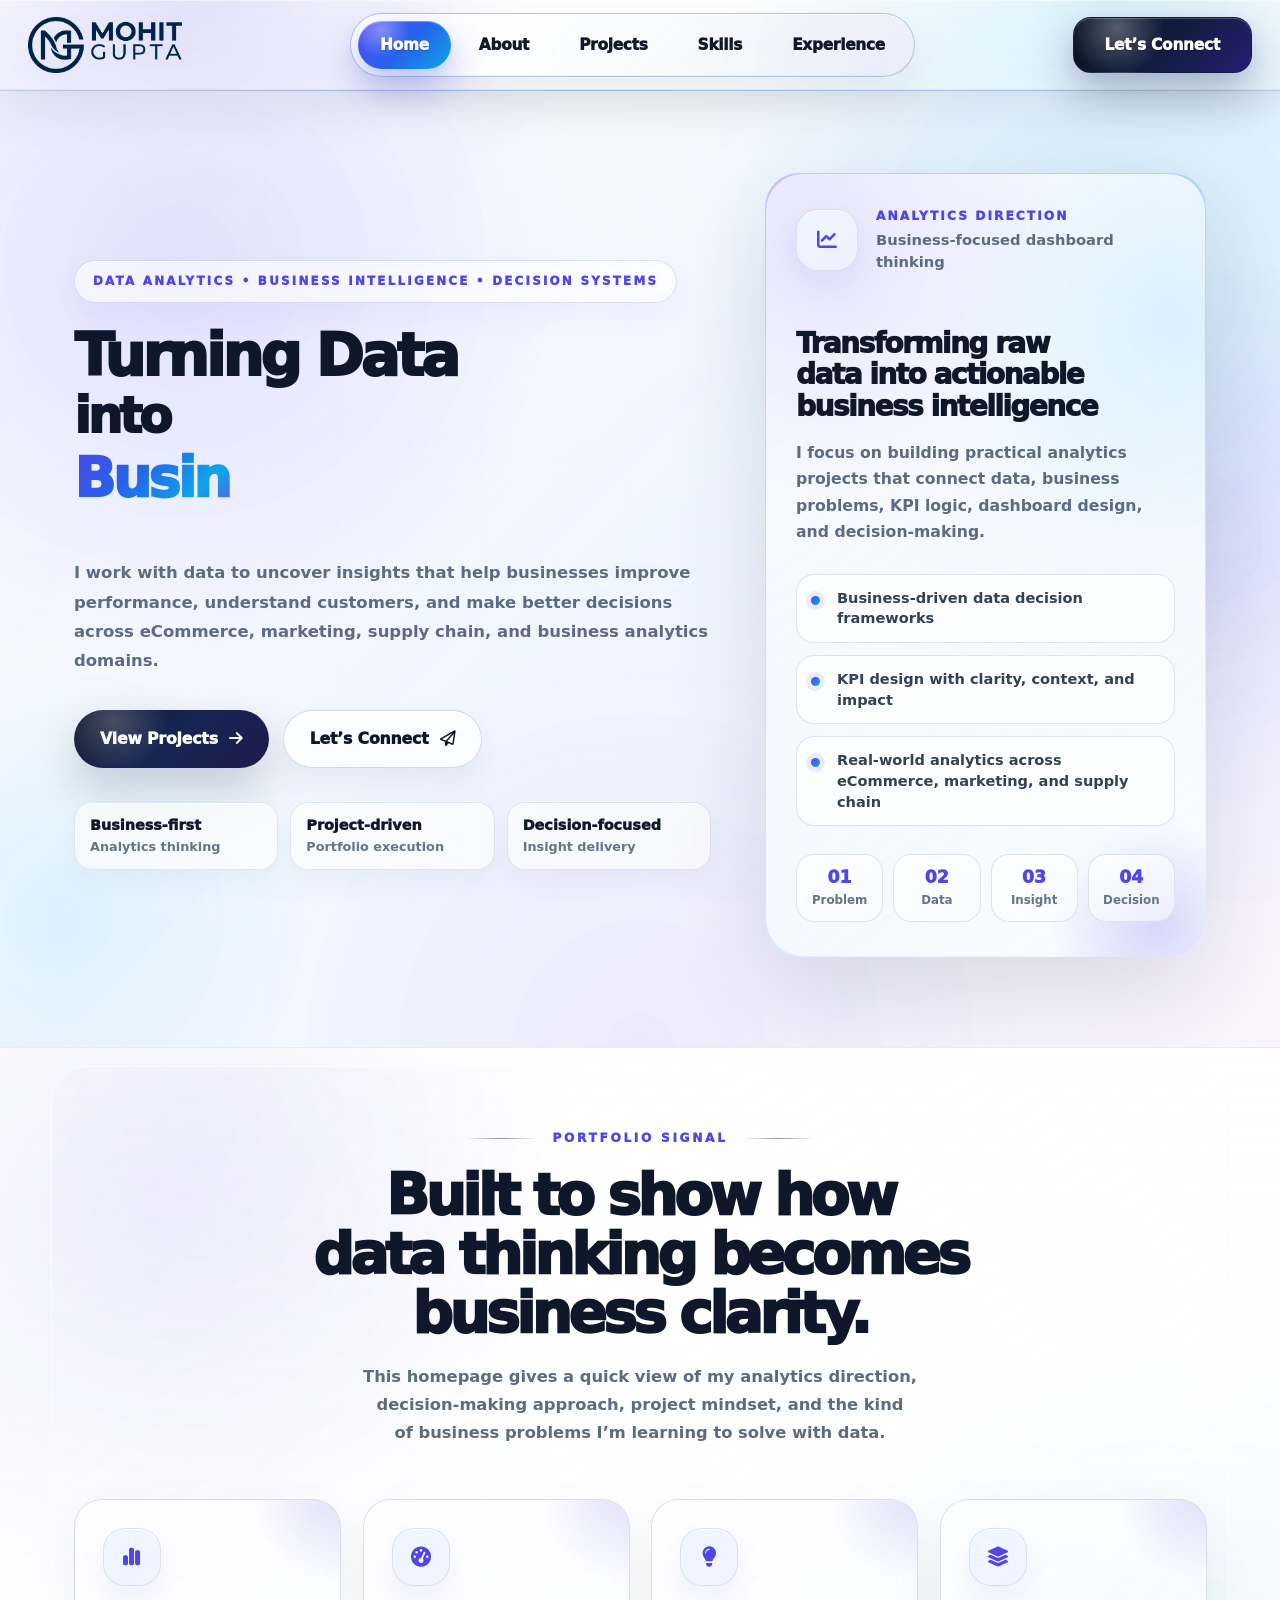
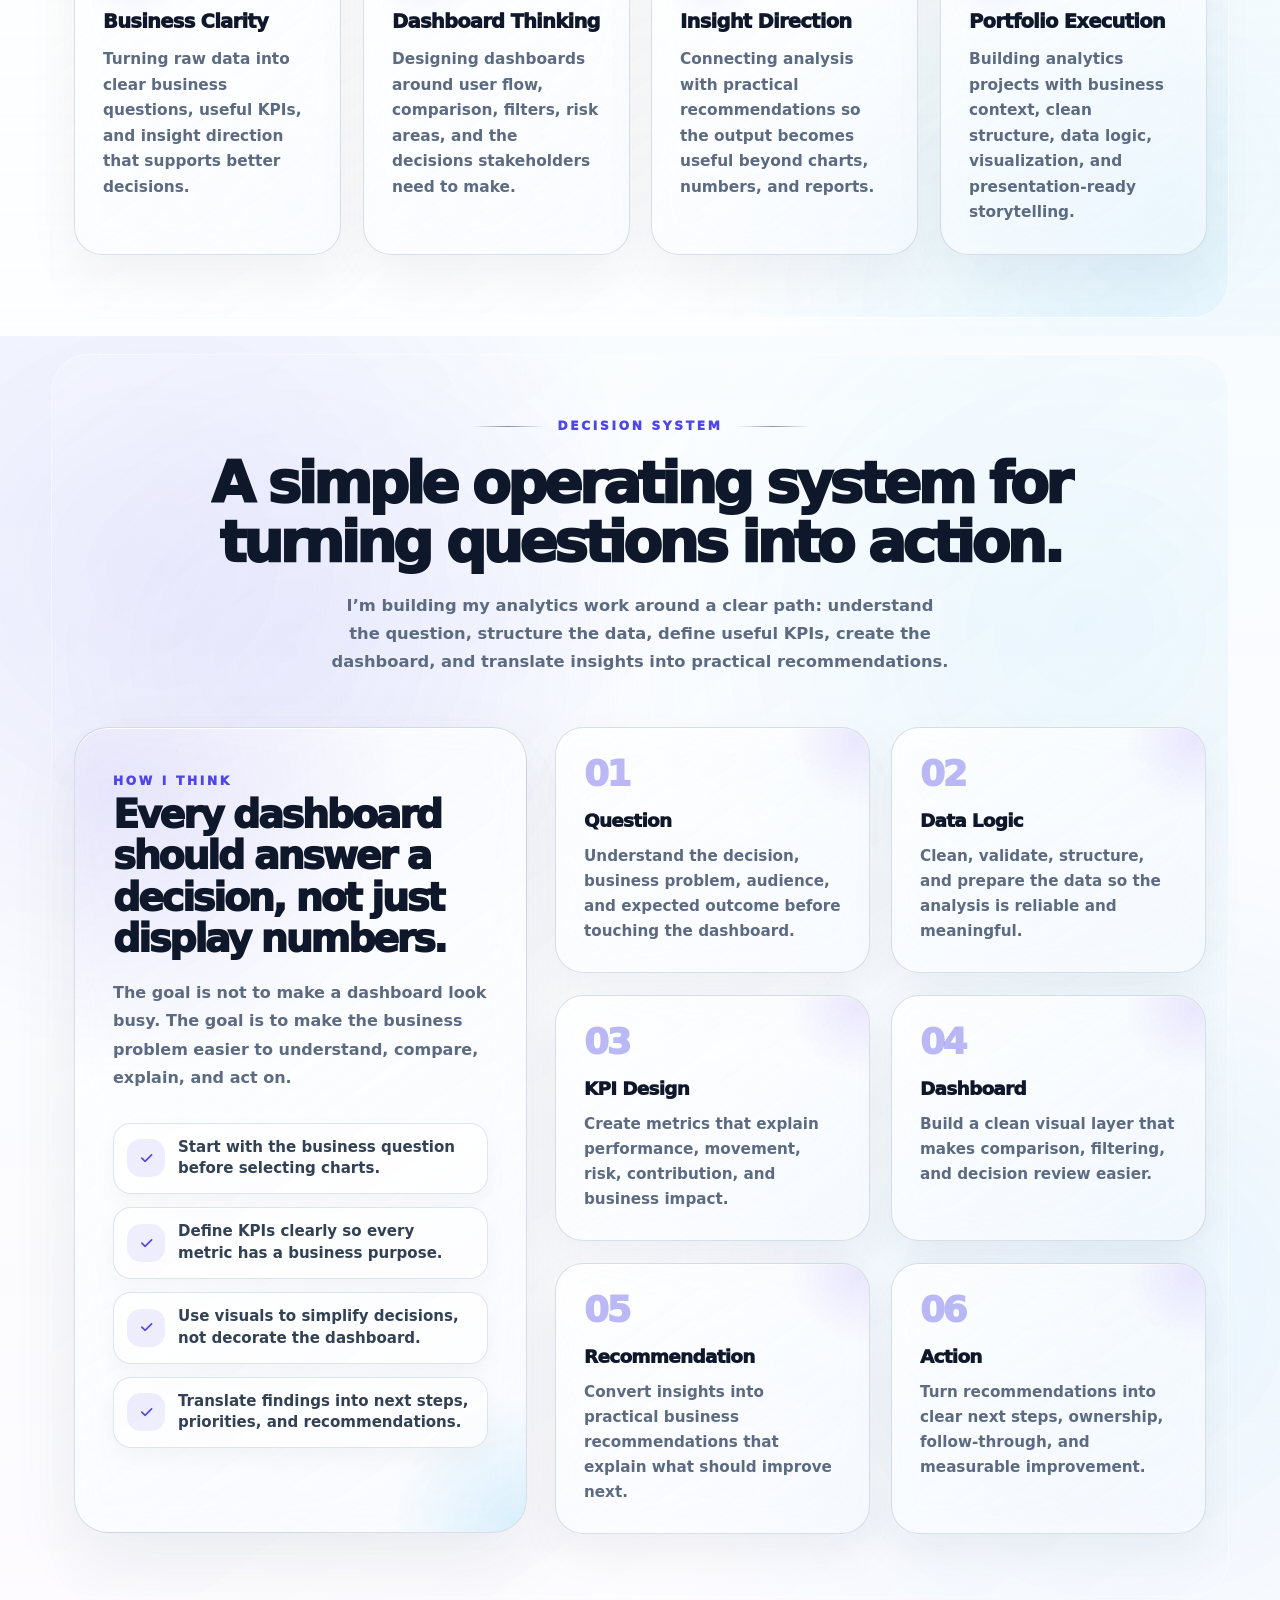
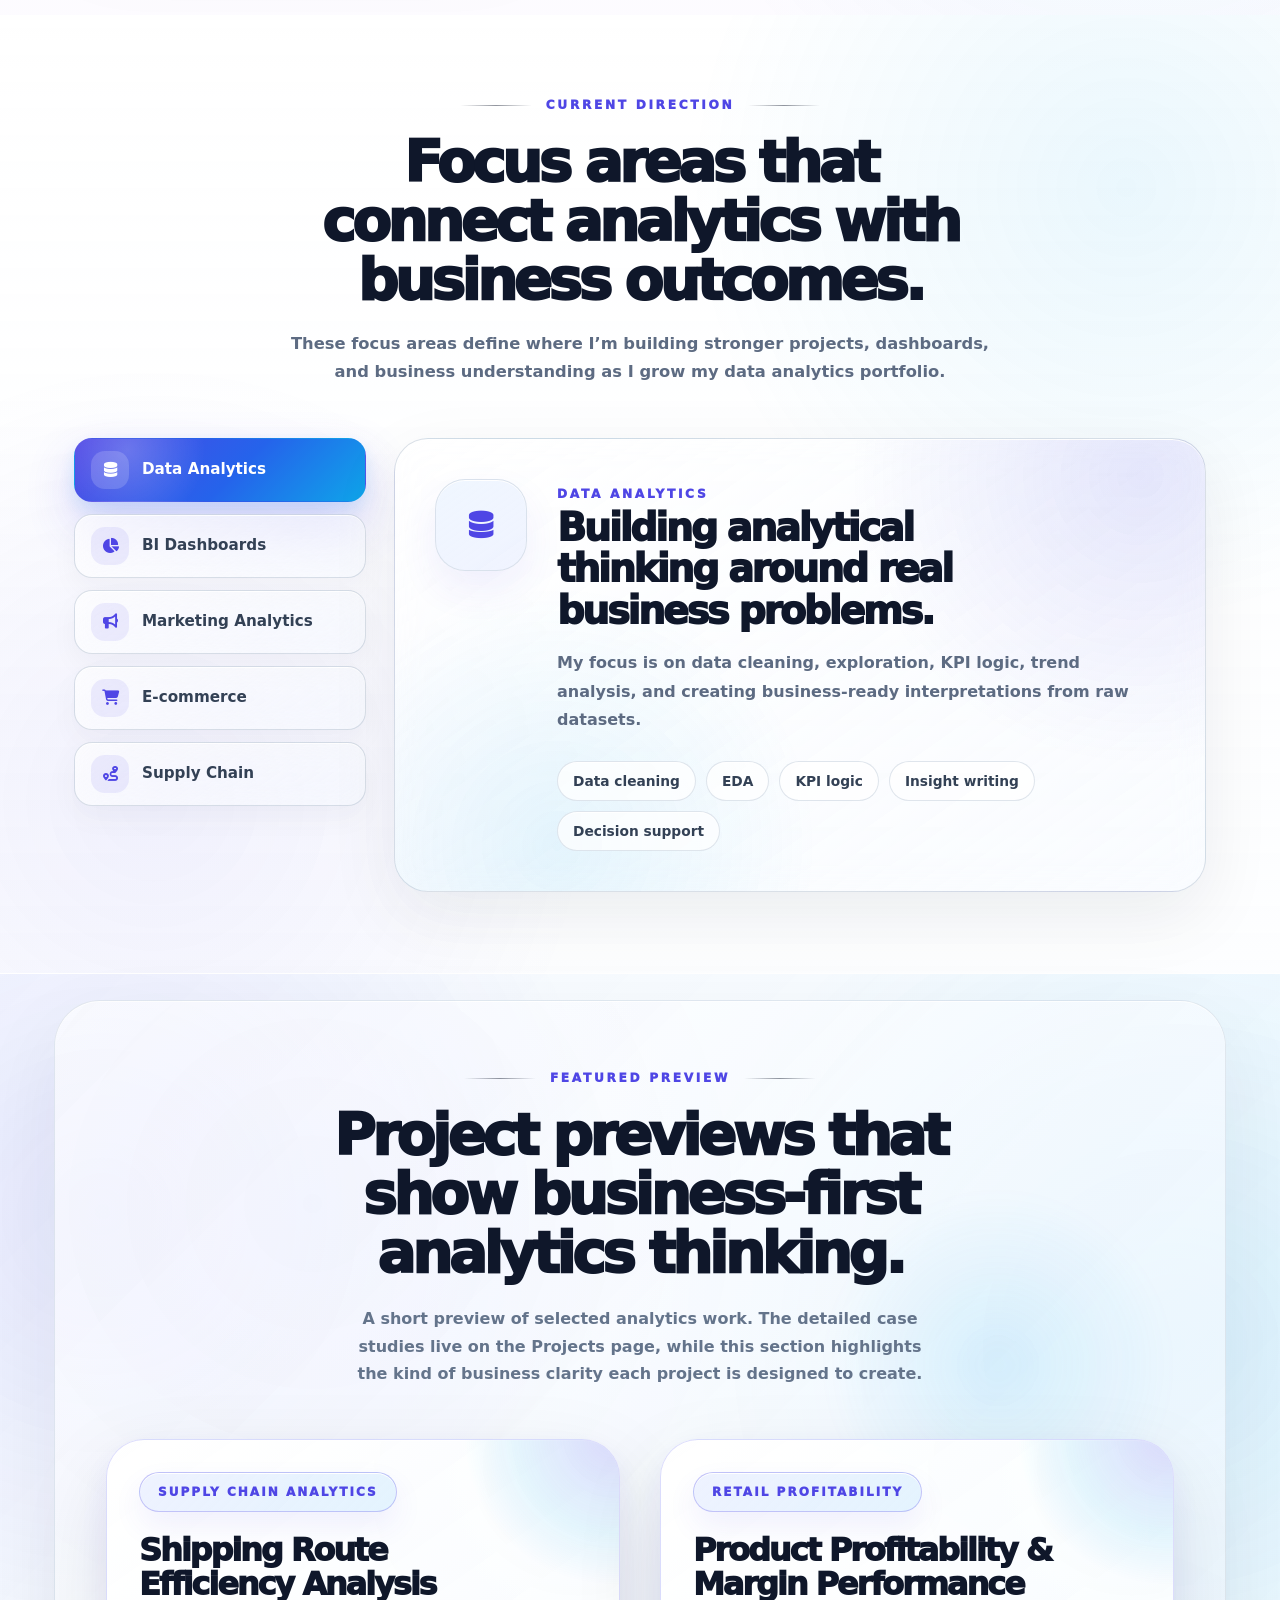
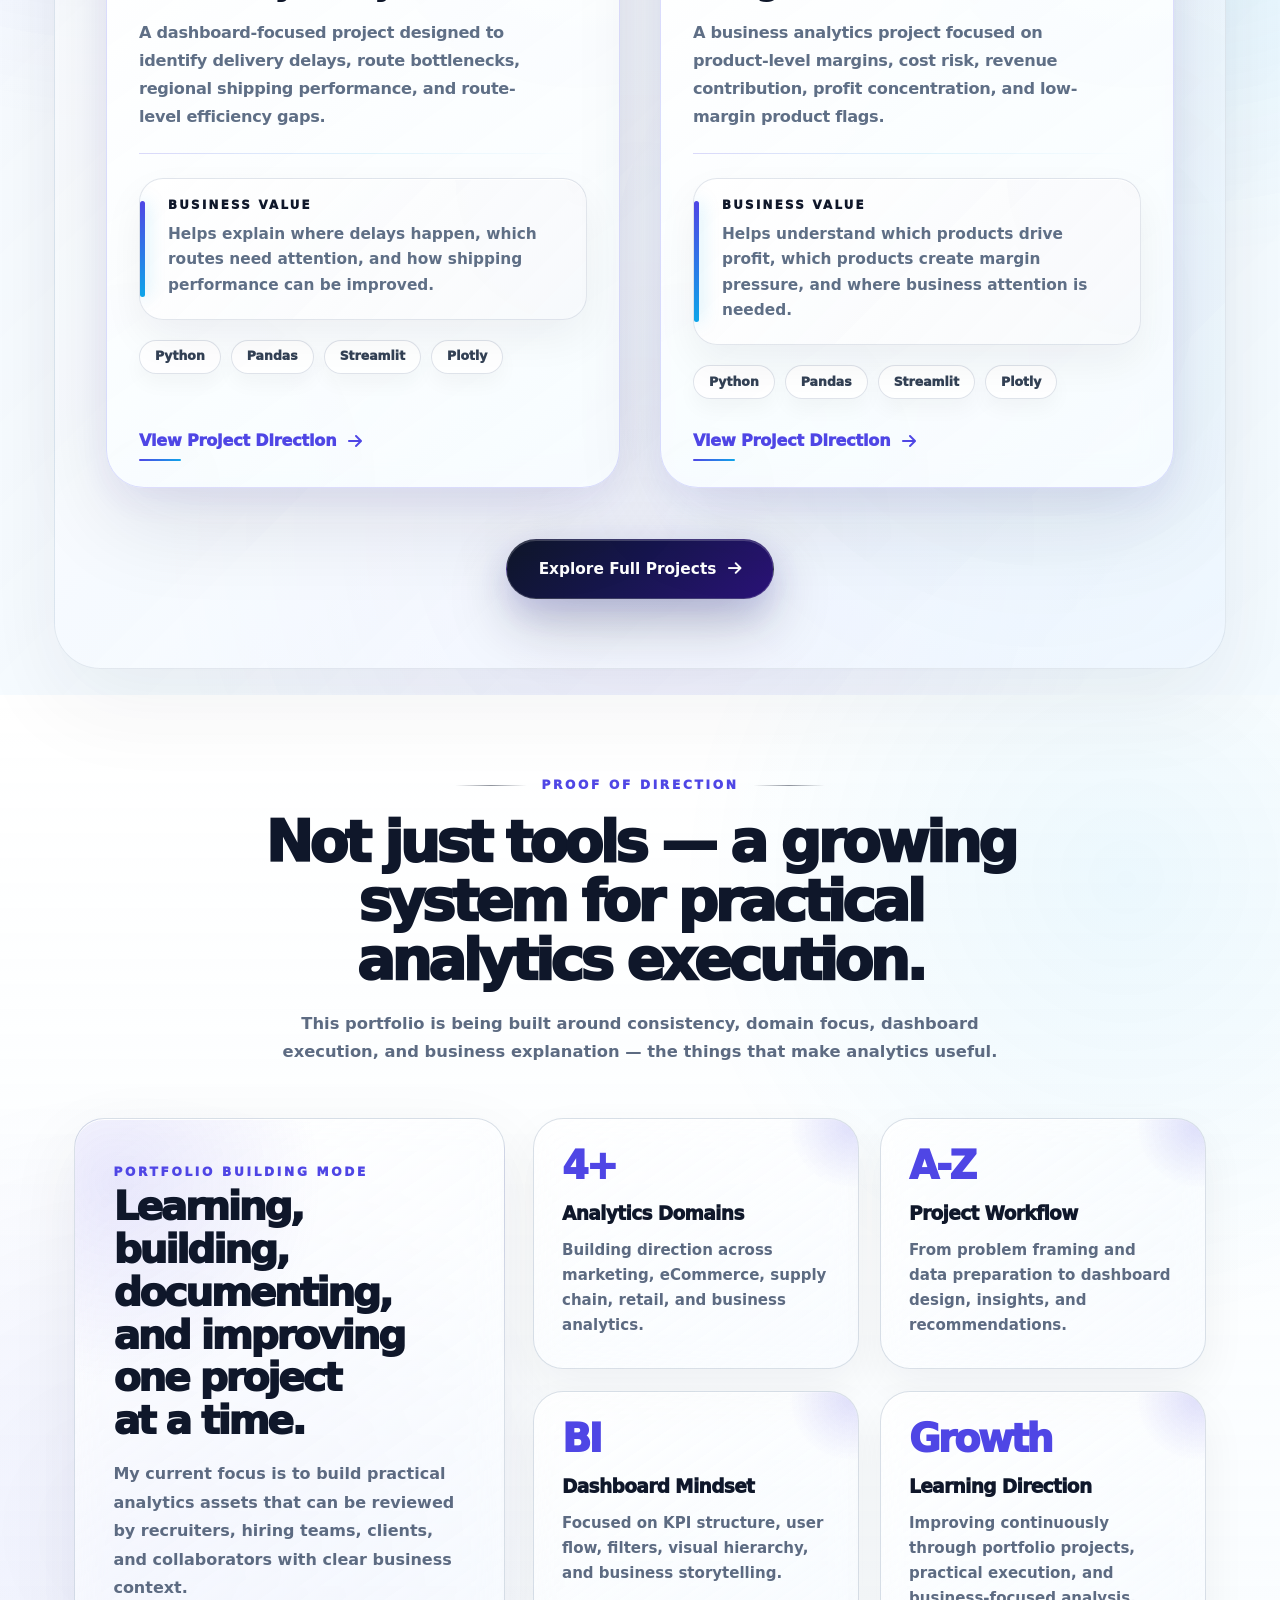
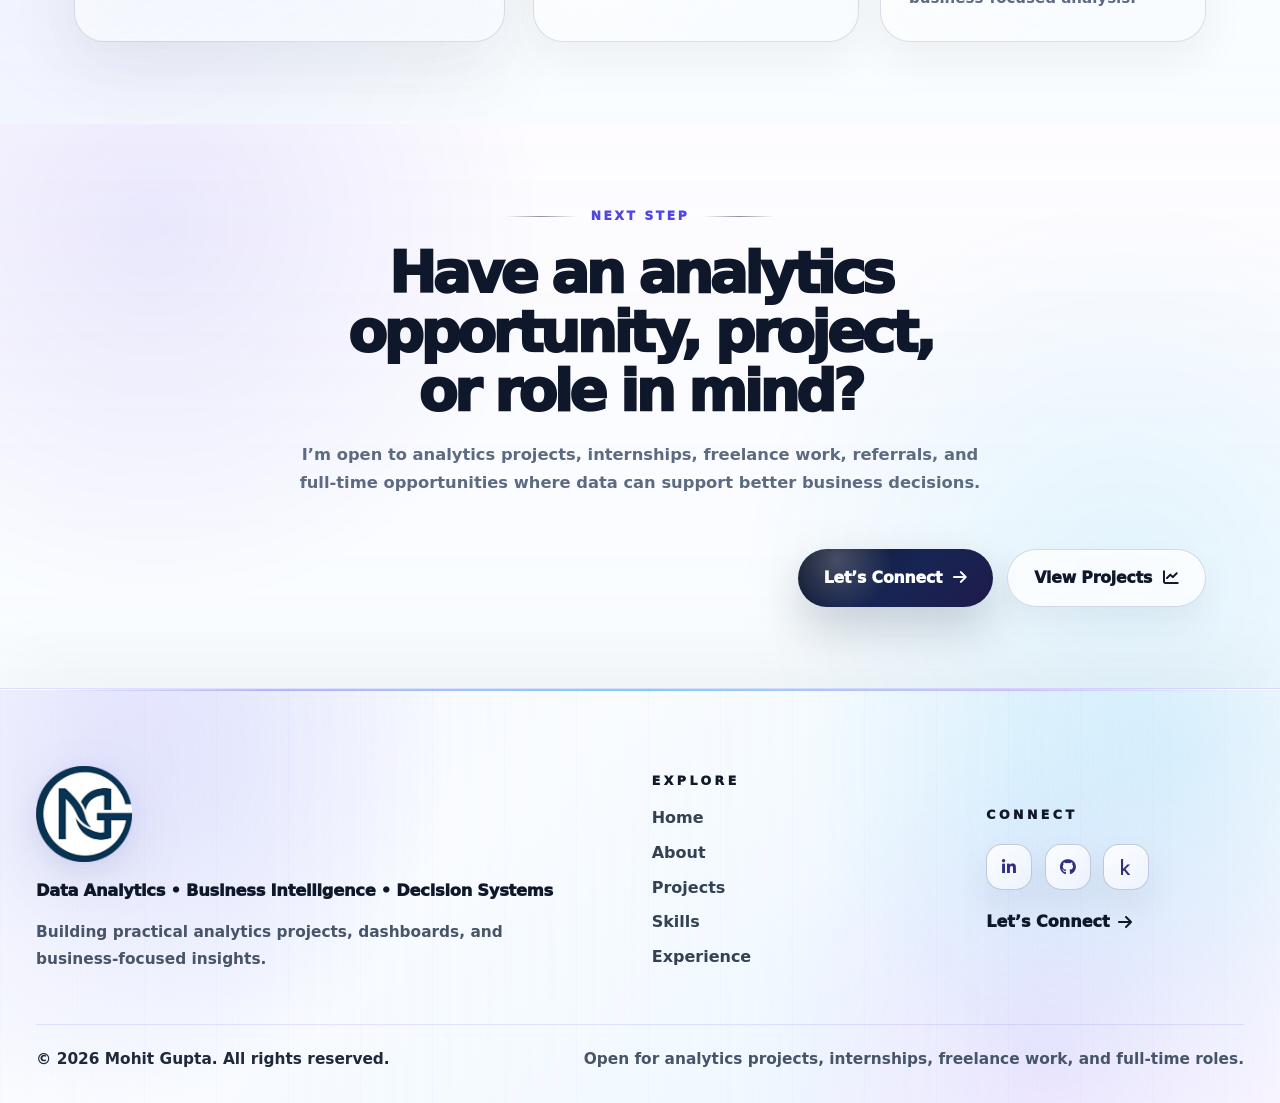
==== index.html @ 8a201042 "Deploy portfolio website" ====
<!DOCTYPE html>
<html lang="en">
<head>

  <style>
    html.preloader-lock,
    html.preloader-lock body {
      opacity: 0;
      visibility: hidden;
      overflow: hidden;
    }
  </style>

  <meta charset="UTF-8" />
  <meta name="viewport" content="width=device-width, initial-scale=1.0" />

  <meta
    name="description"
    content="Mohit Gupta - Data Analytics and Business Intelligence portfolio focused on dashboards, insights, decision systems, and business clarity."
  />

  <meta name="author" content="Mohit Gupta" />

  <title>Mohit Gupta | Data Analytics Portfolio</title>

  <!-- Brand Favicons -->
  <link rel="icon" type="image/png" sizes="32x32" href="./assets/images/brand/mohit-gupta-logo.png">
  <link rel="icon" type="image/png" sizes="16x16" href="./assets/images/brand/mohit-gupta-logo.png">
  <link rel="shortcut icon" href="./assets/images/brand/mohit-gupta-logo.png" type="image/png">
  <link rel="apple-touch-icon" href="./assets/images/brand/mohit-gupta-logo.png">

  <!-- UI Favicons -->
  <link rel="icon" type="image/png" sizes="32x32" href="./assets/icons/ui/mohit-favicon-icon-modified.png">
  <link rel="icon" type="image/png" sizes="16x16" href="./assets/icons/ui/mohit-favicon-icon-modified.png">
  <link rel="shortcut icon" href="./assets/icons/ui/mohit-favicon-icon-modified.png" type="image/png">
  <link rel="apple-touch-icon" href="./assets/icons/ui/mohit-favicon-icon-modified.png">

  <!-- Icons -->
  <link rel="stylesheet" href="https://cdnjs.cloudflare.com/ajax/libs/font-awesome/6.5.0/css/all.min.css">

  <!-- Main CSS -->
  <link rel="stylesheet" href="./assets/css/main.css">

  <script>
    document.documentElement.classList.add("preloader-lock");
  </script>

</head>

<body data-page="home">

<!-- =========================================
   PREMIUM PRELOADER
========================================= -->
<div id="preloader" aria-hidden="true">
  <div class="preloader-bg preloader-bg-1"></div>
  <div class="preloader-bg preloader-bg-2"></div>
  <div class="preloader-bg preloader-bg-3"></div>

  <div class="preloader-center">
    <div class="preloader-orbit preloader-orbit-outer"></div>
    <div class="preloader-orbit preloader-orbit-middle"></div>
    <div class="preloader-orbit preloader-orbit-inner"></div>

    <div class="preloader-logo-shell">
      <img
        src="./assets/images/brand/mohit-gupta-logo.png"
        alt="Mohit Gupta Brand Logo"
        class="preloader-logo"
      />
    </div>
  </div>
</div>

<!-- =========================================
   GLOBAL HEADER
========================================= -->
<header class="v3-header" id="siteHeader">
  <div class="v3-header-container">

    <!-- Logo -->
    <a href="index.html" class="v3-logo-link" aria-label="Mohit Gupta Home">
      <img
        src="./assets/images/brand/mohit-gupta-logo.png"
        alt="Mohit Gupta Personal Brand Logo"
        class="v3-brand-logo"
      />
    </a>

    <!-- Desktop Navigation -->
    <nav class="v3-nav" aria-label="Main Navigation">
      <a href="index.html" class="v3-nav-link active" aria-current="page">Home</a>
      <a href="about.html" class="v3-nav-link">About</a>
      <a href="projects.html" class="v3-nav-link">Projects</a>
      <a href="skills.html" class="v3-nav-link">Skills</a>
      <a href="experience.html" class="v3-nav-link">Experience</a>
    </nav>

    <!-- CTA -->
    <a href="contact.html" class="v3-cta">
      Let’s Connect
    </a>

    <!-- Mobile Menu Toggle -->
    <button
      class="v3-menu-toggle"
      aria-label="Open Menu"
      aria-expanded="false"
      aria-controls="v3-mobile-menu"
      type="button"
    >
      <span></span>
      <span></span>
      <span></span>
    </button>

  </div>

  <!-- Mobile Menu -->
  <div class="v3-mobile-menu" id="v3-mobile-menu">
    <div class="v3-mobile-menu-header">
      <span>Menu</span>

      <button
        class="v3-menu-close"
        aria-label="Close Menu"
        type="button"
      >
        &times;
      </button>
    </div>

    <nav class="v3-mobile-nav" aria-label="Mobile Navigation">
      <a href="index.html" class="v3-mobile-link active" aria-current="page">Home</a>
      <a href="about.html" class="v3-mobile-link">About</a>
      <a href="projects.html" class="v3-mobile-link">Projects</a>
      <a href="skills.html" class="v3-mobile-link">Skills</a>
      <a href="experience.html" class="v3-mobile-link">Experience</a>
    </nav>

    <div class="v3-mobile-cta-wrap">
      <a href="contact.html" class="v3-mobile-cta">
        Let’s Connect
      </a>
    </div>
  </div>
</header>

<main>

<!-- ==========================================
     V3 HERO SECTION — FULLY DYNAMIC STRUCTURE
     Left + Right side prepared for home.js data rendering
=========================================== -->
<section class="v3-hero home-hero" id="home" aria-label="Portfolio homepage hero section">
  <div class="v3-container home-hero-container">

    <!-- Background decorative layer -->
    <div class="home-hero-bg" aria-hidden="true">
      <span class="home-hero-orb home-hero-orb-one"></span>
      <span class="home-hero-orb home-hero-orb-two"></span>
      <span class="home-hero-grid"></span>
    </div>

    <div class="home-hero-layout">

      <!-- LEFT SIDE: Dynamic Hero Content -->
      <div class="home-hero-content" data-home-hero-left>
        
        <div class="home-hero-eyebrow" id="homeHeroEyebrow">
          Data Analytics • Business Intelligence • Decision Systems
        </div>

        <h1 class="home-hero-title" aria-label="Turning Data into Business Clarity">
          <span class="home-hero-title-line">Turning Data</span>
          <span class="home-hero-title-line home-hero-title-middle">into</span>
          <span class="home-hero-title-line home-hero-title-dynamic">
            <span id="homeTypingText" class="home-typing-text">Business Clarity</span>
          </span>
        </h1>

        <p class="home-hero-description" id="homeHeroDescription">
          I work with data to uncover insights that help businesses improve performance,
          understand customers, and make better decisions across eCommerce, marketing,
          and analytics domains.
        </p>

        <div class="home-hero-actions" id="homeHeroActions">
          <a href="projects.html" class="home-hero-btn home-hero-btn-primary">
            <span>View Projects</span>
            <i class="fa-solid fa-arrow-right" aria-hidden="true"></i>
          </a>

          <a href="contact.html" class="home-hero-btn home-hero-btn-secondary">
            <span>Let’s Connect</span>
            <i class="fa-regular fa-paper-plane" aria-hidden="true"></i>
          </a>
        </div>

        <div class="home-hero-proof" id="homeHeroProof">
          <div class="home-proof-item">
            <strong>Business-first</strong>
            <span>Analytics thinking</span>
          </div>

          <div class="home-proof-item">
            <strong>Project-driven</strong>
            <span>Portfolio approach</span>
          </div>

          <div class="home-proof-item">
            <strong>Decision-focused</strong>
            <span>Insight delivery</span>
          </div>
        </div>

      </div>

      <!-- RIGHT SIDE: Dynamic Premium Hero Intelligence Card -->
      <div class="home-hero-visual" data-home-hero-right>
        
        <article class="home-intelligence-card" id="homeHeroCard">
          
          <div class="home-card-glow" aria-hidden="true"></div>

          <div class="home-card-header">
            <div class="home-card-icon" id="homeHeroCardIcon">
              <i class="fa-solid fa-chart-line" aria-hidden="true"></i>
            </div>

            <div class="home-card-heading">
              <span class="home-card-kicker" id="homeHeroCardKicker">
                Analytics Direction
              </span>
              <p class="home-card-subtitle" id="homeHeroCardSubtitle">
                Business-focused dashboard thinking
              </p>
            </div>
          </div>

          <div class="home-card-body">
            <h2 class="home-card-title" id="homeHeroCardTitle">
              Transforming raw data into actionable business intelligence
            </h2>

            <p class="home-card-text" id="homeHeroCardText">
              I focus on building practical analytics projects that connect data,
              business problems, and decision-making across growth-focused domains.
            </p>
          </div>

          <div class="home-card-focus-list" id="homeHeroFocusList">
            <div class="home-card-focus-item">
              <span class="home-focus-dot" aria-hidden="true"></span>
              <p>Business-driven data decision frameworks</p>
            </div>

            <div class="home-card-focus-item">
              <span class="home-focus-dot" aria-hidden="true"></span>
              <p>KPI design with clarity & impact</p>
            </div>

            <div class="home-card-focus-item">
              <span class="home-focus-dot" aria-hidden="true"></span>
              <p>Real-world analytics across eCommerce & supply chain</p>
            </div>
          </div>

          <div class="home-card-metrics" id="homeHeroMetrics">
            <div class="home-card-metric">
              <strong>01</strong>
              <span>Problem</span>
            </div>

            <div class="home-card-metric">
              <strong>02</strong>
              <span>Data</span>
            </div>

            <div class="home-card-metric">
              <strong>03</strong>
              <span>Insight</span>
            </div>

            <div class="home-card-metric">
              <strong>04</strong>
              <span>Decision</span>
            </div>
          </div>

        </article>

      </div>

    </div>
  </div>
</section>

<!-- =========================================
   HOMEPAGE VALUE SNAPSHOT — DYNAMIC
========================================= -->
<section class="home-value-section reveal" id="homeValue">
  <div class="container">

    <div class="home-section-heading center-heading">
      <div class="heading-kicker-wrap">
        <span></span>
        <p>Portfolio Signal</p>
        <span></span>
      </div>

      <h2>Built to show how data thinking becomes business clarity.</h2>

      <p class="home-section-text">
        This homepage gives a quick view of my analytics direction, decision-making approach,
        project mindset, and the kind of business problems I’m learning to solve with data.
      </p>
    </div>

    <div class="home-value-grid" id="homeValueGrid">
      <!-- JS render -->
    </div>

  </div>
</section>

<!-- =========================================
   HOMEPAGE DECISION SYSTEM — DYNAMIC
========================================= -->
<section class="home-decision-section reveal" id="homeDecisionSystem">
  <div class="container">

    <div class="home-section-heading center-heading">
      <div class="heading-kicker-wrap">
        <span></span>
        <p>Decision System</p>
        <span></span>
      </div>

      <h2>A simple operating system for turning questions into action.</h2>

      <p class="home-section-text">
        I’m building my analytics work around a clear path: understand the question,
        structure the data, define useful KPIs, create the dashboard, and translate
        insights into practical recommendations.
      </p>
    </div>

    <div class="home-decision-layout">

      <div class="home-decision-panel">
        <span class="home-panel-label">How I Think</span>

        <h3>Every dashboard should answer a decision, not just display numbers.</h3>

        <p>
          The goal is not to make a dashboard look busy. The goal is to make the
          business problem easier to understand, compare, explain, and act on.
        </p>

        <div class="home-decision-points" id="homeDecisionPoints">
          <!-- JS render -->
        </div>
      </div>

      <div class="home-decision-steps" id="homeDecisionSteps">
        <!-- JS render -->
      </div>

    </div>

  </div>
</section>

<!-- =========================================
   HOMEPAGE LIVE FOCUS AREAS — DYNAMIC
========================================= -->
<section class="home-focus-section reveal" id="homeFocusAreas">
  <div class="container">

    <div class="home-section-heading center-heading">
      <div class="heading-kicker-wrap">
        <span></span>
        <p>Current Direction</p>
        <span></span>
      </div>

      <h2>Focus areas that connect analytics with business outcomes.</h2>

      <p class="home-section-text">
        These focus areas define where I’m building stronger projects, dashboards,
        and business understanding as I grow my data analytics portfolio.
      </p>
    </div>

    <div class="home-focus-shell">

      <div class="home-focus-tabs" id="homeFocusTabs" role="tablist" aria-label="Homepage Focus Areas">
        <!-- JS render -->
      </div>

      <div class="home-focus-display" id="homeFocusDisplay">
        <!-- JS render -->
      </div>

    </div>

  </div>
</section>

<!-- =========================================
   HOMEPAGE FEATURED WORK PREVIEW — DYNAMIC
========================================= -->
<section class="home-work-section reveal" id="homeFeaturedWork">
  <div class="container">

    <div class="home-section-heading center-heading">
      <div class="heading-kicker-wrap">
        <span></span>
        <p>Featured Preview</p>
        <span></span>
      </div>

      <h2>Project previews that show business-first analytics thinking.</h2>

      <p class="home-section-text">
        A short preview of selected analytics work. The detailed case studies live
        on the Projects page, while this section highlights the kind of business
        clarity each project is designed to create.
      </p>
    </div>

    <div class="home-work-grid" id="homeFeaturedWorkGrid">
      <!-- JS render -->
    </div>

    <div class="home-section-action">
      <a href="projects.html" class="home-link-btn">
        Explore Full Projects
        <i class="fa-solid fa-arrow-right"></i>
      </a>
    </div>

  </div>
</section>

<!-- =========================================
   HOMEPAGE PROOF OF DIRECTION — DYNAMIC
========================================= -->
<section class="home-proof-section reveal" id="homeProof">
  <div class="container">

    <div class="home-section-heading center-heading">
      <div class="heading-kicker-wrap">
        <span></span>
        <p>Proof of Direction</p>
        <span></span>
      </div>

      <h2>Not just tools — a growing system for practical analytics execution.</h2>

      <p class="home-section-text">
        This portfolio is being built around consistency, domain focus, dashboard
        execution, and business explanation — the things that make analytics useful.
      </p>
    </div>

    <div class="home-proof-layout">

      <div class="home-proof-main">
        <span class="home-panel-label">Portfolio Building Mode</span>

        <h3>Learning, building, documenting, and improving one project at a time.</h3>

        <p>
          My current focus is to build practical analytics assets that can be reviewed
          by recruiters, hiring teams, clients, and collaborators with clear business context.
        </p>
      </div>

      <div class="home-proof-grid" id="homeProofGrid">
        <!-- JS render -->
      </div>

    </div>

  </div>
</section>

<!-- =========================================
   HOMEPAGE CTA — DYNAMIC
========================================= -->
<section class="home-cta-section reveal" id="homeCTA">
  <div class="container">

    <div class="home-section-heading center-heading">
      <div class="heading-kicker-wrap">
        <span></span>
        <p>Next Step</p>
        <span></span>
      </div>

      <h2>Have an analytics opportunity, project, or role in mind?</h2>

      <p class="home-section-text">
        I’m open to analytics projects, internships, freelance work, referrals,
        and full-time opportunities where data can support better business decisions.
      </p>
    </div>

    <div class="home-cta-actions" id="homeCTAActions">
      <!-- JS render -->
    </div>

  </div>
</section>

</main>

<!-- =========================================
   FOOTER — LOCKED
========================================= -->
<footer class="site-footer">
  <div class="footer-container">

    <div class="footer-content footer-premium">

      <div class="footer-brand-block">
        <a href="index.html" class="footer-brand-logo" aria-label="Mohit Gupta Home">
          <img
            src="./assets/icons/ui/mohit-favicon-icon-modified.png"
            alt="Mohit Gupta Logo"
          />
        </a>

        <p class="footer-brand-text">
          Data Analytics • Business Intelligence • Decision Systems
        </p>

        <p class="footer-brand-note">
          Building practical analytics projects, dashboards, and business-focused insights.
        </p>
      </div>

      <nav class="footer-nav" aria-label="Footer Navigation">
        <h4>Explore</h4>
        <a href="index.html">Home</a>
        <a href="about.html">About</a>
        <a href="projects.html">Projects</a>
        <a href="skills.html">Skills</a>
        <a href="experience.html">Experience</a>
      </nav>

      <div class="footer-connect">
        <h4>Connect</h4>

        <div class="footer-social-links">
          <a href="https://www.linkedin.com/in/mohit-gupta-5971653a7/" target="_blank" rel="noopener noreferrer" aria-label="LinkedIn">
            <i class="fab fa-linkedin-in"></i>
          </a>

          <a href="https://github.com/mohitguptaofficial" target="_blank" rel="noopener noreferrer" aria-label="GitHub">
            <i class="fab fa-github"></i>
          </a>

          <a href="https://www.kaggle.com/" target="_blank" rel="noopener noreferrer" aria-label="Kaggle">
            <i class="fab fa-kaggle"></i>
          </a>
        </div>

        <a href="contact.html" class="footer-cta-link">
          Let’s Connect <i class="fa-solid fa-arrow-right"></i>
        </a>
      </div>

    </div>

    <div class="footer-bottom">
      <p>
        © 2026 Mohit Gupta. All rights reserved.
      </p>

      <span>
        Open for analytics projects, internships, freelance work, and full-time roles.
      </span>
    </div>

  </div>
</footer>

<script type="module" src="./assets/js/main.js"></script>

</body>
</html>
---- assets/css/main.css ----
/* =========================================================
   MAIN CSS IMPORT SYSTEM
   Mohit Gupta Portfolio Website
   Global first • Page styles second • Safe architecture
========================================================= */

/* -------------------------------
   01. Design System
-------------------------------- */
@import url("./variables.css");

/* -------------------------------
   02. Base Foundation
-------------------------------- */
@import url("./reset.css");
@import url("./layout.css");

/* -------------------------------
   03. Global Components
   Header • Navbar • Mobile Menu • Footer • Buttons
-------------------------------- */
@import url("./components.css");

/* -------------------------------
   04. Motion + Utilities
-------------------------------- */
@import url("./animations.css");
@import url("./utilities.css");

/* -------------------------------
   05. Page Styles
   Page CSS should ideally be scoped using body[data-page="..."]
-------------------------------- */
@import url("./home.css");
@import url("./about.css");
@import url("./projects.css");
@import url("./skills.css");
@import url("./experience.css");
@import url("./contact.css");
@import url("./not-found.css");

/* =========================================================
   GLOBAL SAFETY LAYER
   Purpose:
   - Keep cross-page behavior stable while page CSS cleanup continues
   - Do not add heavy design rules here
========================================================= */

html,
body {
  overflow-x: hidden;
}

body {
  min-height: 100vh;
}

/* Make all images safer globally */
img {
  max-width: 100%;
  height: auto;
}

/* Common hidden utility */
[hidden] {
  display: none !important;
}

/* Improve keyboard focus visibility */
a:focus-visible,
button:focus-visible,
input:focus-visible,
textarea:focus-visible,
select:focus-visible {
  outline: 3px solid rgba(79, 70, 229, 0.35);
  outline-offset: 3px;
}

/* Prevent sticky header from covering anchor sections */
section,
[id] {
  scroll-margin-top: 104px;
}

/* Respect reduced motion preference */
@media (prefers-reduced-motion: reduce) {
  *,
  *::before,
  *::after {
    scroll-behavior: auto !important;
    animation-duration: 0.001ms !important;
    animation-iteration-count: 1 !important;
    transition-duration: 0.001ms !important;
  }
}
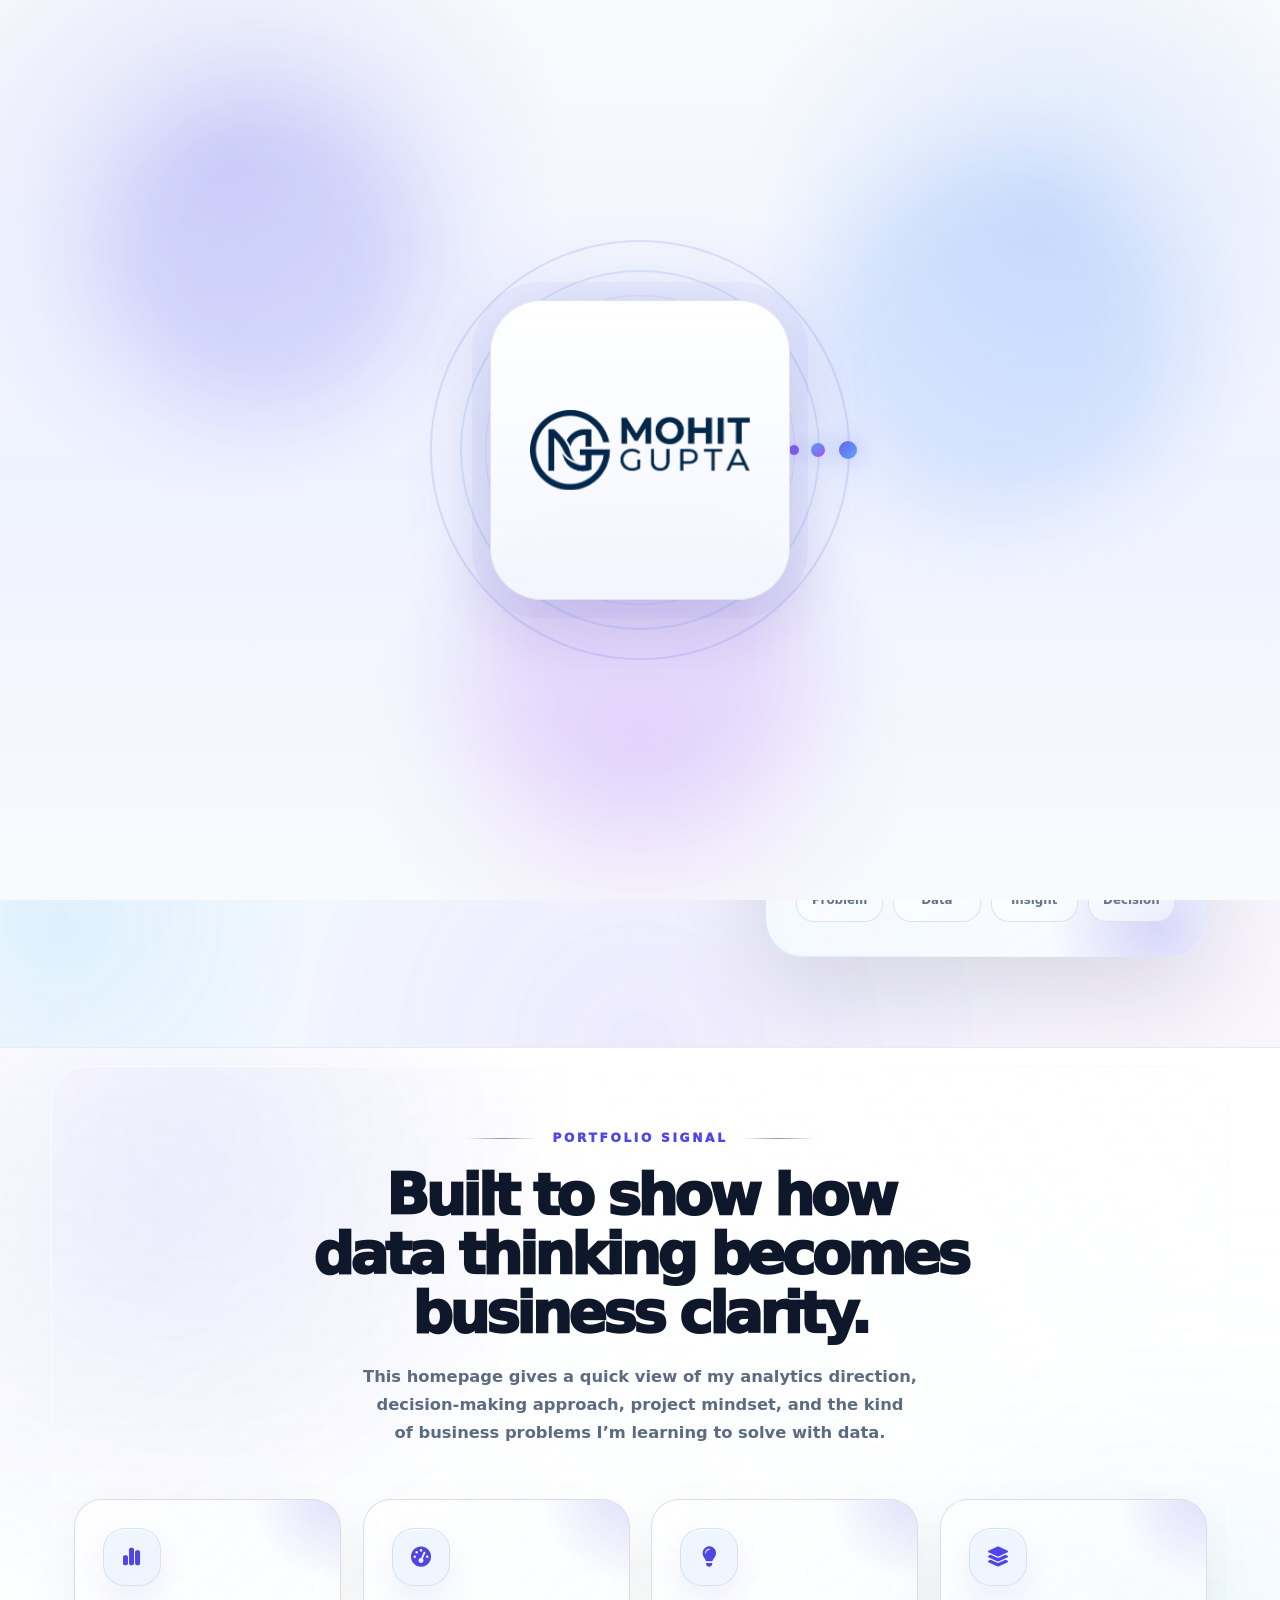
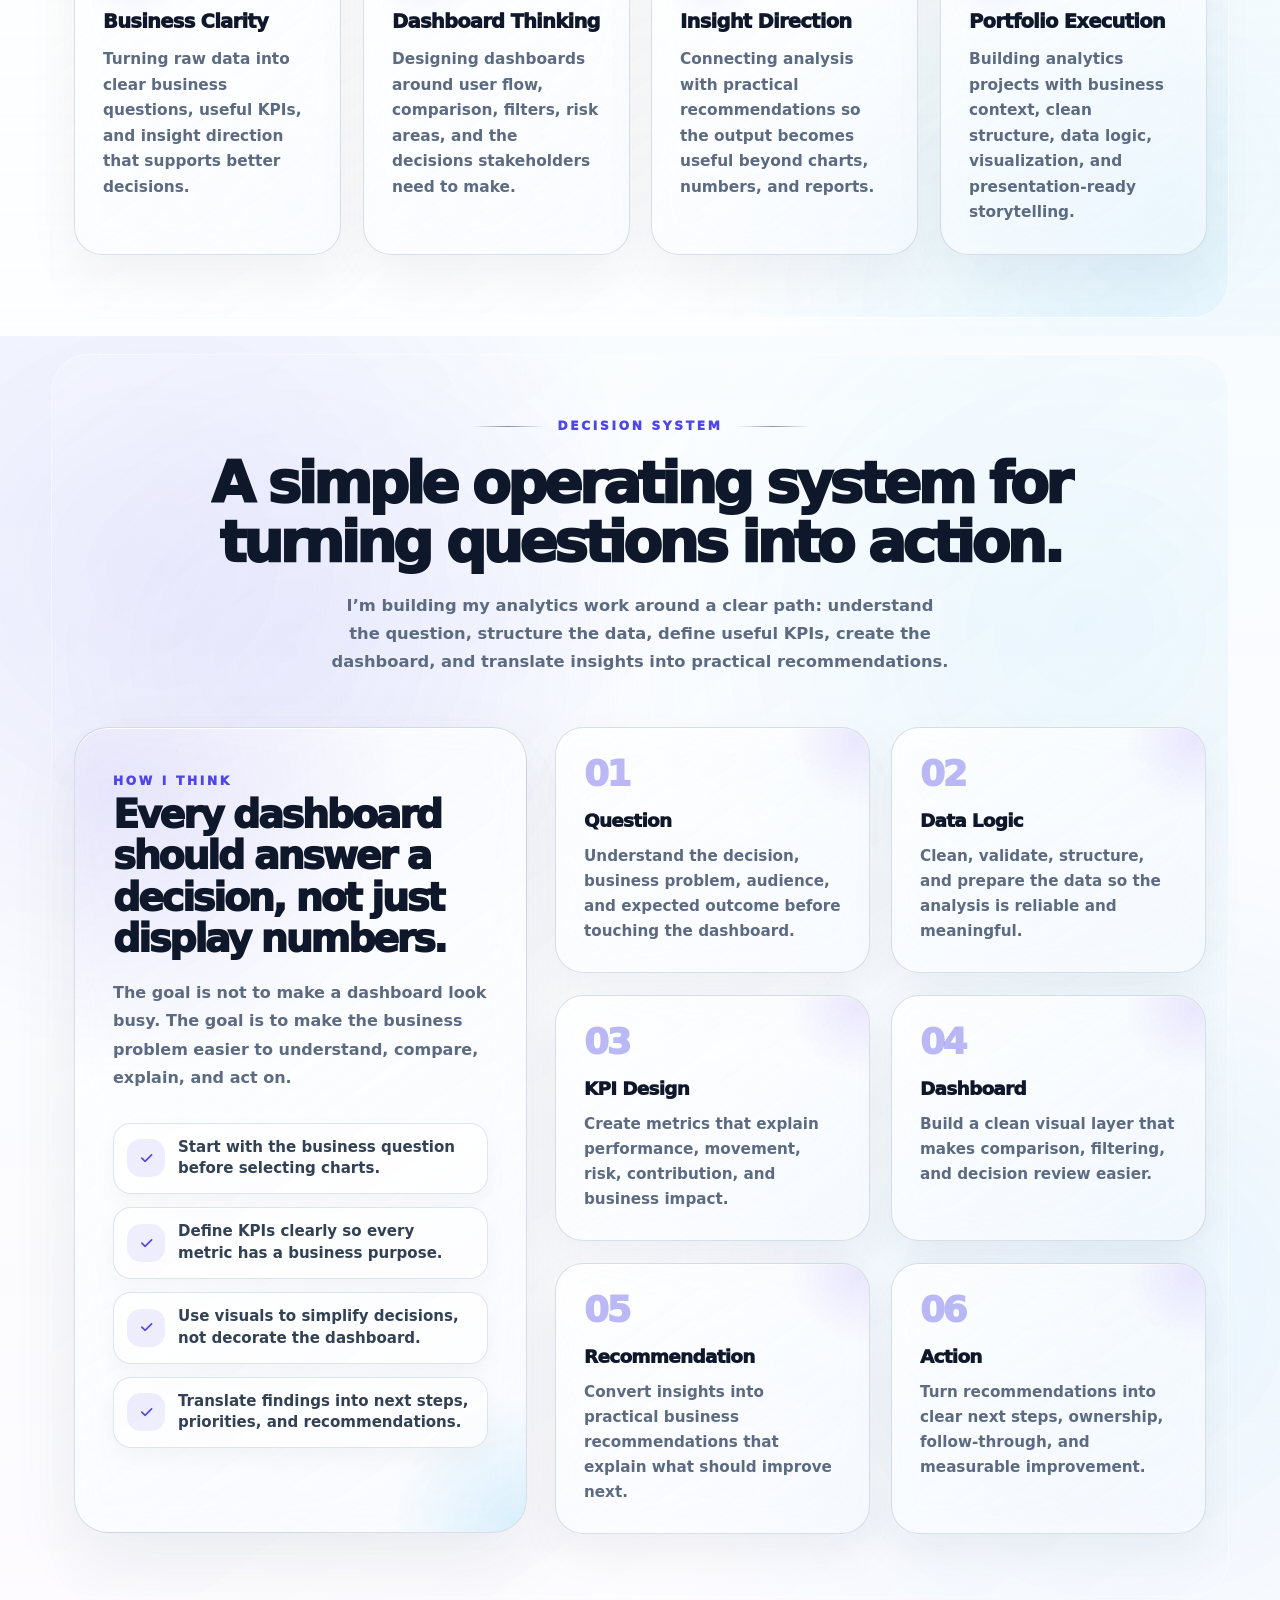
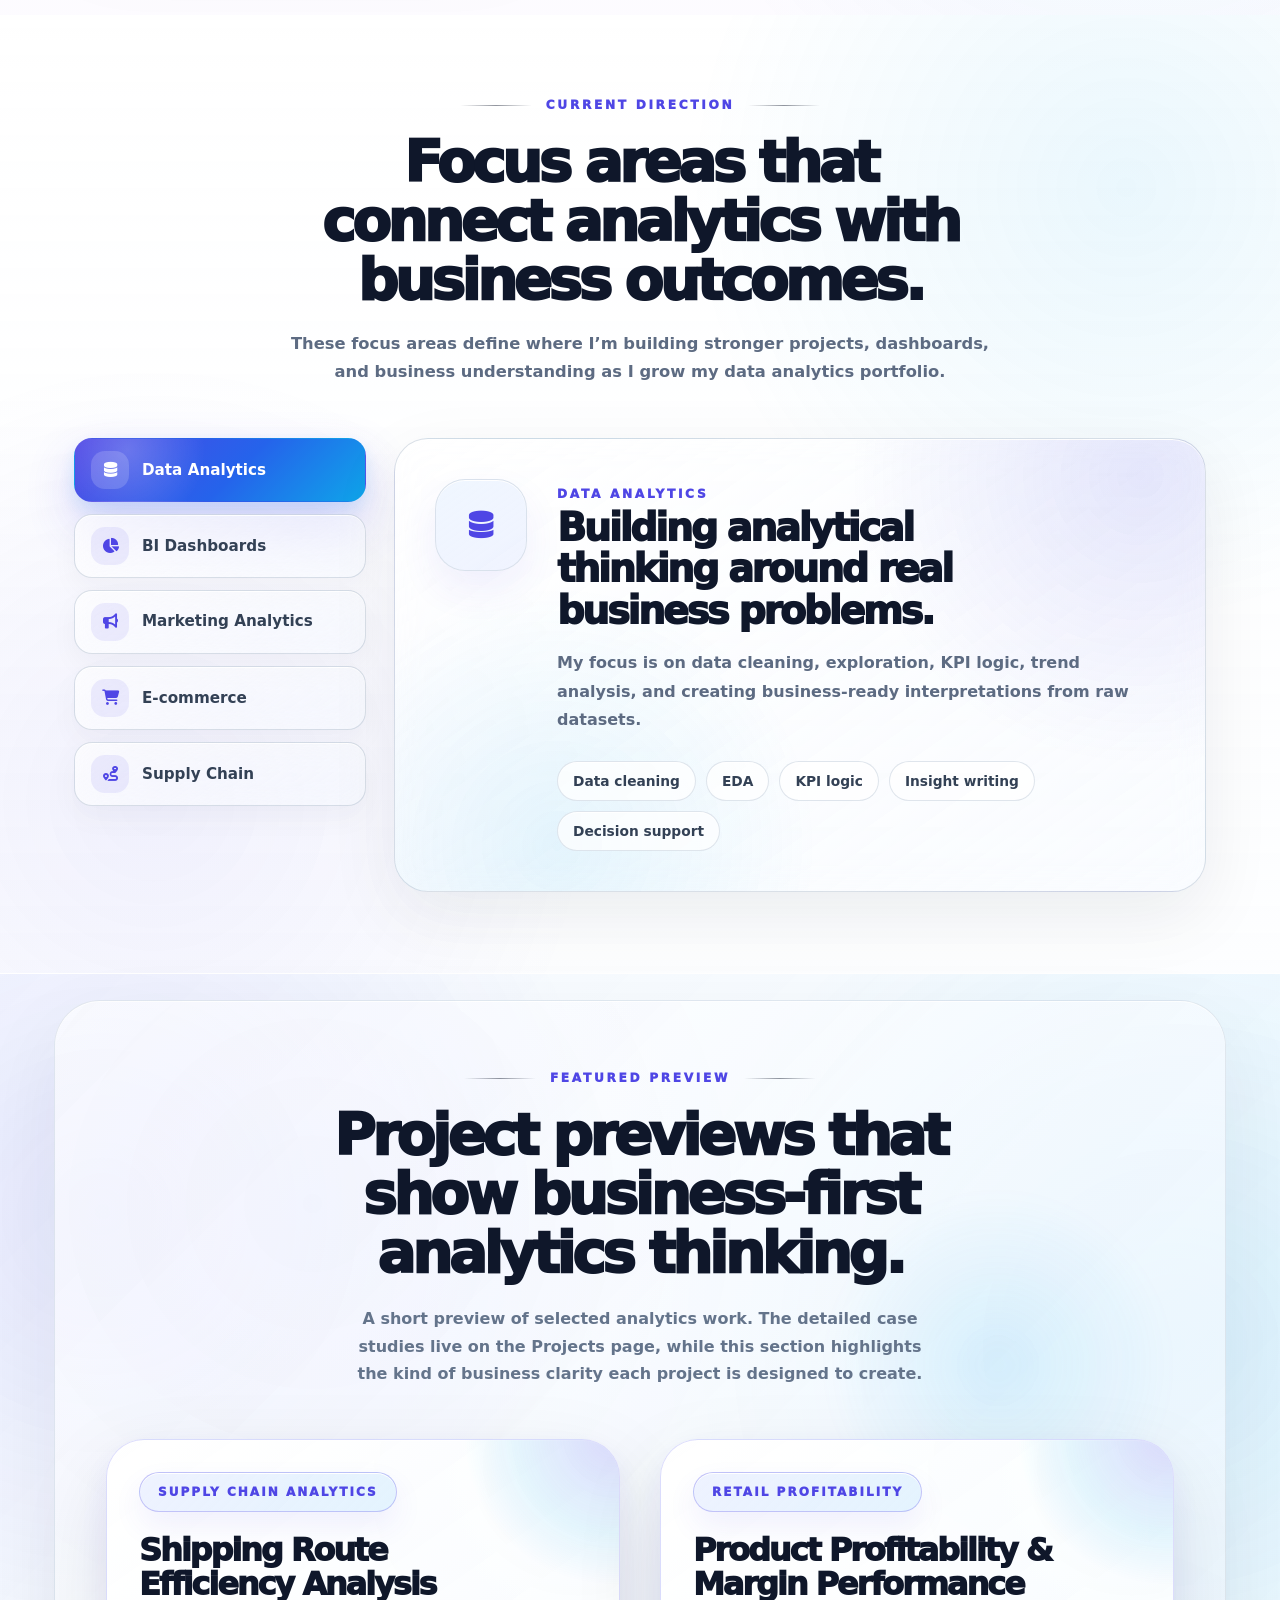
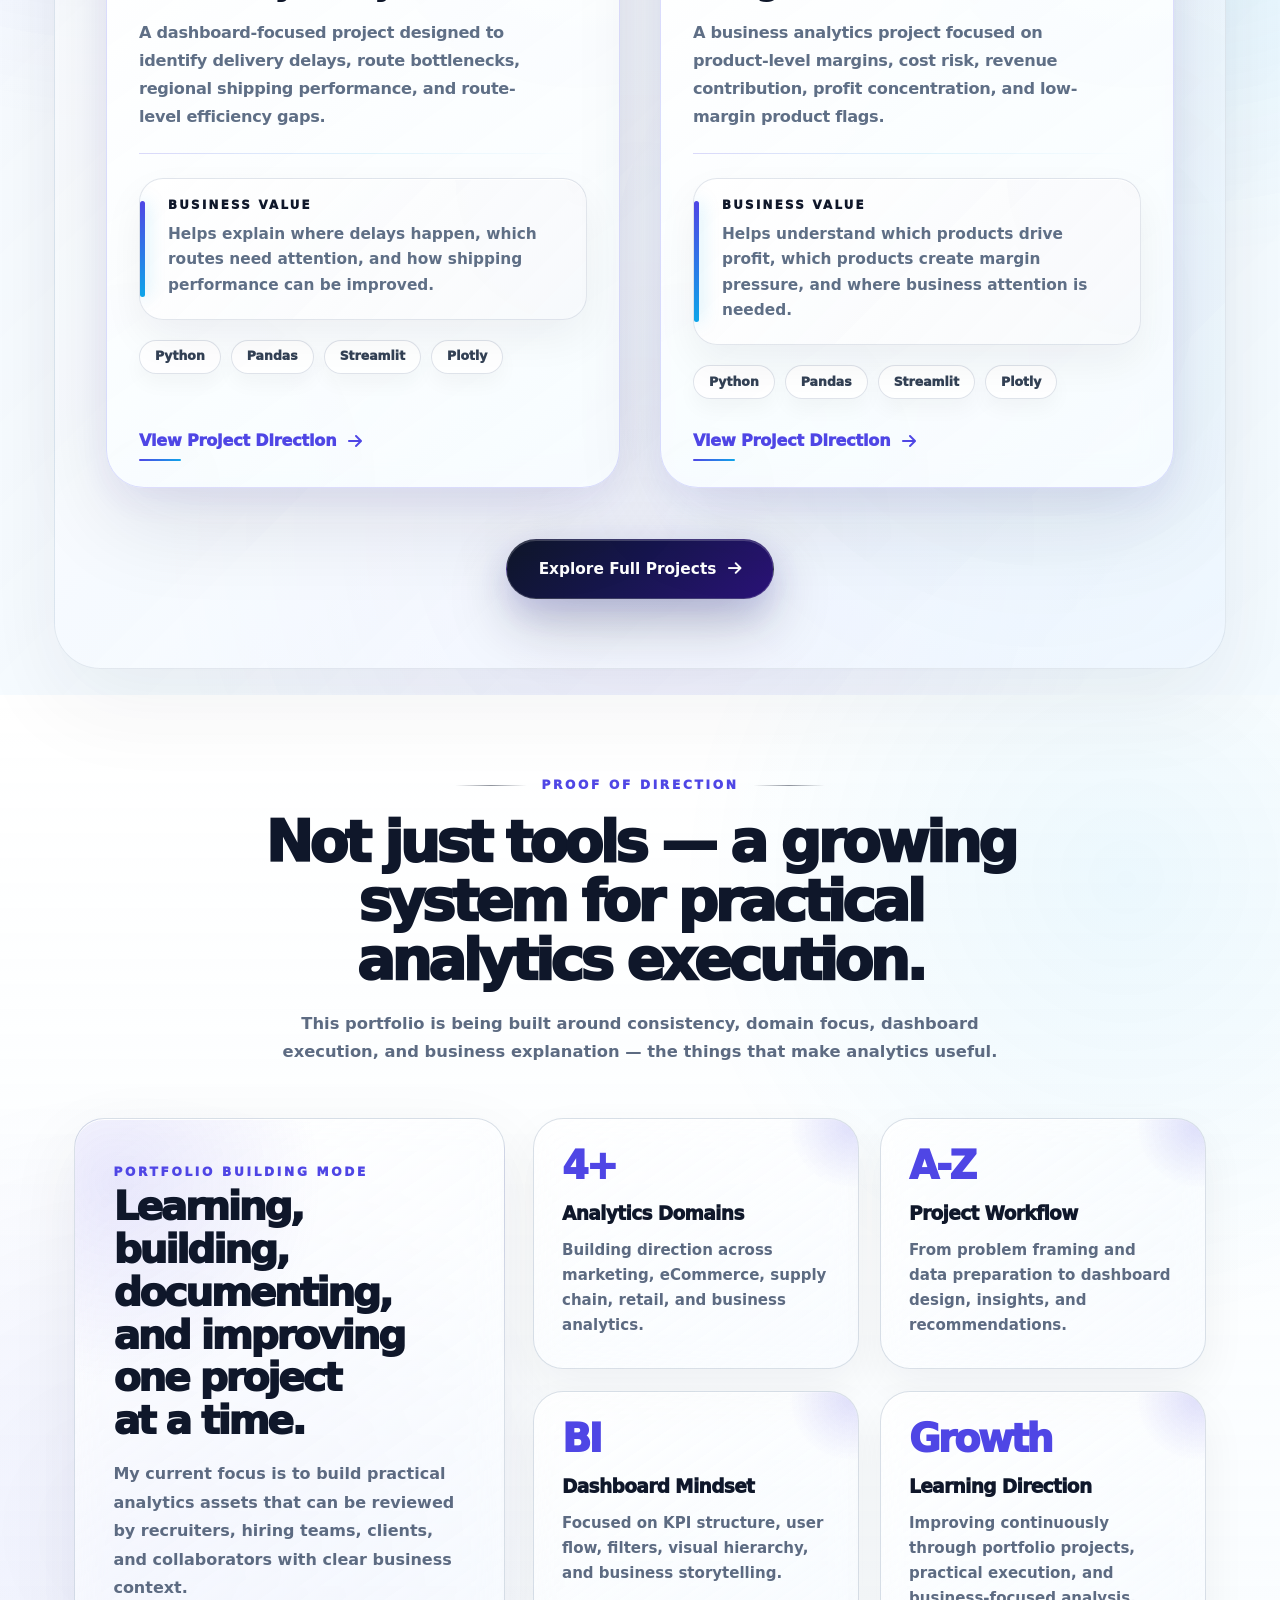
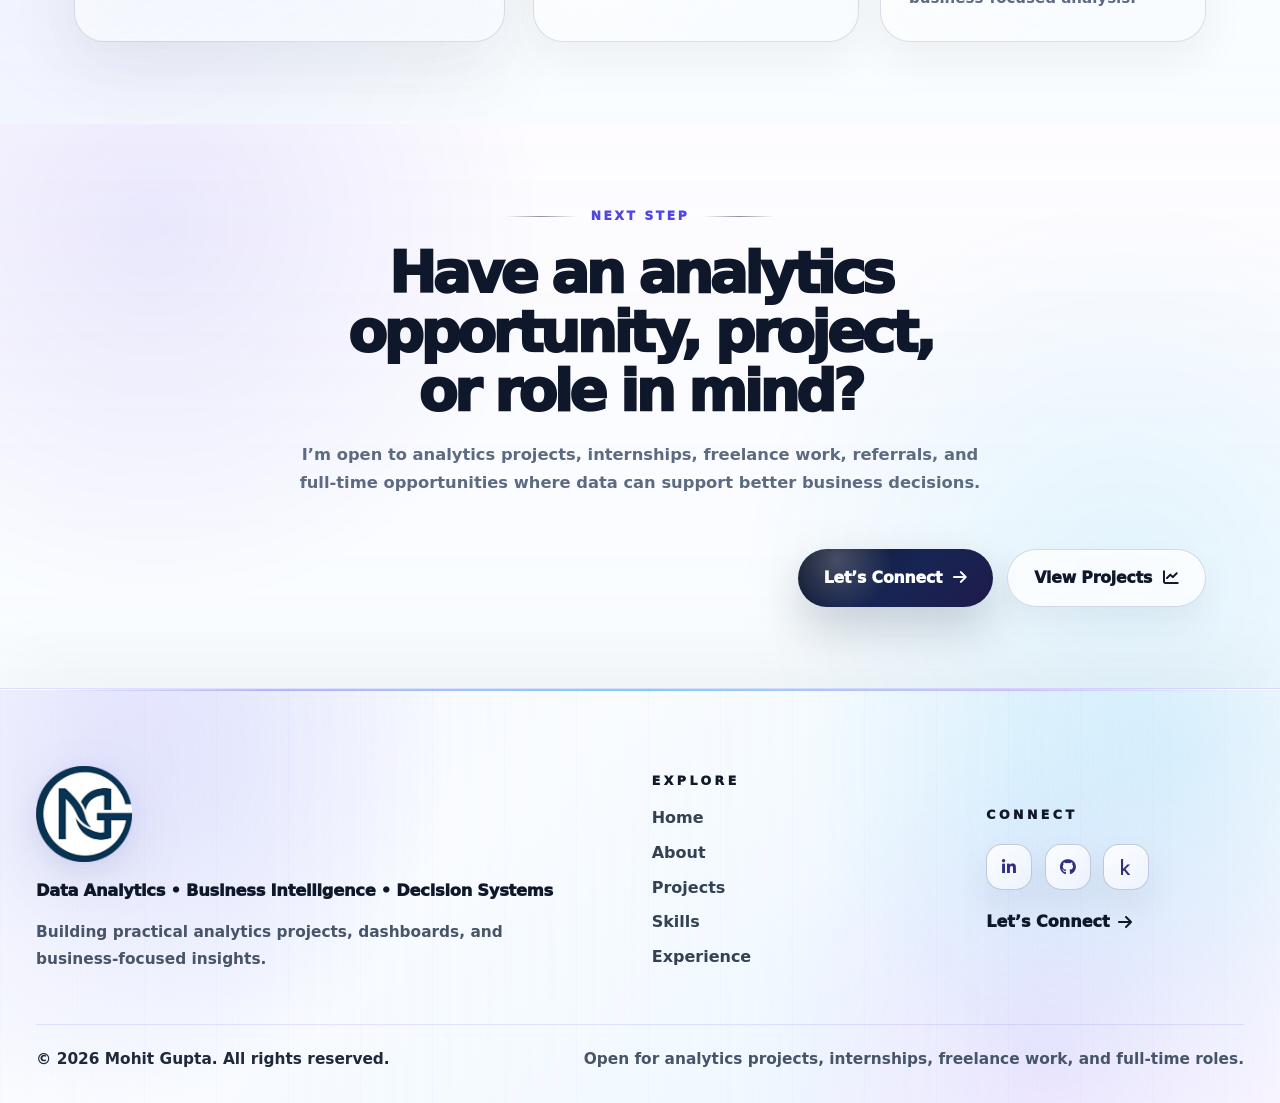
==== commit 5d89bc1f: "Update portfolio URLs to clean routes" ====
--- a/index.html
+++ b/index.html
@@ -24,22 +24,22 @@
   <title>Mohit Gupta | Data Analytics Portfolio</title>
 
   <!-- Brand Favicons -->
-  <link rel="icon" type="image/png" sizes="32x32" href="./assets/images/brand/mohit-gupta-logo.png">
-  <link rel="icon" type="image/png" sizes="16x16" href="./assets/images/brand/mohit-gupta-logo.png">
-  <link rel="shortcut icon" href="./assets/images/brand/mohit-gupta-logo.png" type="image/png">
-  <link rel="apple-touch-icon" href="./assets/images/brand/mohit-gupta-logo.png">
+  <link rel="icon" type="image/png" sizes="32x32" href="/assets/images/brand/mohit-gupta-logo.png">
+  <link rel="icon" type="image/png" sizes="16x16" href="/assets/images/brand/mohit-gupta-logo.png">
+  <link rel="shortcut icon" href="/assets/images/brand/mohit-gupta-logo.png" type="image/png">
+  <link rel="apple-touch-icon" href="/assets/images/brand/mohit-gupta-logo.png">
 
   <!-- UI Favicons -->
-  <link rel="icon" type="image/png" sizes="32x32" href="./assets/icons/ui/mohit-favicon-icon-modified.png">
-  <link rel="icon" type="image/png" sizes="16x16" href="./assets/icons/ui/mohit-favicon-icon-modified.png">
-  <link rel="shortcut icon" href="./assets/icons/ui/mohit-favicon-icon-modified.png" type="image/png">
-  <link rel="apple-touch-icon" href="./assets/icons/ui/mohit-favicon-icon-modified.png">
+  <link rel="icon" type="image/png" sizes="32x32" href="/assets/icons/ui/mohit-favicon-icon-modified.png">
+  <link rel="icon" type="image/png" sizes="16x16" href="/assets/icons/ui/mohit-favicon-icon-modified.png">
+  <link rel="shortcut icon" href="/assets/icons/ui/mohit-favicon-icon-modified.png" type="image/png">
+  <link rel="apple-touch-icon" href="/assets/icons/ui/mohit-favicon-icon-modified.png">
 
   <!-- Icons -->
   <link rel="stylesheet" href="https://cdnjs.cloudflare.com/ajax/libs/font-awesome/6.5.0/css/all.min.css">
 
   <!-- Main CSS -->
-  <link rel="stylesheet" href="./assets/css/main.css">
+  <link rel="stylesheet" href="/assets/css/main.css">
 
   <script>
     document.documentElement.classList.add("preloader-lock");
@@ -64,7 +64,7 @@
 
     <div class="preloader-logo-shell">
       <img
-        src="./assets/images/brand/mohit-gupta-logo.png"
+        src="/assets/images/brand/mohit-gupta-logo.png"
         alt="Mohit Gupta Brand Logo"
         class="preloader-logo"
       />
@@ -79,9 +79,9 @@
   <div class="v3-header-container">
 
     <!-- Logo -->
-    <a href="index.html" class="v3-logo-link" aria-label="Mohit Gupta Home">
+    <a href="/" class="v3-logo-link" aria-label="Mohit Gupta Home">
       <img
-        src="./assets/images/brand/mohit-gupta-logo.png"
+        src="/assets/images/brand/mohit-gupta-logo.png"
         alt="Mohit Gupta Personal Brand Logo"
         class="v3-brand-logo"
       />
@@ -89,15 +89,15 @@
 
     <!-- Desktop Navigation -->
     <nav class="v3-nav" aria-label="Main Navigation">
-      <a href="index.html" class="v3-nav-link active" aria-current="page">Home</a>
-      <a href="about.html" class="v3-nav-link">About</a>
-      <a href="projects.html" class="v3-nav-link">Projects</a>
-      <a href="skills.html" class="v3-nav-link">Skills</a>
-      <a href="experience.html" class="v3-nav-link">Experience</a>
+      <a href="/" class="v3-nav-link active" aria-current="page">Home</a>
+      <a href="/about" class="v3-nav-link">About</a>
+      <a href="/projects" class="v3-nav-link">Projects</a>
+      <a href="/skills" class="v3-nav-link">Skills</a>
+      <a href="/experience" class="v3-nav-link">Experience</a>
     </nav>
 
     <!-- CTA -->
-    <a href="contact.html" class="v3-cta">
+    <a href="/contact" class="v3-cta">
       Let’s Connect
     </a>
 
@@ -131,15 +131,15 @@
     </div>
 
     <nav class="v3-mobile-nav" aria-label="Mobile Navigation">
-      <a href="index.html" class="v3-mobile-link active" aria-current="page">Home</a>
-      <a href="about.html" class="v3-mobile-link">About</a>
-      <a href="projects.html" class="v3-mobile-link">Projects</a>
-      <a href="skills.html" class="v3-mobile-link">Skills</a>
-      <a href="experience.html" class="v3-mobile-link">Experience</a>
+      <a href="/" class="v3-mobile-link active" aria-current="page">Home</a>
+      <a href="/about" class="v3-mobile-link">About</a>
+      <a href="/projects" class="v3-mobile-link">Projects</a>
+      <a href="/skills" class="v3-mobile-link">Skills</a>
+      <a href="/experience" class="v3-mobile-link">Experience</a>
     </nav>
 
     <div class="v3-mobile-cta-wrap">
-      <a href="contact.html" class="v3-mobile-cta">
+      <a href="/contact" class="v3-mobile-cta">
         Let’s Connect
       </a>
     </div>
@@ -186,12 +186,12 @@
         </p>
 
         <div class="home-hero-actions" id="homeHeroActions">
-          <a href="projects.html" class="home-hero-btn home-hero-btn-primary">
+          <a href="/projects" class="home-hero-btn home-hero-btn-primary">
             <span>View Projects</span>
             <i class="fa-solid fa-arrow-right" aria-hidden="true"></i>
           </a>
 
-          <a href="contact.html" class="home-hero-btn home-hero-btn-secondary">
+          <a href="/contact" class="home-hero-btn home-hero-btn-secondary">
             <span>Let’s Connect</span>
             <i class="fa-regular fa-paper-plane" aria-hidden="true"></i>
           </a>
@@ -435,7 +435,7 @@
     </div>
 
     <div class="home-section-action">
-      <a href="projects.html" class="home-link-btn">
+      <a href="/projects" class="home-link-btn">
         Explore Full Projects
         <i class="fa-solid fa-arrow-right"></i>
       </a>
@@ -526,9 +526,9 @@
     <div class="footer-content footer-premium">
 
       <div class="footer-brand-block">
-        <a href="index.html" class="footer-brand-logo" aria-label="Mohit Gupta Home">
+        <a href="/" class="footer-brand-logo" aria-label="Mohit Gupta Home">
           <img
-            src="./assets/icons/ui/mohit-favicon-icon-modified.png"
+            src="/assets/icons/ui/mohit-favicon-icon-modified.png"
             alt="Mohit Gupta Logo"
           />
         </a>
@@ -544,11 +544,11 @@
 
       <nav class="footer-nav" aria-label="Footer Navigation">
         <h4>Explore</h4>
-        <a href="index.html">Home</a>
-        <a href="about.html">About</a>
-        <a href="projects.html">Projects</a>
-        <a href="skills.html">Skills</a>
-        <a href="experience.html">Experience</a>
+        <a href="/">Home</a>
+        <a href="/about">About</a>
+        <a href="/projects">Projects</a>
+        <a href="/skills">Skills</a>
+        <a href="/experience">Experience</a>
       </nav>
 
       <div class="footer-connect">
@@ -568,7 +568,7 @@
           </a>
         </div>
 
-        <a href="contact.html" class="footer-cta-link">
+        <a href="/contact" class="footer-cta-link">
           Let’s Connect <i class="fa-solid fa-arrow-right"></i>
         </a>
       </div>
@@ -588,7 +588,7 @@
   </div>
 </footer>
 
-<script type="module" src="./assets/js/main.js"></script>
+<script type="module" src="/assets/js/main.js"></script>
 
 </body>
 </html>
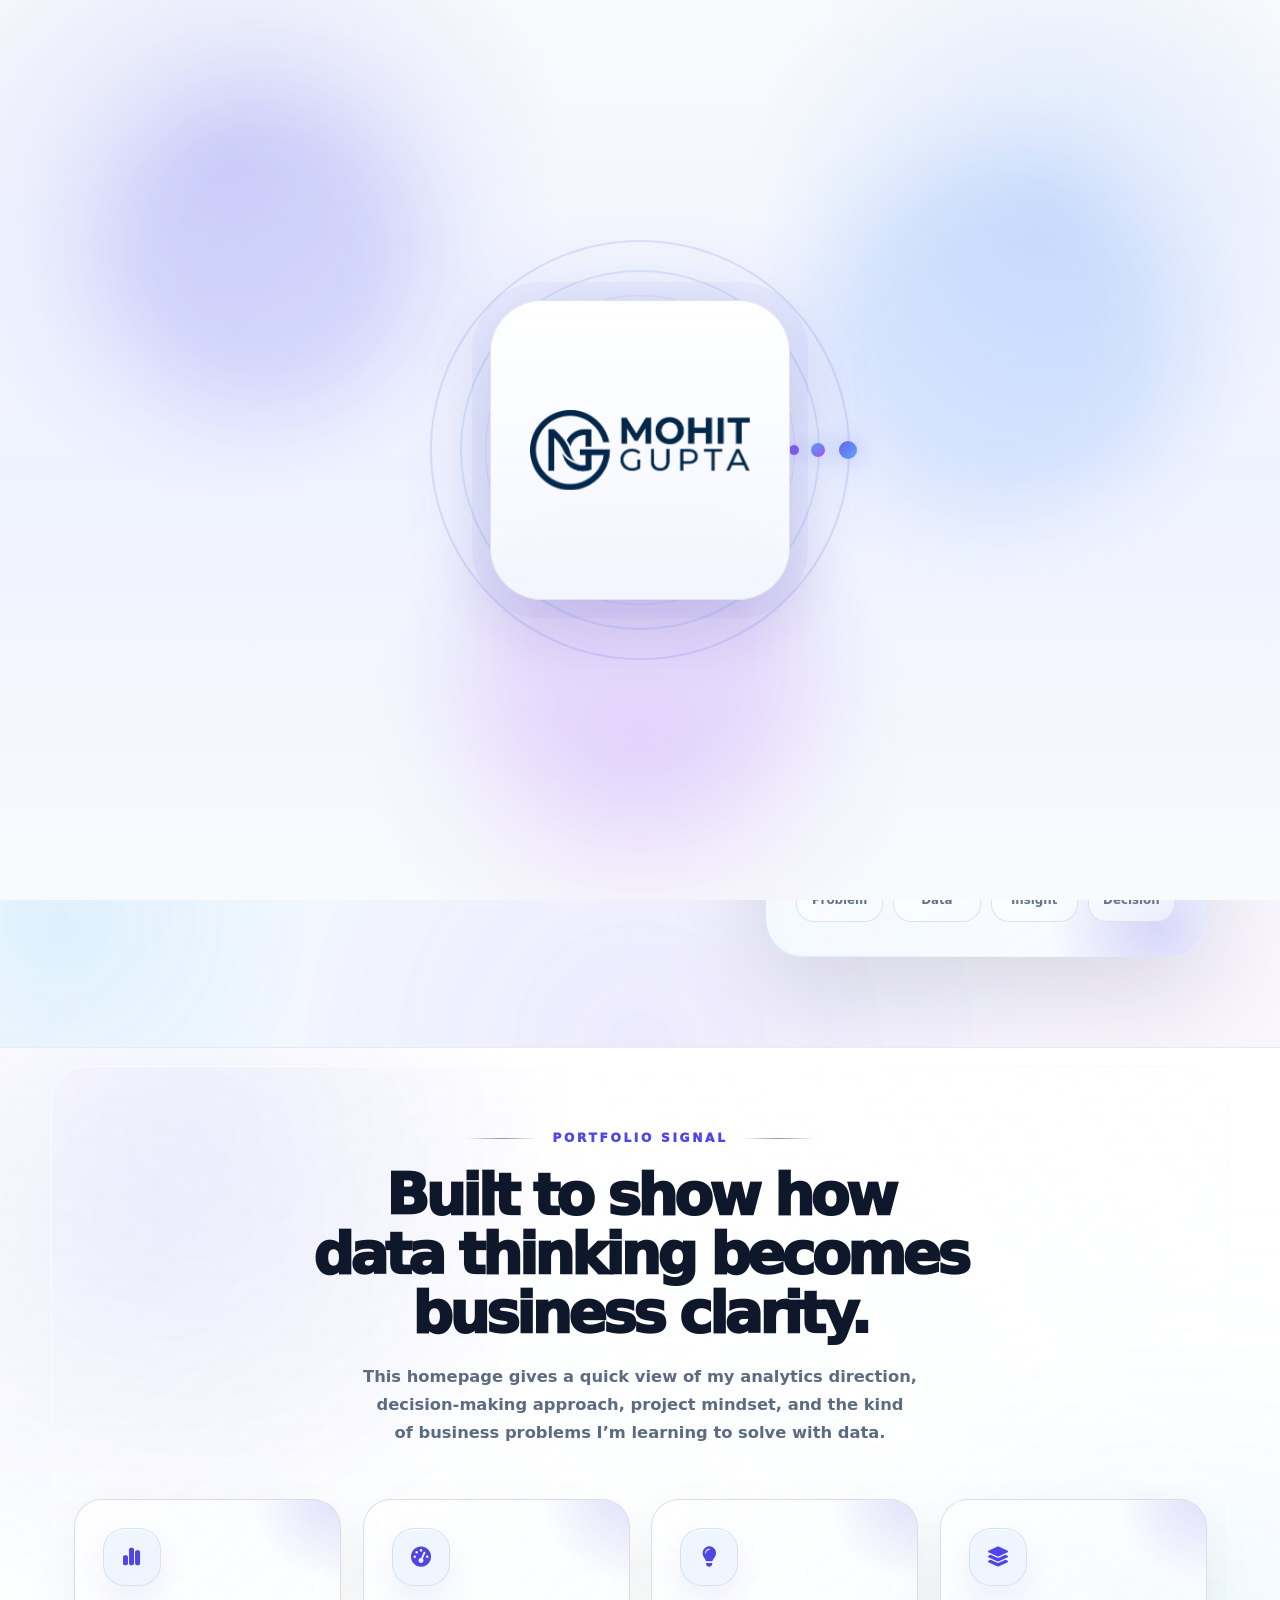
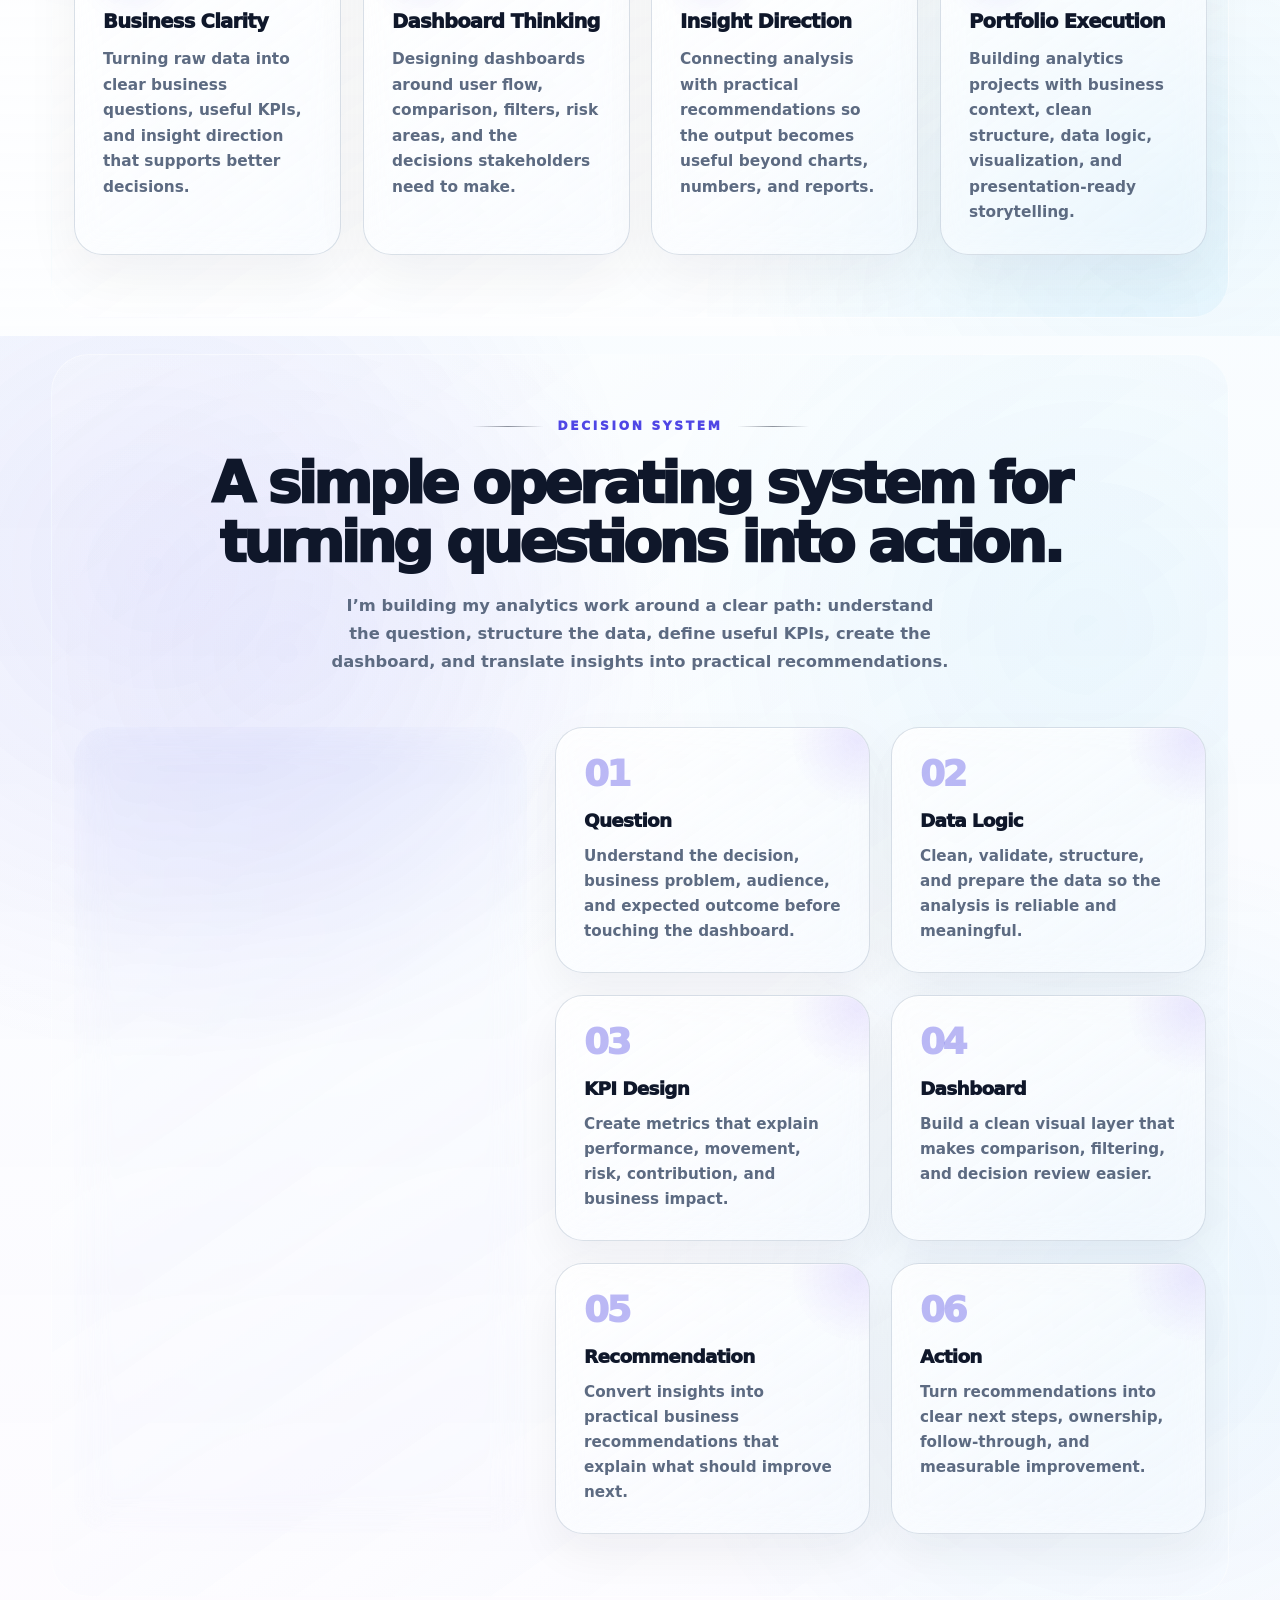
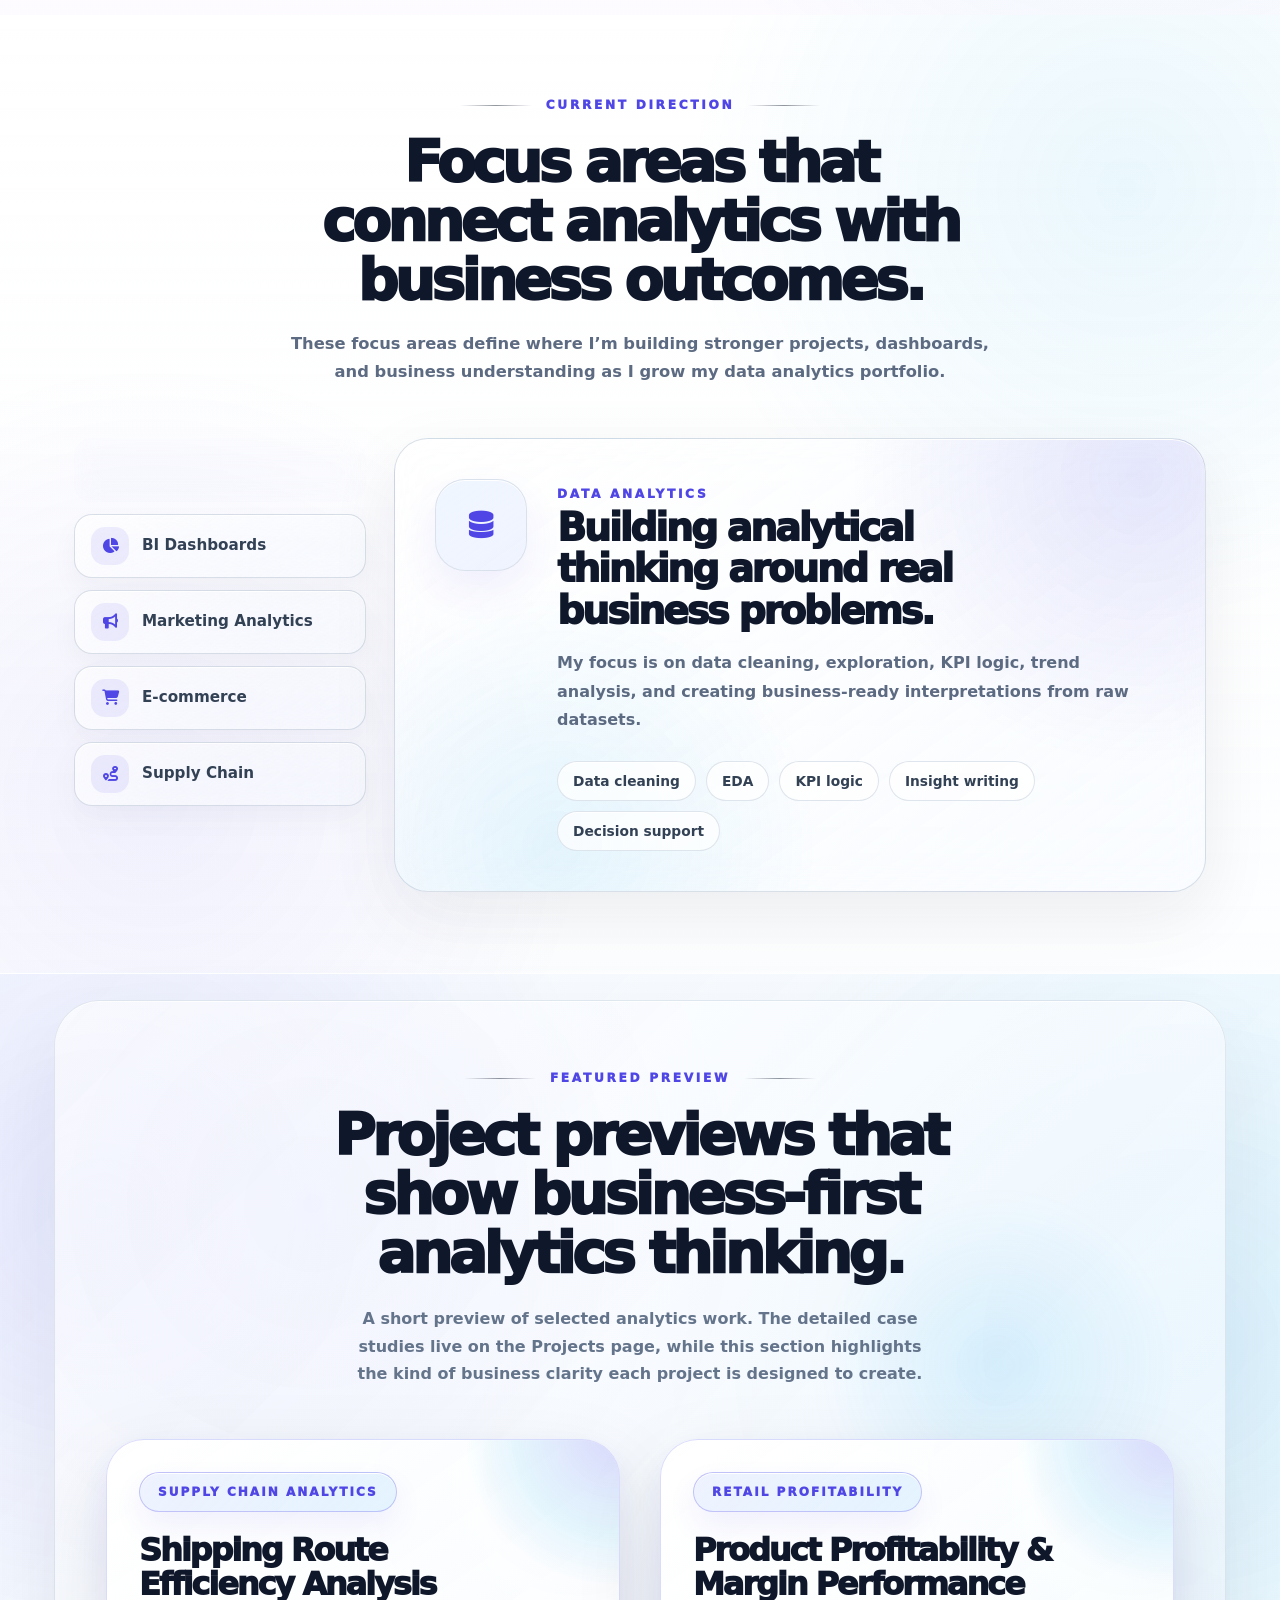
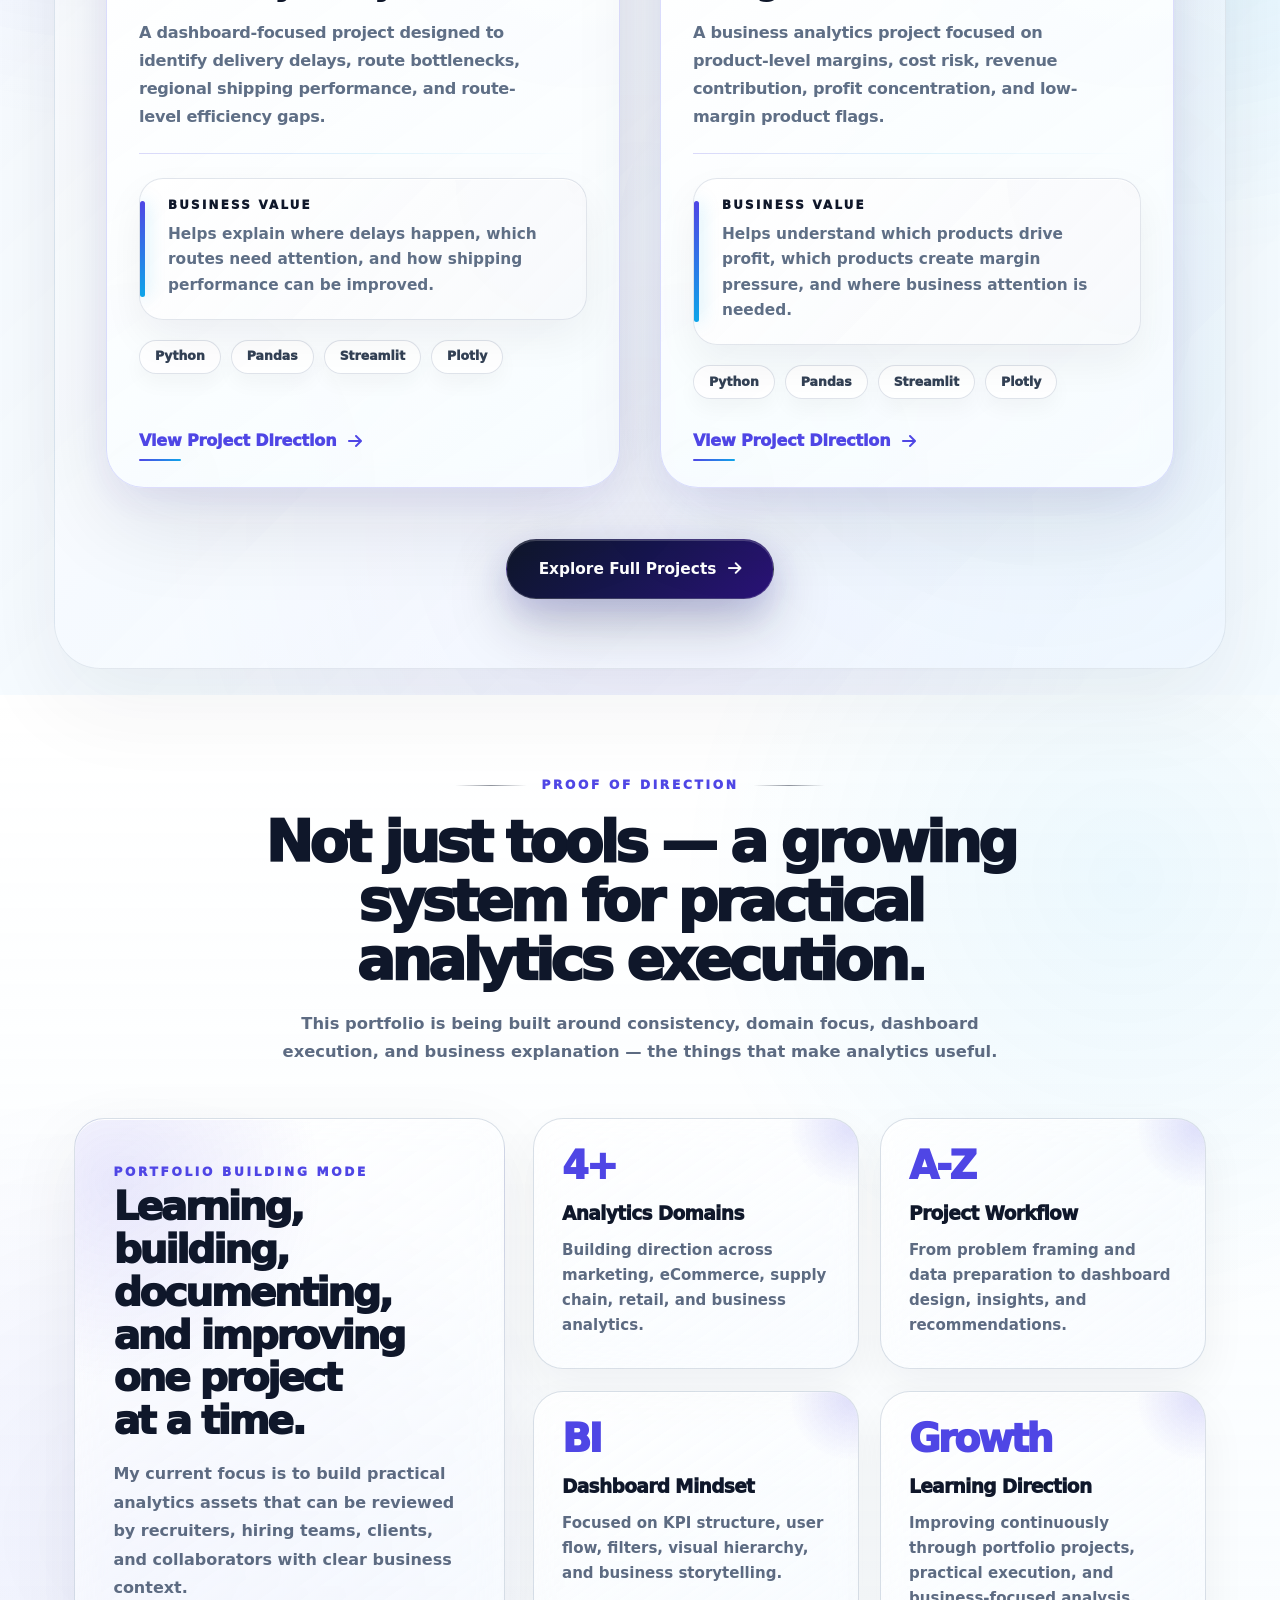
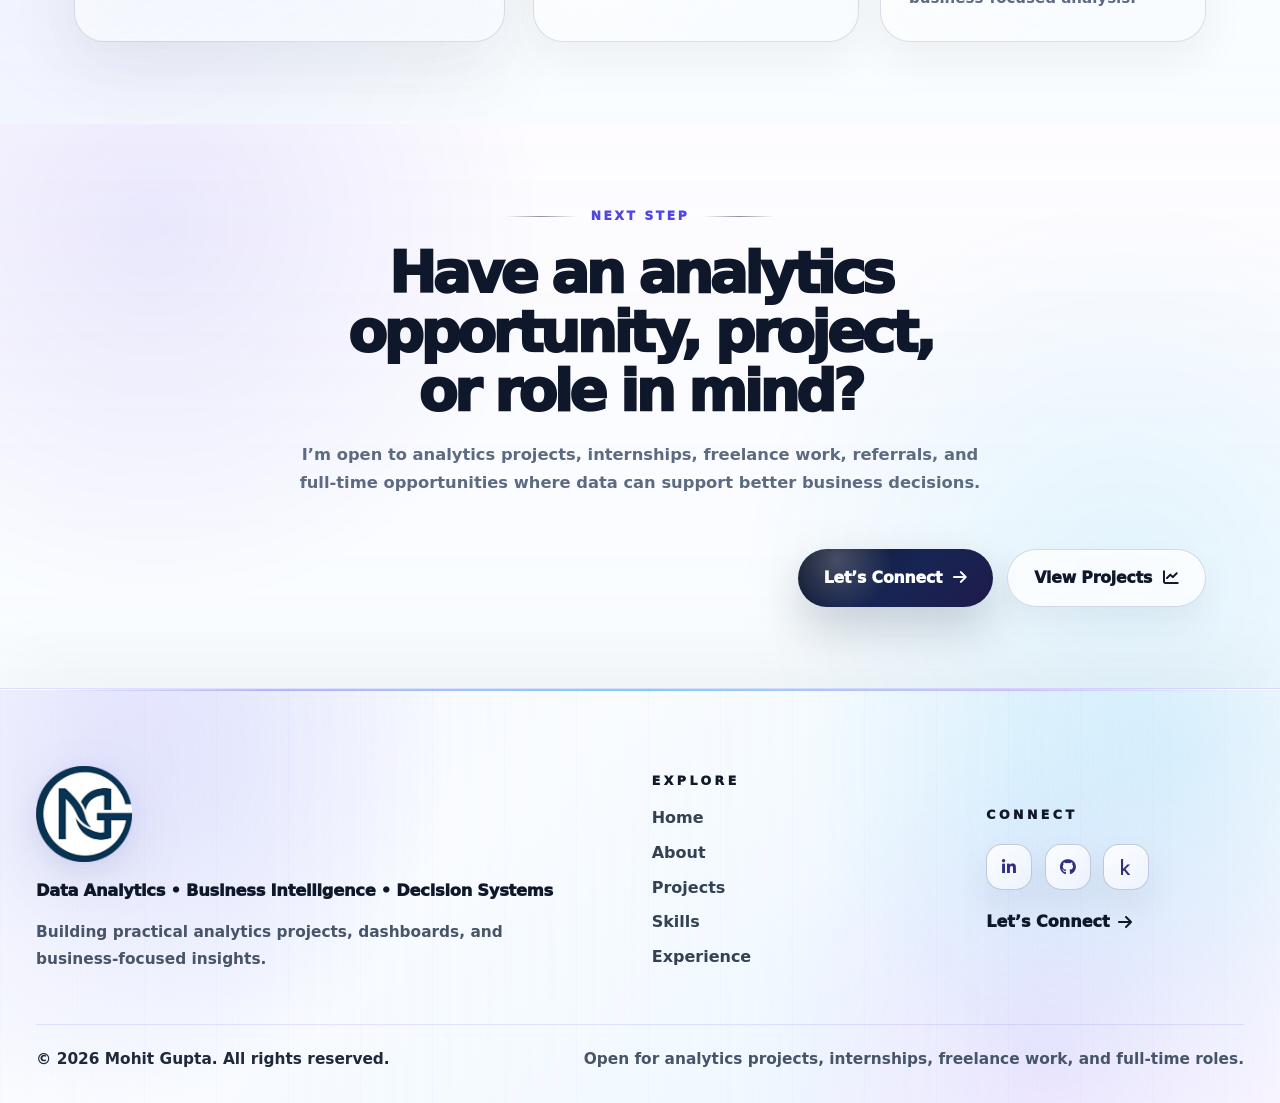
==== commit 197b2bc8: "Update portfolio URLs to clean routes" ====
--- a/index.html
+++ b/index.html
@@ -555,11 +555,11 @@
         <h4>Connect</h4>
 
         <div class="footer-social-links">
-          <a href="https://www.linkedin.com/in/mohit-gupta-5971653a7/" target="_blank" rel="noopener noreferrer" aria-label="LinkedIn">
+          <a href="https://www.linkedin.com/in/mohit-gupta-data-analyst/" target="_blank" rel="noopener noreferrer" aria-label="LinkedIn">
             <i class="fab fa-linkedin-in"></i>
           </a>
 
-          <a href="https://github.com/mohitguptaofficial" target="_blank" rel="noopener noreferrer" aria-label="GitHub">
+          <a href="https://github.com/techwithmohitgupta" target="_blank" rel="noopener noreferrer" aria-label="GitHub">
             <i class="fab fa-github"></i>
           </a>
 
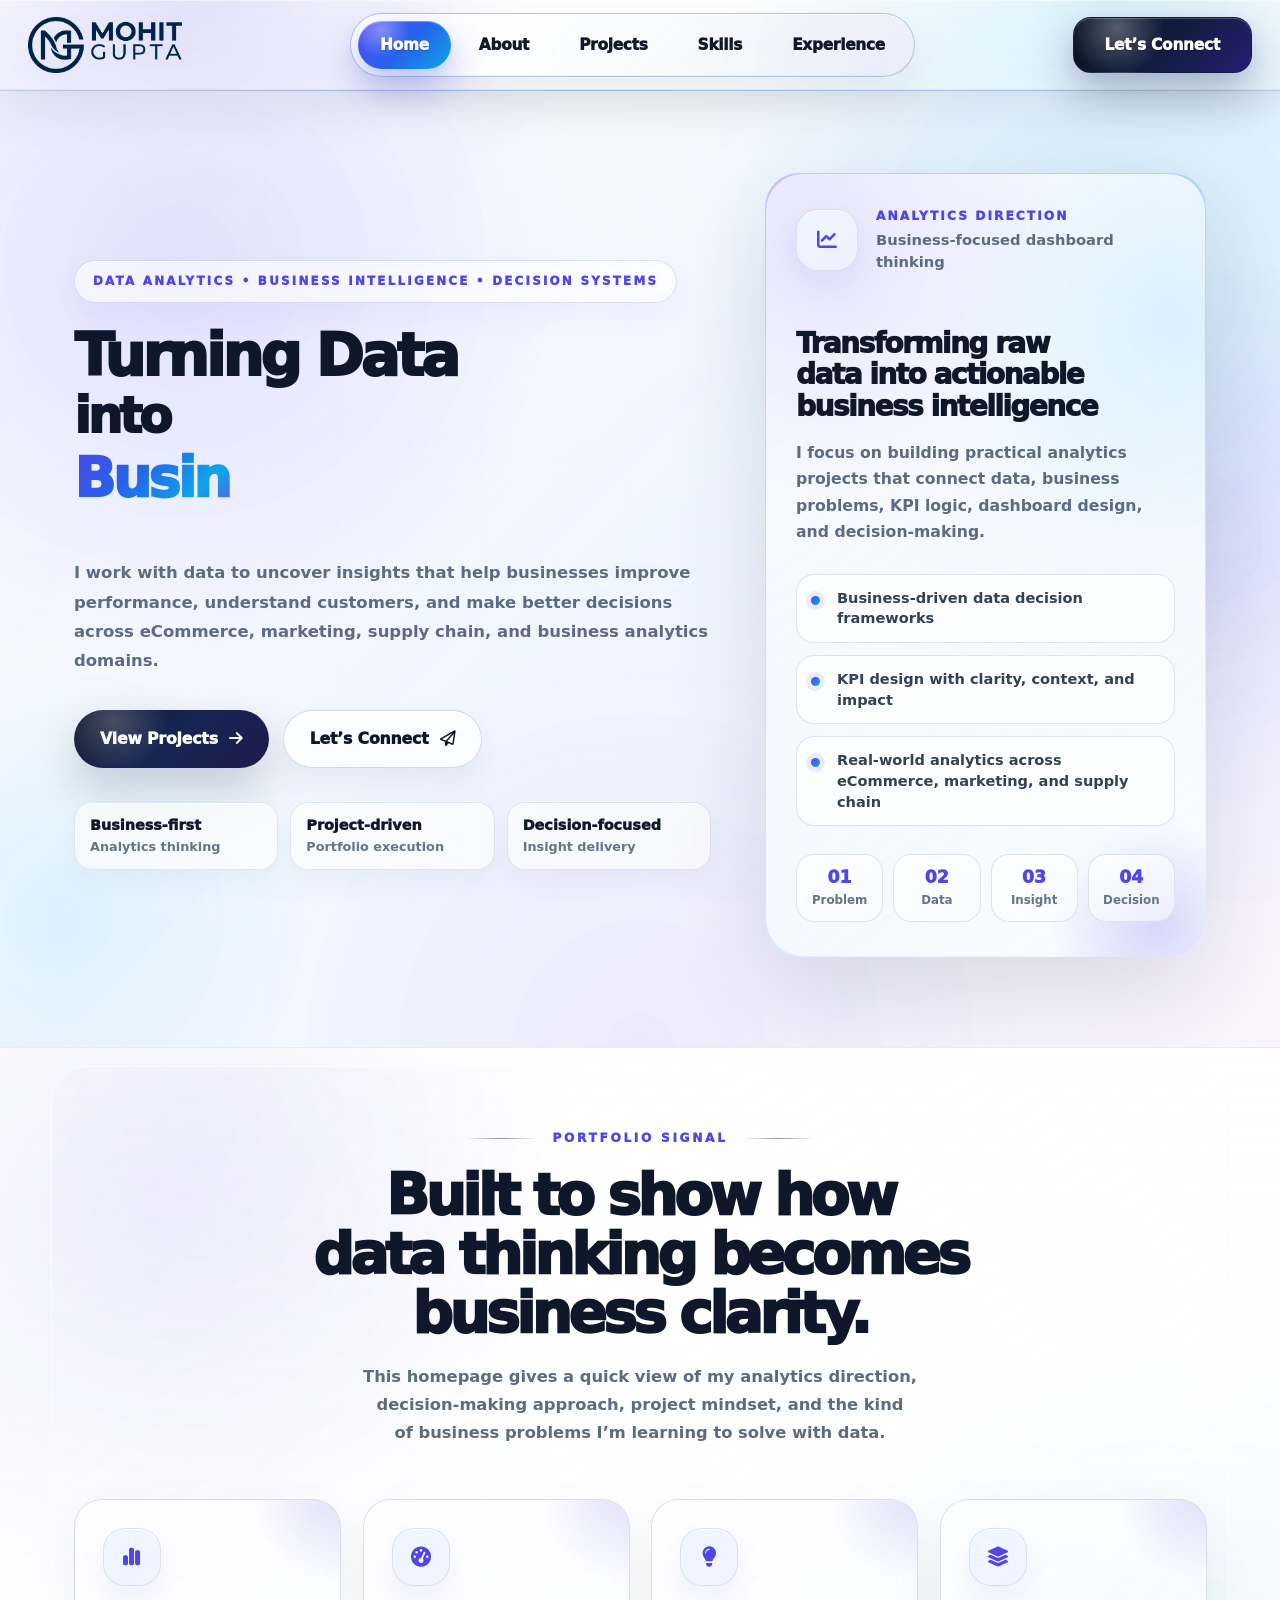
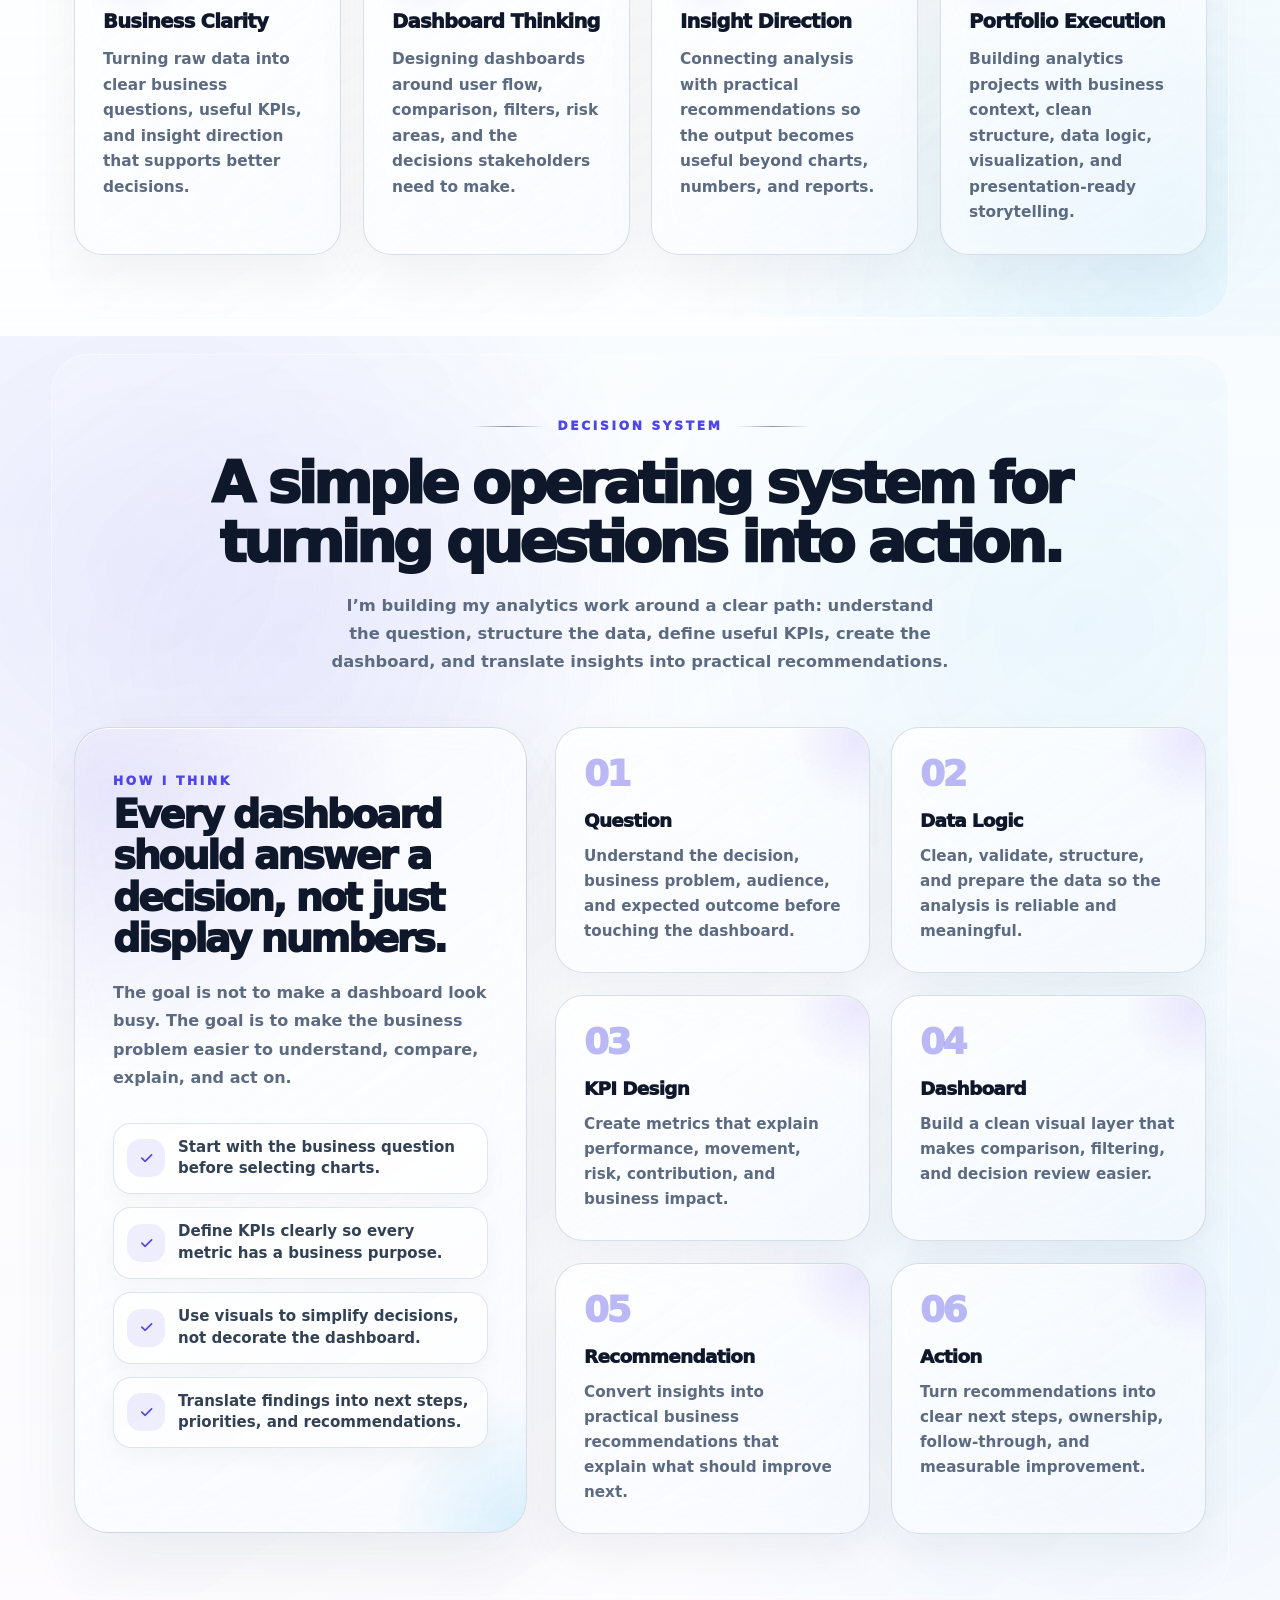
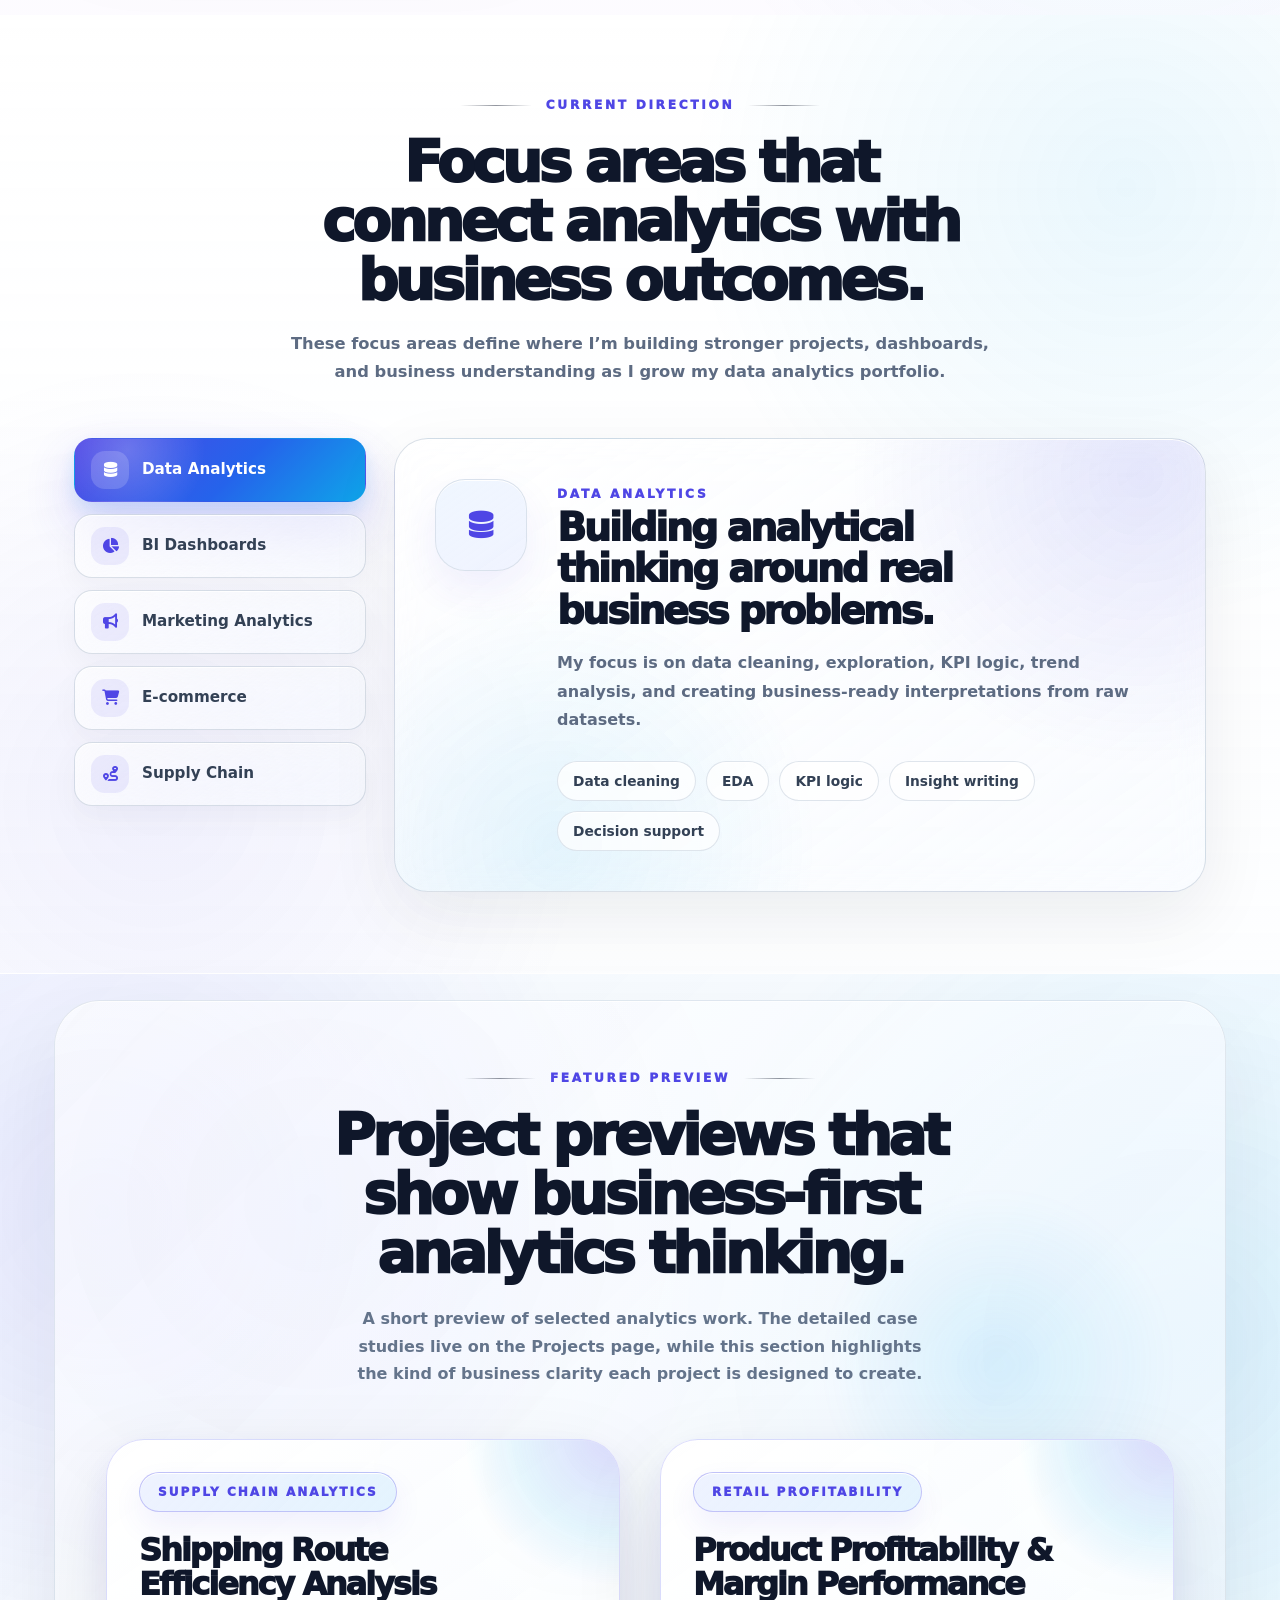
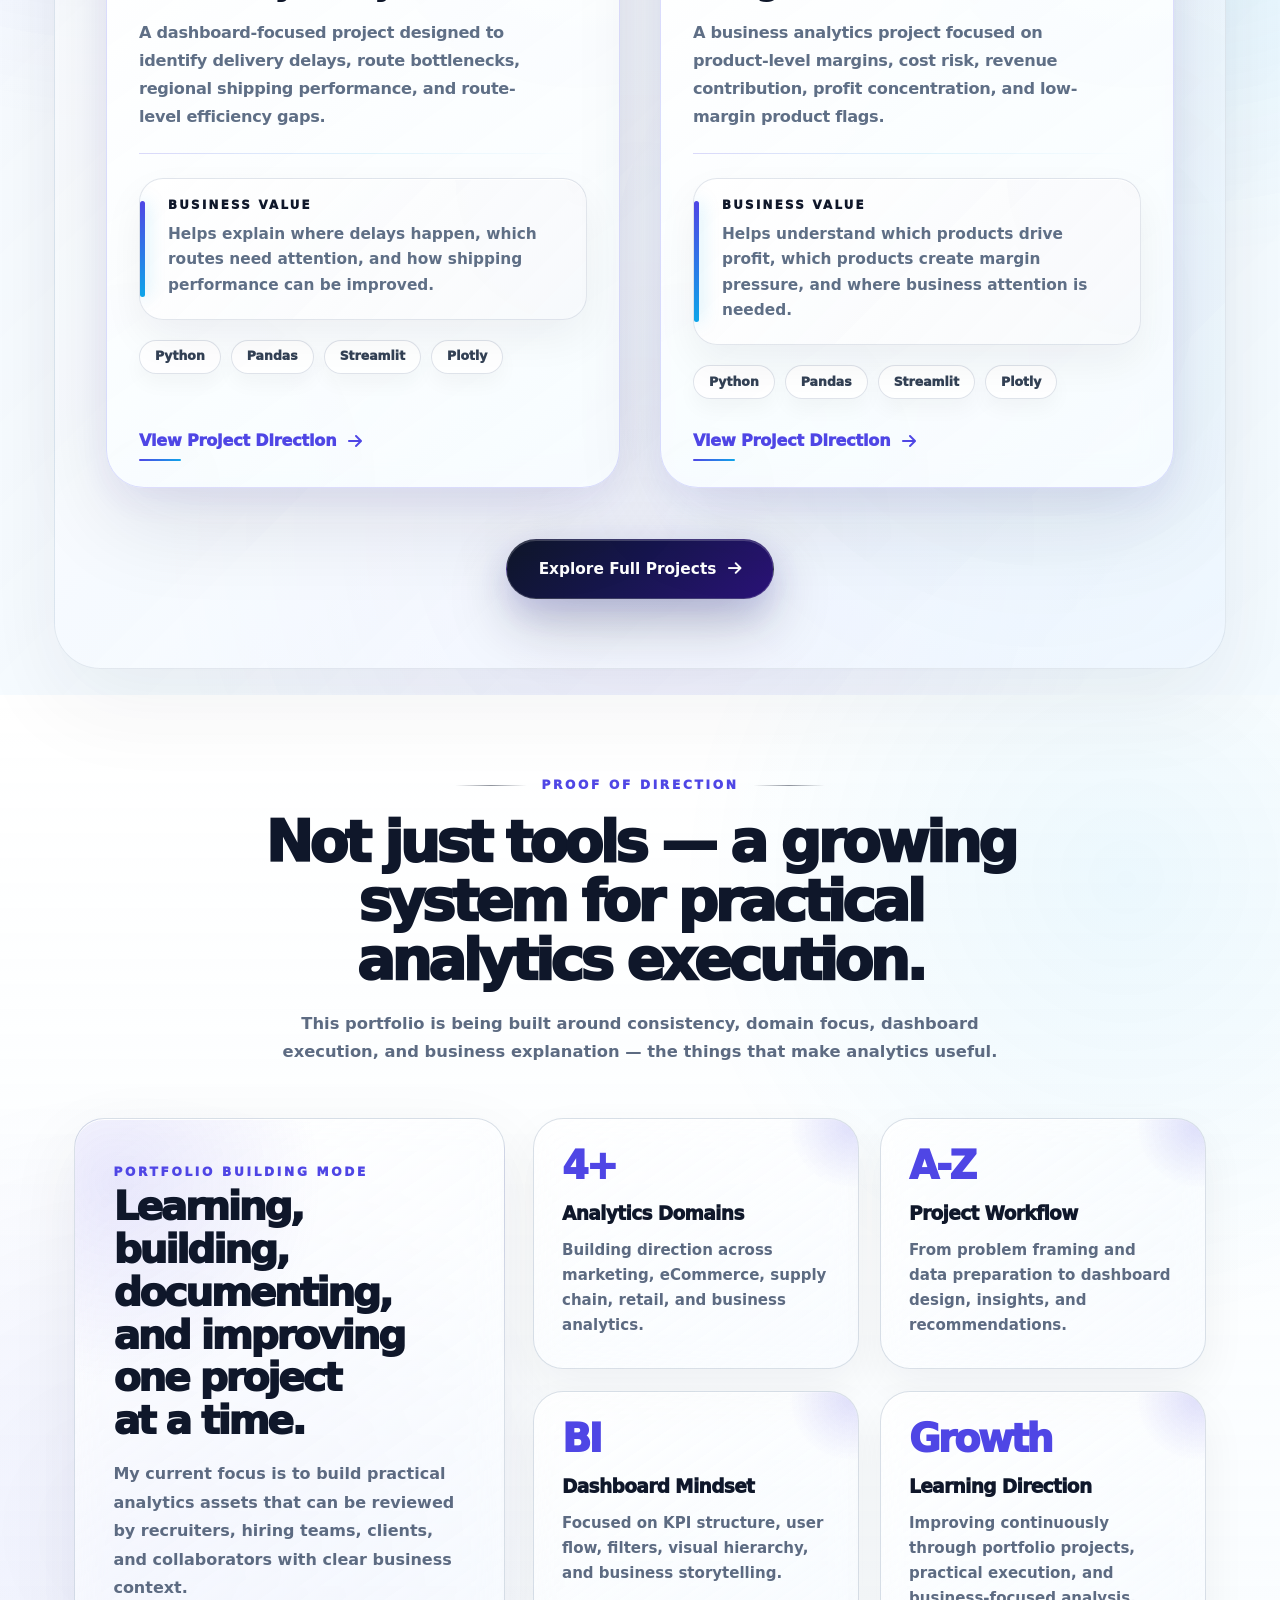
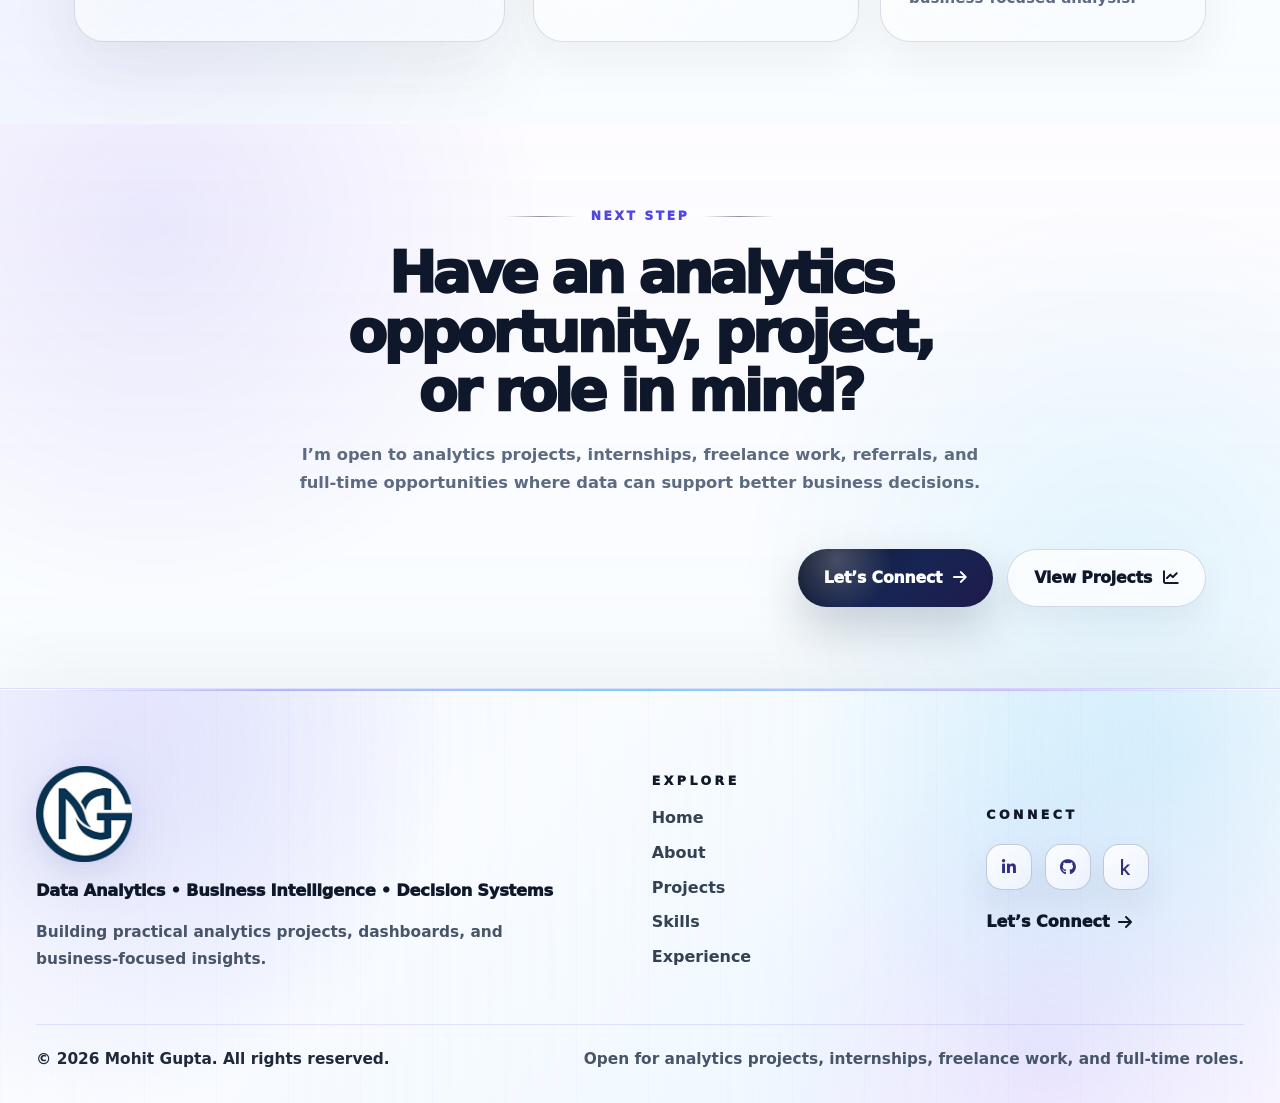
==== commit 39c86992: "Redirect index html to clean homepage URL" ====
--- a/index.html
+++ b/index.html
@@ -1,6 +1,16 @@
 <!DOCTYPE html>
 <html lang="en">
 <head>
+
+  <link rel="canonical" href="https://techwithmohitgupta.github.io/" />
+
+<script>
+  (function () {
+    if (window.location.pathname.endsWith("/index.html")) {
+      window.location.replace(window.location.origin + "/");
+    }
+  })();
+</script>
 
   <style>
     html.preloader-lock,
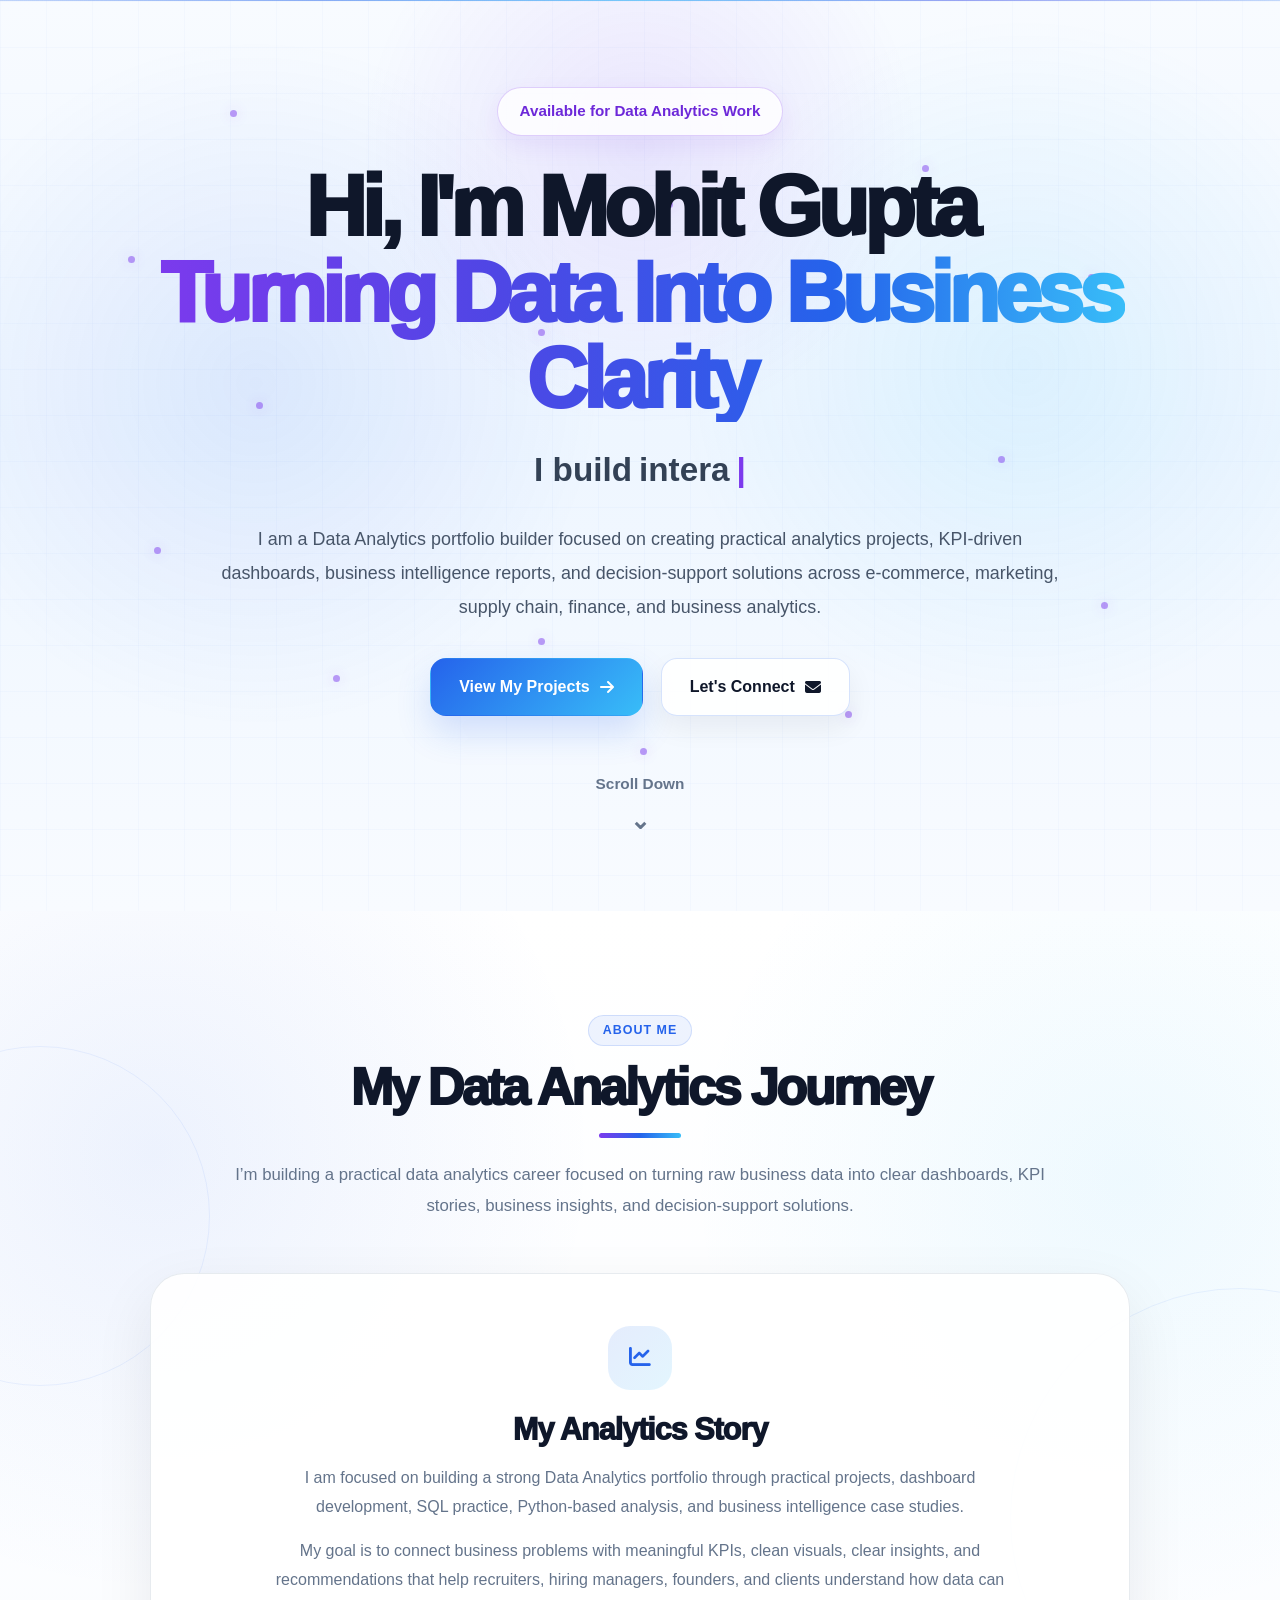
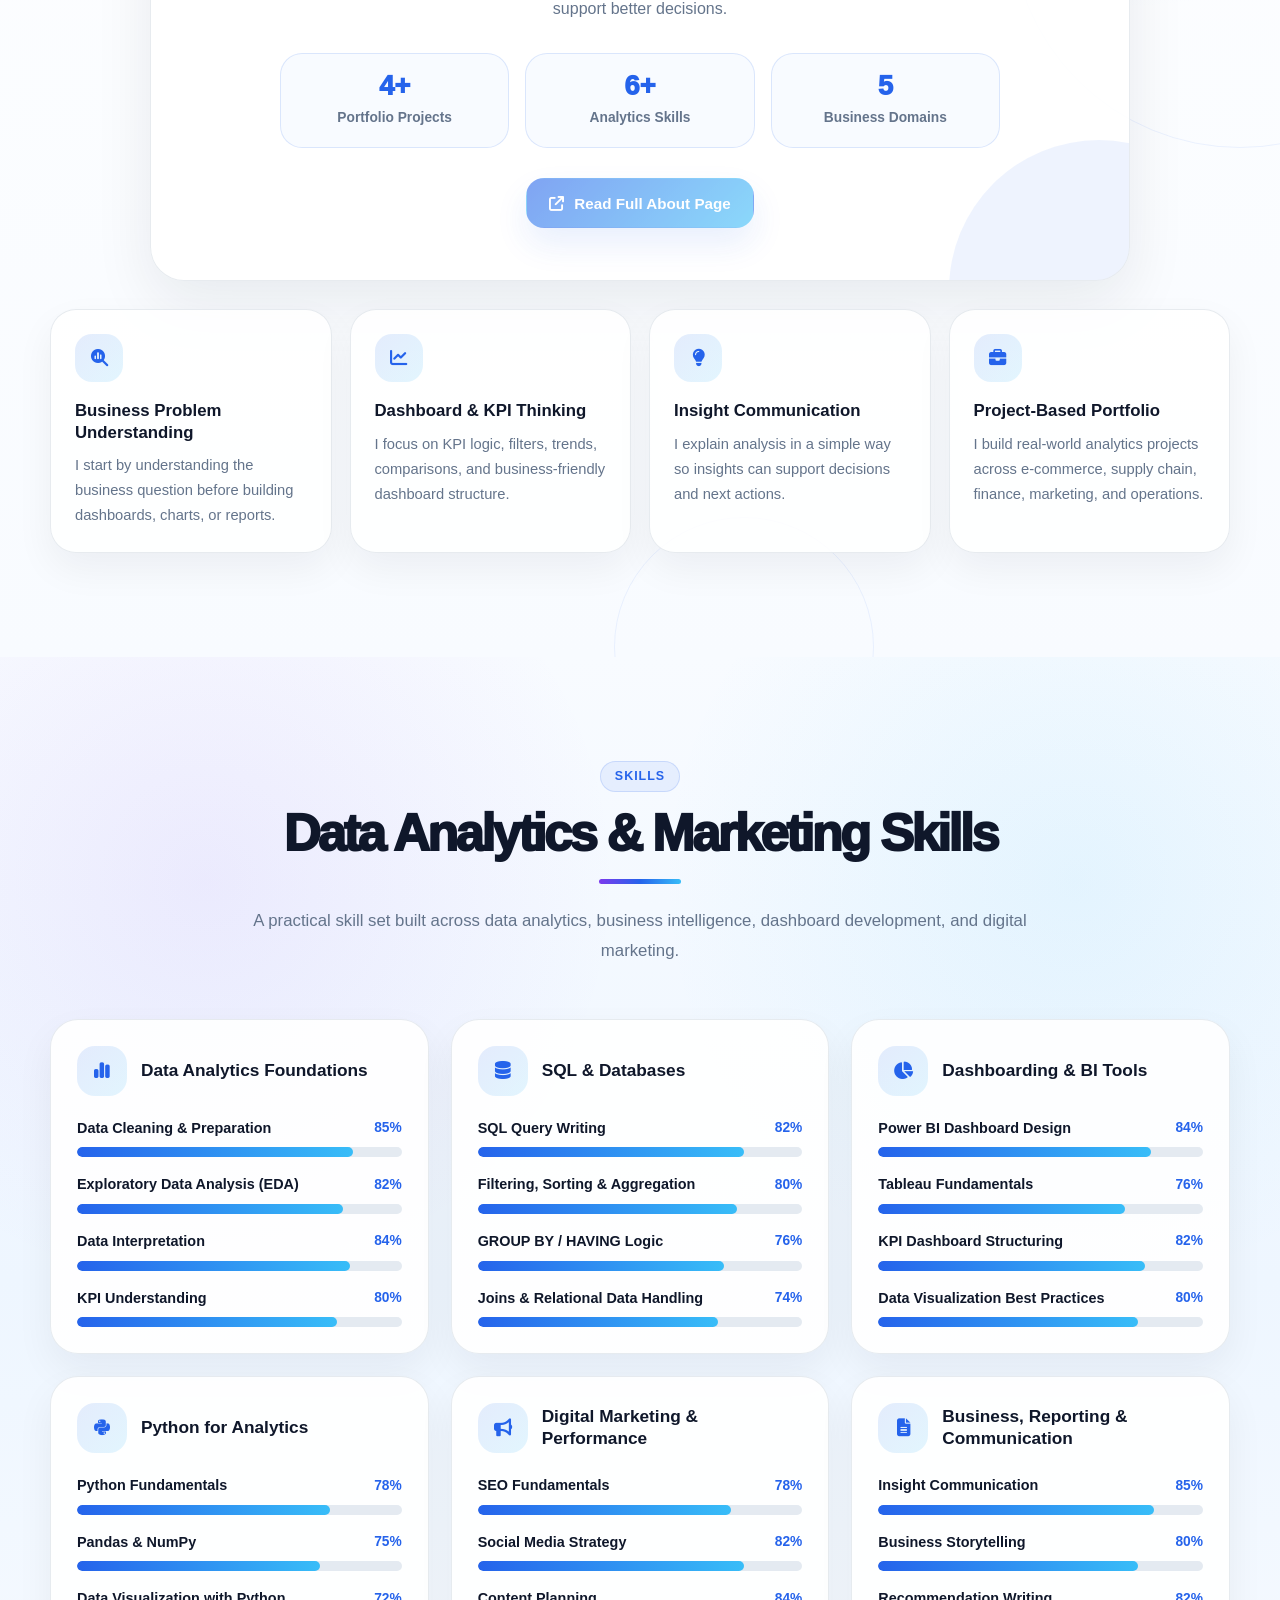
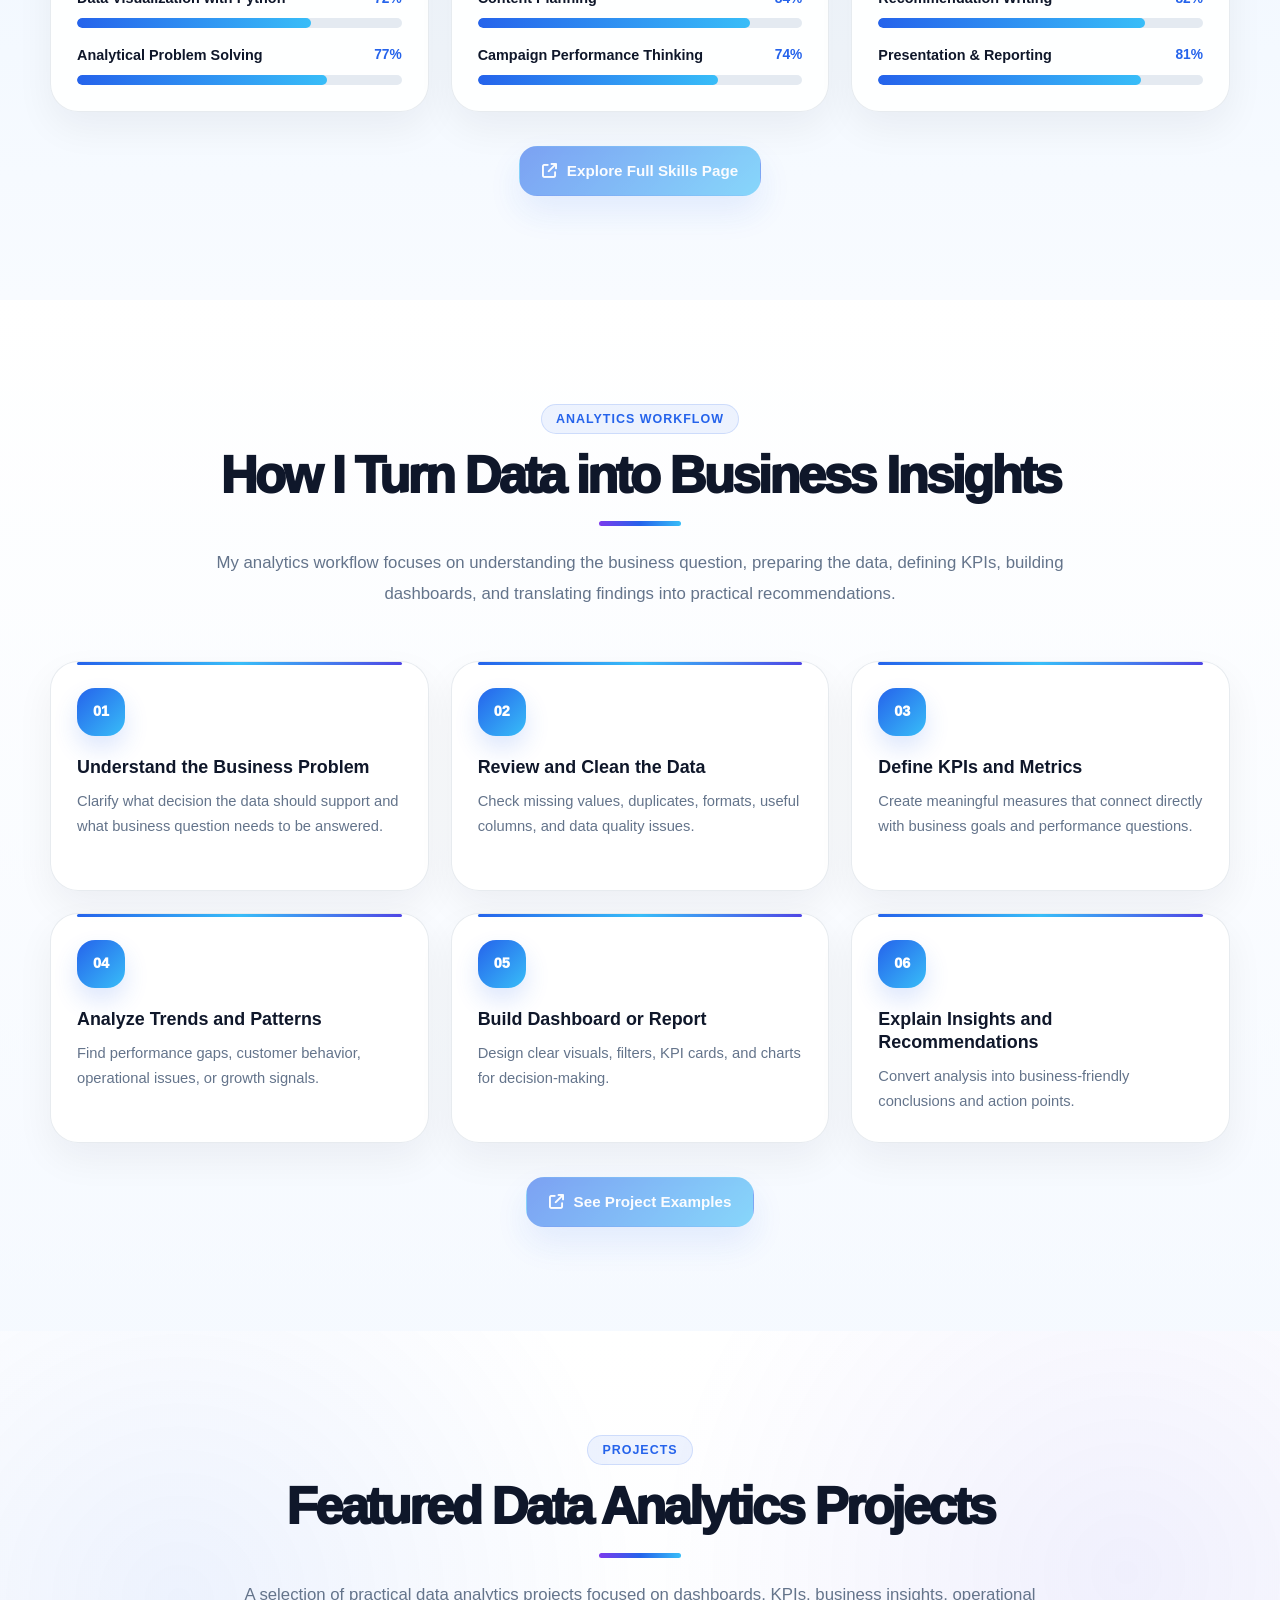
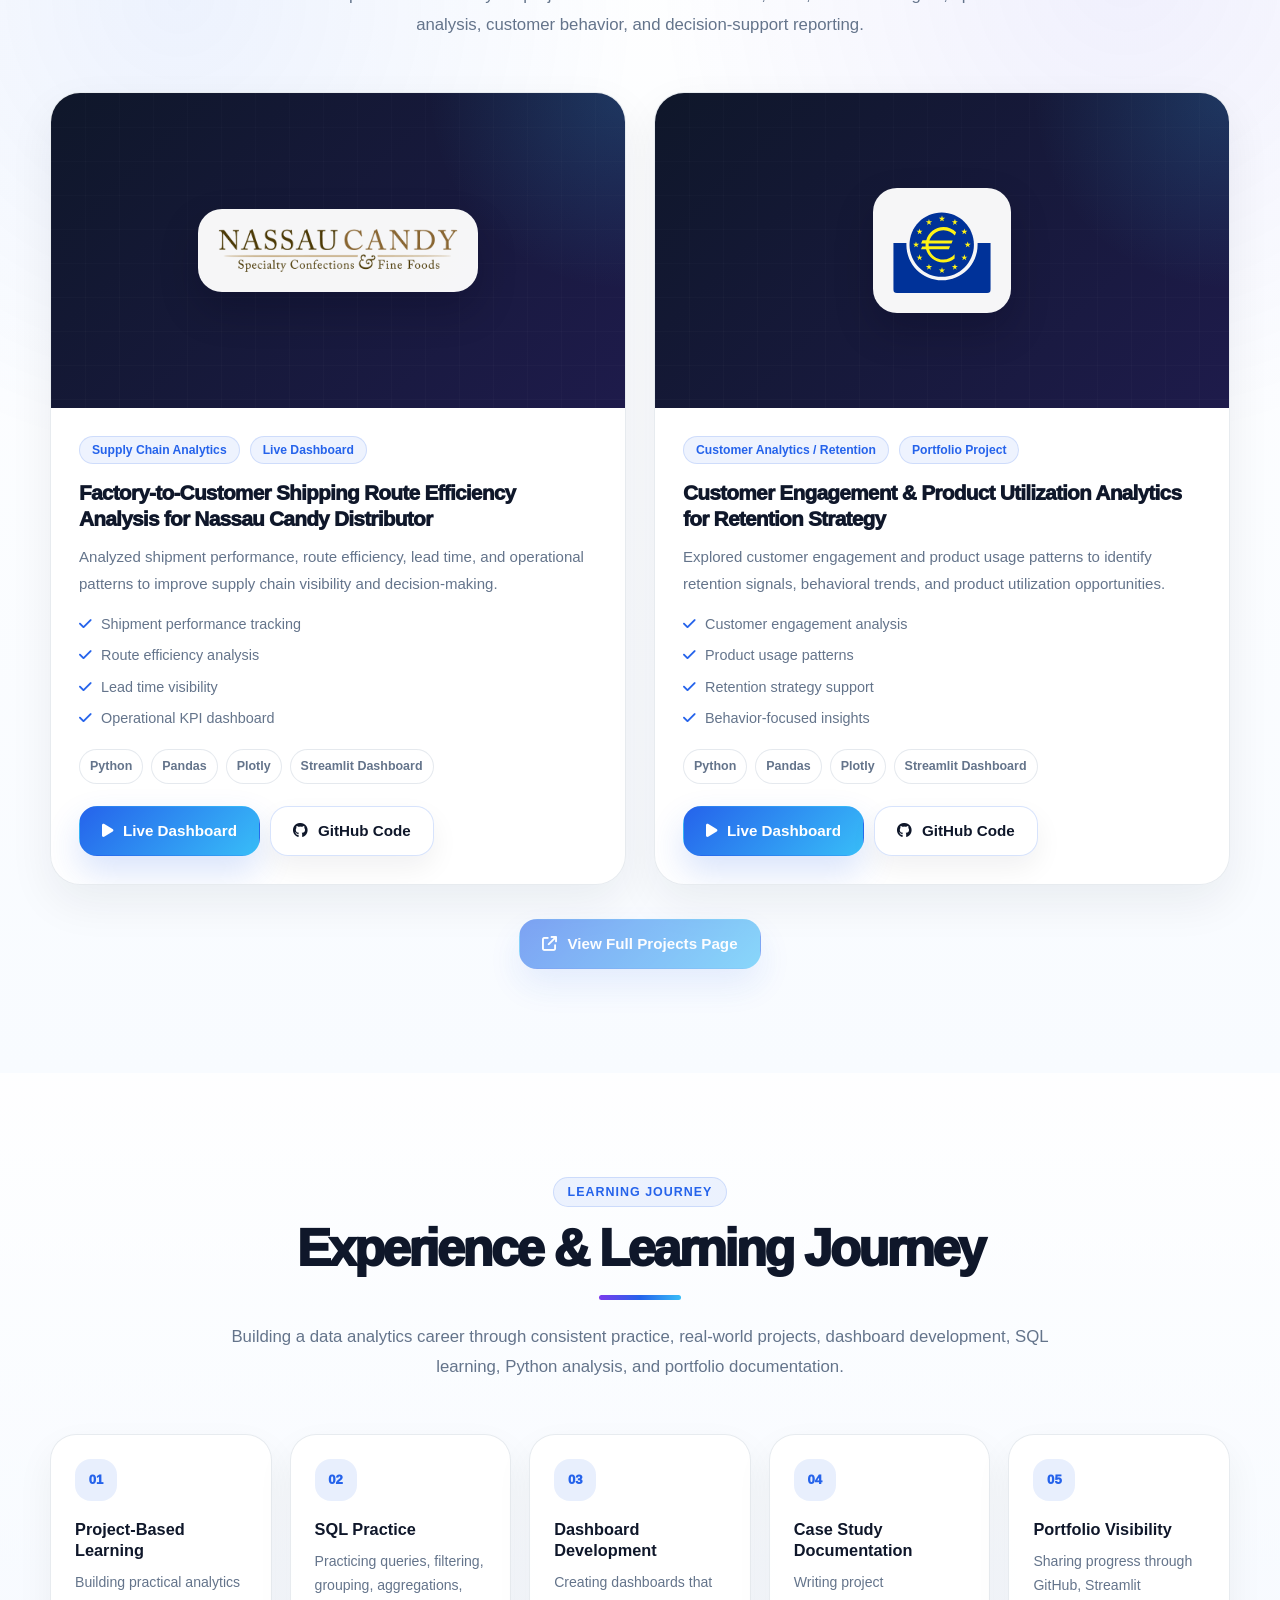
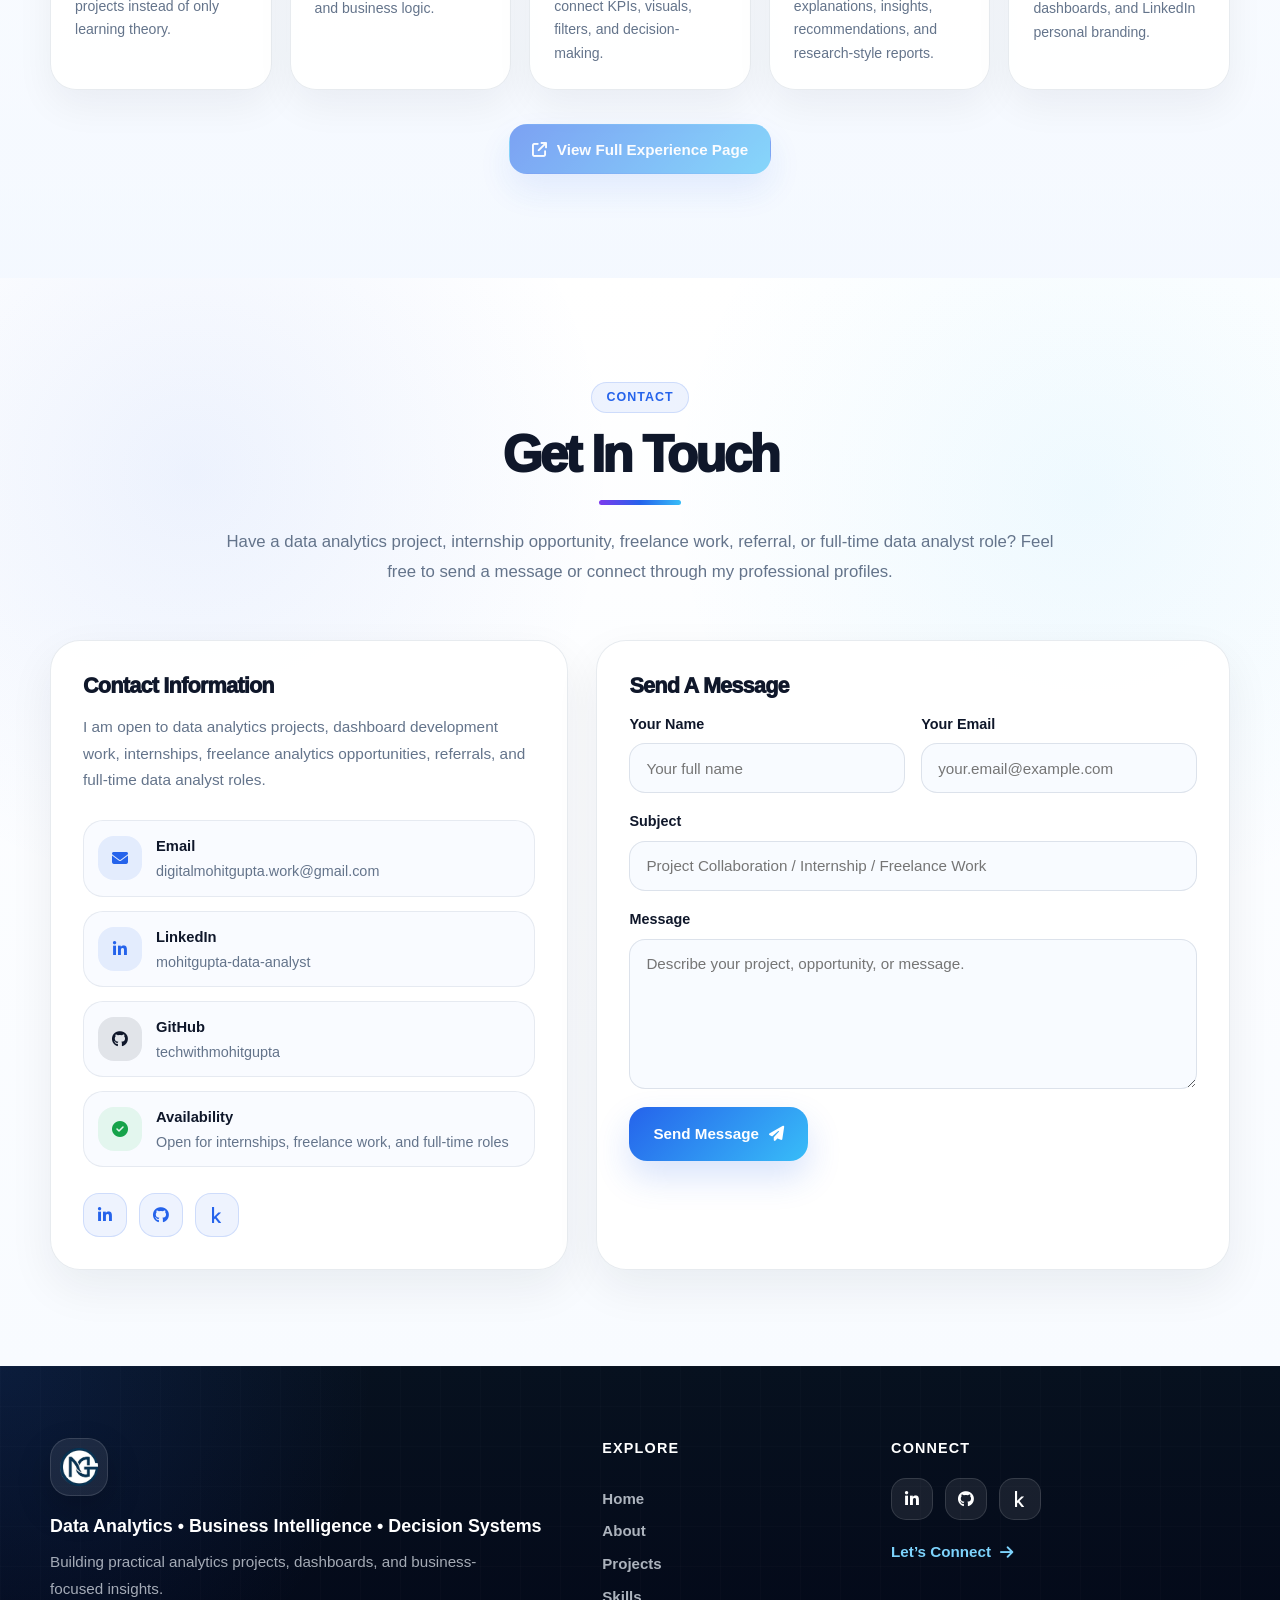
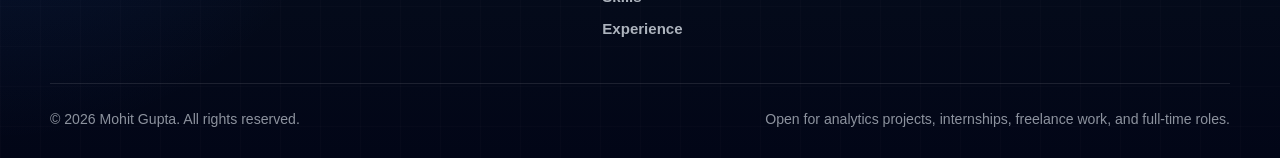
==== commit 6b91ddfa: "Updated and optimized website" ====
--- a/index.html
+++ b/index.html
@@ -1,604 +1,237 @@
 <!DOCTYPE html>
-<html lang="en">
+<html lang="en-IN">
 <head>
-
-  <link rel="canonical" href="https://techwithmohitgupta.github.io/" />
-
-<script>
-  (function () {
-    if (window.location.pathname.endsWith("/index.html")) {
-      window.location.replace(window.location.origin + "/");
+    <meta charset="UTF-8">
+
+    <!-- Responsive viewport -->
+    <meta name="viewport" content="width=device-width, initial-scale=1.0">
+
+    <!-- Browser compatibility -->
+    <meta http-equiv="X-UA-Compatible" content="IE=edge">
+
+    <!-- Primary SEO Meta Tags -->
+    <title>Mohit Gupta | Data Analytics Portfolio</title>
+    <meta name="title" content="Mohit Gupta | Data Analytics Portfolio">
+    <meta name="description" content="Mohit Gupta's Data Analytics Portfolio featuring SQL, Python, Power BI, Tableau, Streamlit dashboards, business intelligence projects, KPI dashboards, and data-driven business insights.">
+    <meta name="keywords" content="Mohit Gupta Data Analytics Portfolio, Data Analyst Portfolio, SQL Portfolio Projects, Python Data Analysis Projects, Power BI Dashboard Projects, Tableau Dashboard Portfolio, Streamlit Dashboard Projects, Business Intelligence Portfolio, KPI Dashboard, Data Storytelling, Marketing Analytics, E-commerce Analytics, Supply Chain Analytics, Finance Analytics">
+    <meta name="author" content="Mohit Gupta">
+    <meta name="robots" content="index, follow">
+    <meta name="language" content="English">
+    <meta name="application-name" content="Mohit Gupta Data Analytics Portfolio">
+    <meta name="theme-color" content="#2563eb">
+    <meta name="msapplication-TileColor" content="#2563eb">
+
+    <!-- Canonical URL -->
+    <link rel="canonical" href="https://techwithmohitgupta.github.io/">
+
+    <!-- Open Graph / Facebook / LinkedIn Meta Tags -->
+    <meta property="og:type" content="website">
+    <meta property="og:title" content="Mohit Gupta | Data Analytics Portfolio">
+    <meta property="og:description" content="Explore Mohit Gupta's data analytics portfolio featuring SQL, Python, Power BI, Tableau, Streamlit dashboards, business intelligence projects, KPI dashboards, and data-driven insights.">
+    <meta property="og:url" content="https://techwithmohitgupta.github.io/">
+    <meta property="og:site_name" content="Mohit Gupta Data Analytics Portfolio">
+    <meta property="og:locale" content="en_IN">
+    <meta property="og:image" content="https://techwithmohitgupta.github.io/assets/images/og-image.png">
+    <meta property="og:image:alt" content="Mohit Gupta Data Analytics Portfolio website preview showing dashboards, insights, and business intelligence projects.">
+    <meta property="og:image:type" content="image/png">
+
+    <!-- Twitter / X Card Meta Tags -->
+    <meta name="twitter:card" content="summary_large_image">
+    <meta name="twitter:title" content="Mohit Gupta | Data Analytics Portfolio">
+    <meta name="twitter:description" content="Data Analytics portfolio focused on SQL, Python, Power BI, Tableau, Streamlit dashboards, business intelligence, KPI dashboards, and actionable insights.">
+    <meta name="twitter:image" content="https://techwithmohitgupta.github.io/assets/images/og-image.png">
+    <meta name="twitter:image:alt" content="Mohit Gupta Data Analytics Portfolio website preview.">
+
+    <!-- Favicons -->
+    <link rel="icon" type="image/png" sizes="32x32" href="/assets/icons/ui/mohit-favicon-icon-modified.png">
+    <link rel="icon" type="image/png" sizes="16x16" href="/assets/icons/ui/mohit-favicon-icon-modified.png">
+    <link rel="shortcut icon" href="/assets/icons/ui/mohit-favicon-icon-modified.png" type="image/png">
+    <link rel="apple-touch-icon" href="/assets/images/brand/mohit-gupta-logo.png">
+
+    <!-- Performance: Preconnect to external icon CDN -->
+    <link rel="preconnect" href="https://cdnjs.cloudflare.com" crossorigin>
+
+    <!-- Performance: Preload important brand logo used in the header -->
+    <link rel="preload" as="image" href="/assets/images/brand/mohit-gupta-logo.png">
+
+    <!-- Icons -->
+    <link rel="stylesheet" href="https://cdnjs.cloudflare.com/ajax/libs/font-awesome/6.5.0/css/all.min.css">
+
+    <!-- CSS Files -->
+    <link rel="stylesheet" href="/assets/css/main.css">
+    <link rel="stylesheet" href="/assets/css/home.css">
+
+    <!-- Structured Data: Person + Website -->
+    <script type="application/ld+json">
+    {
+        "@context": "https://schema.org",
+        "@graph": [
+            {
+                "@type": "Person",
+                "@id": "https://techwithmohitgupta.github.io/#person",
+                "name": "Mohit Gupta",
+                "url": "https://techwithmohitgupta.github.io/",
+                "jobTitle": "Data Analytics Portfolio Builder",
+                "description": "Mohit Gupta is building a data analytics portfolio focused on SQL, Python, Power BI, Tableau, Streamlit dashboards, business intelligence, KPI dashboards, and data-driven insights.",
+                "knowsAbout": [
+                    "Data Analytics",
+                    "Business Intelligence",
+                    "SQL",
+                    "Python",
+                    "Power BI",
+                    "Tableau",
+                    "Streamlit",
+                    "Data Visualization",
+                    "Dashboard Development",
+                    "KPI Dashboards",
+                    "Data Storytelling",
+                    "Marketing Analytics",
+                    "E-commerce Analytics",
+                    "Supply Chain Analytics",
+                    "Finance Analytics"
+                ],
+                "sameAs": [
+                    "https://github.com/techwithmohitgupta",
+                    "https://www.linkedin.com/in/mohit-gupta-data-analyst/"
+                ]
+            },
+            {
+                "@type": "WebSite",
+                "@id": "https://techwithmohitgupta.github.io/#website",
+                "name": "Mohit Gupta Data Analytics Portfolio",
+                "url": "https://techwithmohitgupta.github.io/",
+                "description": "A data analytics portfolio website showcasing projects, dashboards, SQL, Python, Power BI, Tableau, Streamlit, business intelligence, and data-driven insights.",
+                "publisher": {
+                    "@id": "https://techwithmohitgupta.github.io/#person"
+                }
+            }
+        ]
     }
-  })();
-</script>
-
-  <style>
-    html.preloader-lock,
-    html.preloader-lock body {
-      opacity: 0;
-      visibility: hidden;
-      overflow: hidden;
-    }
-  </style>
-
-  <meta charset="UTF-8" />
-  <meta name="viewport" content="width=device-width, initial-scale=1.0" />
-
-  <meta
-    name="description"
-    content="Mohit Gupta - Data Analytics and Business Intelligence portfolio focused on dashboards, insights, decision systems, and business clarity."
-  />
-
-  <meta name="author" content="Mohit Gupta" />
-
-  <title>Mohit Gupta | Data Analytics Portfolio</title>
-
-  <!-- Brand Favicons -->
-  <link rel="icon" type="image/png" sizes="32x32" href="/assets/images/brand/mohit-gupta-logo.png">
-  <link rel="icon" type="image/png" sizes="16x16" href="/assets/images/brand/mohit-gupta-logo.png">
-  <link rel="shortcut icon" href="/assets/images/brand/mohit-gupta-logo.png" type="image/png">
-  <link rel="apple-touch-icon" href="/assets/images/brand/mohit-gupta-logo.png">
-
-  <!-- UI Favicons -->
-  <link rel="icon" type="image/png" sizes="32x32" href="/assets/icons/ui/mohit-favicon-icon-modified.png">
-  <link rel="icon" type="image/png" sizes="16x16" href="/assets/icons/ui/mohit-favicon-icon-modified.png">
-  <link rel="shortcut icon" href="/assets/icons/ui/mohit-favicon-icon-modified.png" type="image/png">
-  <link rel="apple-touch-icon" href="/assets/icons/ui/mohit-favicon-icon-modified.png">
-
-  <!-- Icons -->
-  <link rel="stylesheet" href="https://cdnjs.cloudflare.com/ajax/libs/font-awesome/6.5.0/css/all.min.css">
-
-  <!-- Main CSS -->
-  <link rel="stylesheet" href="/assets/css/main.css">
-
-  <script>
-    document.documentElement.classList.add("preloader-lock");
-  </script>
-
+    </script>
 </head>
 
-<body data-page="home">
-
-<!-- =========================================
-   PREMIUM PRELOADER
-========================================= -->
-<div id="preloader" aria-hidden="true">
-  <div class="preloader-bg preloader-bg-1"></div>
-  <div class="preloader-bg preloader-bg-2"></div>
-  <div class="preloader-bg preloader-bg-3"></div>
-
-  <div class="preloader-center">
-    <div class="preloader-orbit preloader-orbit-outer"></div>
-    <div class="preloader-orbit preloader-orbit-middle"></div>
-    <div class="preloader-orbit preloader-orbit-inner"></div>
-
-    <div class="preloader-logo-shell">
-      <img
-        src="/assets/images/brand/mohit-gupta-logo.png"
-        alt="Mohit Gupta Brand Logo"
-        class="preloader-logo"
-      />
-    </div>
-  </div>
-</div>
-
-<!-- =========================================
-   GLOBAL HEADER
-========================================= -->
-<header class="v3-header" id="siteHeader">
-  <div class="v3-header-container">
-
-    <!-- Logo -->
-    <a href="/" class="v3-logo-link" aria-label="Mohit Gupta Home">
-      <img
-        src="/assets/images/brand/mohit-gupta-logo.png"
-        alt="Mohit Gupta Personal Brand Logo"
-        class="v3-brand-logo"
-      />
-    </a>
-
-    <!-- Desktop Navigation -->
-    <nav class="v3-nav" aria-label="Main Navigation">
-      <a href="/" class="v3-nav-link active" aria-current="page">Home</a>
-      <a href="/about" class="v3-nav-link">About</a>
-      <a href="/projects" class="v3-nav-link">Projects</a>
-      <a href="/skills" class="v3-nav-link">Skills</a>
-      <a href="/experience" class="v3-nav-link">Experience</a>
-    </nav>
-
-    <!-- CTA -->
-    <a href="/contact" class="v3-cta">
-      Let’s Connect
-    </a>
-
-    <!-- Mobile Menu Toggle -->
-    <button
-      class="v3-menu-toggle"
-      aria-label="Open Menu"
-      aria-expanded="false"
-      aria-controls="v3-mobile-menu"
-      type="button"
-    >
-      <span></span>
-      <span></span>
-      <span></span>
-    </button>
-
-  </div>
-
-  <!-- Mobile Menu -->
-  <div class="v3-mobile-menu" id="v3-mobile-menu">
-    <div class="v3-mobile-menu-header">
-      <span>Menu</span>
-
-      <button
-        class="v3-menu-close"
-        aria-label="Close Menu"
-        type="button"
-      >
-        &times;
-      </button>
-    </div>
-
-    <nav class="v3-mobile-nav" aria-label="Mobile Navigation">
-      <a href="/" class="v3-mobile-link active" aria-current="page">Home</a>
-      <a href="/about" class="v3-mobile-link">About</a>
-      <a href="/projects" class="v3-mobile-link">Projects</a>
-      <a href="/skills" class="v3-mobile-link">Skills</a>
-      <a href="/experience" class="v3-mobile-link">Experience</a>
-    </nav>
-
-    <div class="v3-mobile-cta-wrap">
-      <a href="/contact" class="v3-mobile-cta">
-        Let’s Connect
-      </a>
-    </div>
-  </div>
-</header>
-
-<main>
-
-<!-- ==========================================
-     V3 HERO SECTION — FULLY DYNAMIC STRUCTURE
-     Left + Right side prepared for home.js data rendering
-=========================================== -->
-<section class="v3-hero home-hero" id="home" aria-label="Portfolio homepage hero section">
-  <div class="v3-container home-hero-container">
-
-    <!-- Background decorative layer -->
-    <div class="home-hero-bg" aria-hidden="true">
-      <span class="home-hero-orb home-hero-orb-one"></span>
-      <span class="home-hero-orb home-hero-orb-two"></span>
-      <span class="home-hero-grid"></span>
-    </div>
-
-    <div class="home-hero-layout">
-
-      <!-- LEFT SIDE: Dynamic Hero Content -->
-      <div class="home-hero-content" data-home-hero-left>
-        
-        <div class="home-hero-eyebrow" id="homeHeroEyebrow">
-          Data Analytics • Business Intelligence • Decision Systems
+<body data-page="home" class="home-page">
+    <!-- Accessibility: Skip link -->
+    <a href="#main-content" class="skip-link">Skip to main content</a>
+
+    <!-- Header: Global navigation is rendered by navigation.js -->
+    <header id="site-header" class="site-header" aria-label="Website header"></header>
+
+    <!-- Main: Homepage sections are rendered by home.js -->
+    <main id="main-content" class="site-main">
+        <div id="app"></div>
+
+        <!-- No JavaScript fallback content -->
+        <noscript>
+            <section class="noscript-fallback">
+                <h1>Mohit Gupta | Data Analytics Portfolio</h1>
+
+                <p>
+                    This website showcases Mohit Gupta's data analytics portfolio, including SQL, Python,
+                    Power BI, Tableau, Streamlit dashboards, business intelligence projects, KPI dashboards,
+                    and data-driven business insights.
+                </p>
+
+                <p>
+                    Please enable JavaScript to view the full interactive portfolio experience.
+                </p>
+
+                <p>
+                    You can also connect with Mohit Gupta on
+                    <a href="https://www.linkedin.com/in/mohit-gupta-data-analyst/">LinkedIn</a>
+                    or view projects on
+                    <a href="https://github.com/techwithmohitgupta">GitHub</a>.
+                </p>
+            </section>
+        </noscript>
+    </main>
+
+    <!-- Homepage Footer -->
+    <footer class="site-footer">
+        <div class="footer-container">
+            <div class="footer-content footer-premium">
+                <div class="footer-brand-block">
+                    <a href="/" class="footer-brand-logo" aria-label="Mohit Gupta Home">
+                        <img
+                            src="/assets/icons/ui/mohit-favicon-icon-modified.png"
+                            alt="Mohit Gupta Logo"
+                            width="38"
+                            height="38"
+                            loading="lazy"
+                            decoding="async"
+                        >
+                    </a>
+
+                    <p class="footer-brand-text">
+                        Data Analytics • Business Intelligence • Decision Systems
+                    </p>
+
+                    <p class="footer-brand-note">
+                        Building practical analytics projects, dashboards, and business-focused insights.
+                    </p>
+                </div>
+
+                <nav class="footer-nav" aria-label="Footer Navigation">
+                    <h4>Explore</h4>
+                    <a href="/">Home</a>
+                    <a href="/about/">About</a>
+                    <a href="/projects/">Projects</a>
+                    <a href="/skills/">Skills</a>
+                    <a href="/experience/">Experience</a>
+                </nav>
+
+                <div class="footer-connect">
+                    <h4>Connect</h4>
+
+                    <div class="footer-social-links">
+                        <a
+                            href="https://www.linkedin.com/in/mohit-gupta-data-analyst/"
+                            target="_blank"
+                            rel="noopener noreferrer"
+                            aria-label="LinkedIn"
+                        >
+                            <i class="fab fa-linkedin-in" aria-hidden="true"></i>
+                        </a>
+
+                        <a
+                            href="https://github.com/techwithmohitgupta"
+                            target="_blank"
+                            rel="noopener noreferrer"
+                            aria-label="GitHub"
+                        >
+                            <i class="fab fa-github" aria-hidden="true"></i>
+                        </a>
+
+                        <a
+                            href="https://www.kaggle.com/"
+                            target="_blank"
+                            rel="noopener noreferrer"
+                            aria-label="Kaggle"
+                        >
+                            <i class="fab fa-kaggle" aria-hidden="true"></i>
+                        </a>
+                    </div>
+
+                    <a href="/contact/" class="footer-cta-link">
+                        Let’s Connect <i class="fa-solid fa-arrow-right" aria-hidden="true"></i>
+                    </a>
+                </div>
+            </div>
+
+            <div class="footer-bottom">
+                <p>
+                    © 2026 Mohit Gupta. All rights reserved.
+                </p>
+
+                <span>
+                    Open for analytics projects, internships, freelance work, and full-time roles.
+                </span>
+            </div>
         </div>
-
-        <h1 class="home-hero-title" aria-label="Turning Data into Business Clarity">
-          <span class="home-hero-title-line">Turning Data</span>
-          <span class="home-hero-title-line home-hero-title-middle">into</span>
-          <span class="home-hero-title-line home-hero-title-dynamic">
-            <span id="homeTypingText" class="home-typing-text">Business Clarity</span>
-          </span>
-        </h1>
-
-        <p class="home-hero-description" id="homeHeroDescription">
-          I work with data to uncover insights that help businesses improve performance,
-          understand customers, and make better decisions across eCommerce, marketing,
-          and analytics domains.
-        </p>
-
-        <div class="home-hero-actions" id="homeHeroActions">
-          <a href="/projects" class="home-hero-btn home-hero-btn-primary">
-            <span>View Projects</span>
-            <i class="fa-solid fa-arrow-right" aria-hidden="true"></i>
-          </a>
-
-          <a href="/contact" class="home-hero-btn home-hero-btn-secondary">
-            <span>Let’s Connect</span>
-            <i class="fa-regular fa-paper-plane" aria-hidden="true"></i>
-          </a>
-        </div>
-
-        <div class="home-hero-proof" id="homeHeroProof">
-          <div class="home-proof-item">
-            <strong>Business-first</strong>
-            <span>Analytics thinking</span>
-          </div>
-
-          <div class="home-proof-item">
-            <strong>Project-driven</strong>
-            <span>Portfolio approach</span>
-          </div>
-
-          <div class="home-proof-item">
-            <strong>Decision-focused</strong>
-            <span>Insight delivery</span>
-          </div>
-        </div>
-
-      </div>
-
-      <!-- RIGHT SIDE: Dynamic Premium Hero Intelligence Card -->
-      <div class="home-hero-visual" data-home-hero-right>
-        
-        <article class="home-intelligence-card" id="homeHeroCard">
-          
-          <div class="home-card-glow" aria-hidden="true"></div>
-
-          <div class="home-card-header">
-            <div class="home-card-icon" id="homeHeroCardIcon">
-              <i class="fa-solid fa-chart-line" aria-hidden="true"></i>
-            </div>
-
-            <div class="home-card-heading">
-              <span class="home-card-kicker" id="homeHeroCardKicker">
-                Analytics Direction
-              </span>
-              <p class="home-card-subtitle" id="homeHeroCardSubtitle">
-                Business-focused dashboard thinking
-              </p>
-            </div>
-          </div>
-
-          <div class="home-card-body">
-            <h2 class="home-card-title" id="homeHeroCardTitle">
-              Transforming raw data into actionable business intelligence
-            </h2>
-
-            <p class="home-card-text" id="homeHeroCardText">
-              I focus on building practical analytics projects that connect data,
-              business problems, and decision-making across growth-focused domains.
-            </p>
-          </div>
-
-          <div class="home-card-focus-list" id="homeHeroFocusList">
-            <div class="home-card-focus-item">
-              <span class="home-focus-dot" aria-hidden="true"></span>
-              <p>Business-driven data decision frameworks</p>
-            </div>
-
-            <div class="home-card-focus-item">
-              <span class="home-focus-dot" aria-hidden="true"></span>
-              <p>KPI design with clarity & impact</p>
-            </div>
-
-            <div class="home-card-focus-item">
-              <span class="home-focus-dot" aria-hidden="true"></span>
-              <p>Real-world analytics across eCommerce & supply chain</p>
-            </div>
-          </div>
-
-          <div class="home-card-metrics" id="homeHeroMetrics">
-            <div class="home-card-metric">
-              <strong>01</strong>
-              <span>Problem</span>
-            </div>
-
-            <div class="home-card-metric">
-              <strong>02</strong>
-              <span>Data</span>
-            </div>
-
-            <div class="home-card-metric">
-              <strong>03</strong>
-              <span>Insight</span>
-            </div>
-
-            <div class="home-card-metric">
-              <strong>04</strong>
-              <span>Decision</span>
-            </div>
-          </div>
-
-        </article>
-
-      </div>
-
-    </div>
-  </div>
-</section>
-
-<!-- =========================================
-   HOMEPAGE VALUE SNAPSHOT — DYNAMIC
-========================================= -->
-<section class="home-value-section reveal" id="homeValue">
-  <div class="container">
-
-    <div class="home-section-heading center-heading">
-      <div class="heading-kicker-wrap">
-        <span></span>
-        <p>Portfolio Signal</p>
-        <span></span>
-      </div>
-
-      <h2>Built to show how data thinking becomes business clarity.</h2>
-
-      <p class="home-section-text">
-        This homepage gives a quick view of my analytics direction, decision-making approach,
-        project mindset, and the kind of business problems I’m learning to solve with data.
-      </p>
-    </div>
-
-    <div class="home-value-grid" id="homeValueGrid">
-      <!-- JS render -->
-    </div>
-
-  </div>
-</section>
-
-<!-- =========================================
-   HOMEPAGE DECISION SYSTEM — DYNAMIC
-========================================= -->
-<section class="home-decision-section reveal" id="homeDecisionSystem">
-  <div class="container">
-
-    <div class="home-section-heading center-heading">
-      <div class="heading-kicker-wrap">
-        <span></span>
-        <p>Decision System</p>
-        <span></span>
-      </div>
-
-      <h2>A simple operating system for turning questions into action.</h2>
-
-      <p class="home-section-text">
-        I’m building my analytics work around a clear path: understand the question,
-        structure the data, define useful KPIs, create the dashboard, and translate
-        insights into practical recommendations.
-      </p>
-    </div>
-
-    <div class="home-decision-layout">
-
-      <div class="home-decision-panel">
-        <span class="home-panel-label">How I Think</span>
-
-        <h3>Every dashboard should answer a decision, not just display numbers.</h3>
-
-        <p>
-          The goal is not to make a dashboard look busy. The goal is to make the
-          business problem easier to understand, compare, explain, and act on.
-        </p>
-
-        <div class="home-decision-points" id="homeDecisionPoints">
-          <!-- JS render -->
-        </div>
-      </div>
-
-      <div class="home-decision-steps" id="homeDecisionSteps">
-        <!-- JS render -->
-      </div>
-
-    </div>
-
-  </div>
-</section>
-
-<!-- =========================================
-   HOMEPAGE LIVE FOCUS AREAS — DYNAMIC
-========================================= -->
-<section class="home-focus-section reveal" id="homeFocusAreas">
-  <div class="container">
-
-    <div class="home-section-heading center-heading">
-      <div class="heading-kicker-wrap">
-        <span></span>
-        <p>Current Direction</p>
-        <span></span>
-      </div>
-
-      <h2>Focus areas that connect analytics with business outcomes.</h2>
-
-      <p class="home-section-text">
-        These focus areas define where I’m building stronger projects, dashboards,
-        and business understanding as I grow my data analytics portfolio.
-      </p>
-    </div>
-
-    <div class="home-focus-shell">
-
-      <div class="home-focus-tabs" id="homeFocusTabs" role="tablist" aria-label="Homepage Focus Areas">
-        <!-- JS render -->
-      </div>
-
-      <div class="home-focus-display" id="homeFocusDisplay">
-        <!-- JS render -->
-      </div>
-
-    </div>
-
-  </div>
-</section>
-
-<!-- =========================================
-   HOMEPAGE FEATURED WORK PREVIEW — DYNAMIC
-========================================= -->
-<section class="home-work-section reveal" id="homeFeaturedWork">
-  <div class="container">
-
-    <div class="home-section-heading center-heading">
-      <div class="heading-kicker-wrap">
-        <span></span>
-        <p>Featured Preview</p>
-        <span></span>
-      </div>
-
-      <h2>Project previews that show business-first analytics thinking.</h2>
-
-      <p class="home-section-text">
-        A short preview of selected analytics work. The detailed case studies live
-        on the Projects page, while this section highlights the kind of business
-        clarity each project is designed to create.
-      </p>
-    </div>
-
-    <div class="home-work-grid" id="homeFeaturedWorkGrid">
-      <!-- JS render -->
-    </div>
-
-    <div class="home-section-action">
-      <a href="/projects" class="home-link-btn">
-        Explore Full Projects
-        <i class="fa-solid fa-arrow-right"></i>
-      </a>
-    </div>
-
-  </div>
-</section>
-
-<!-- =========================================
-   HOMEPAGE PROOF OF DIRECTION — DYNAMIC
-========================================= -->
-<section class="home-proof-section reveal" id="homeProof">
-  <div class="container">
-
-    <div class="home-section-heading center-heading">
-      <div class="heading-kicker-wrap">
-        <span></span>
-        <p>Proof of Direction</p>
-        <span></span>
-      </div>
-
-      <h2>Not just tools — a growing system for practical analytics execution.</h2>
-
-      <p class="home-section-text">
-        This portfolio is being built around consistency, domain focus, dashboard
-        execution, and business explanation — the things that make analytics useful.
-      </p>
-    </div>
-
-    <div class="home-proof-layout">
-
-      <div class="home-proof-main">
-        <span class="home-panel-label">Portfolio Building Mode</span>
-
-        <h3>Learning, building, documenting, and improving one project at a time.</h3>
-
-        <p>
-          My current focus is to build practical analytics assets that can be reviewed
-          by recruiters, hiring teams, clients, and collaborators with clear business context.
-        </p>
-      </div>
-
-      <div class="home-proof-grid" id="homeProofGrid">
-        <!-- JS render -->
-      </div>
-
-    </div>
-
-  </div>
-</section>
-
-<!-- =========================================
-   HOMEPAGE CTA — DYNAMIC
-========================================= -->
-<section class="home-cta-section reveal" id="homeCTA">
-  <div class="container">
-
-    <div class="home-section-heading center-heading">
-      <div class="heading-kicker-wrap">
-        <span></span>
-        <p>Next Step</p>
-        <span></span>
-      </div>
-
-      <h2>Have an analytics opportunity, project, or role in mind?</h2>
-
-      <p class="home-section-text">
-        I’m open to analytics projects, internships, freelance work, referrals,
-        and full-time opportunities where data can support better business decisions.
-      </p>
-    </div>
-
-    <div class="home-cta-actions" id="homeCTAActions">
-      <!-- JS render -->
-    </div>
-
-  </div>
-</section>
-
-</main>
-
-<!-- =========================================
-   FOOTER — LOCKED
-========================================= -->
-<footer class="site-footer">
-  <div class="footer-container">
-
-    <div class="footer-content footer-premium">
-
-      <div class="footer-brand-block">
-        <a href="/" class="footer-brand-logo" aria-label="Mohit Gupta Home">
-          <img
-            src="/assets/icons/ui/mohit-favicon-icon-modified.png"
-            alt="Mohit Gupta Logo"
-          />
-        </a>
-
-        <p class="footer-brand-text">
-          Data Analytics • Business Intelligence • Decision Systems
-        </p>
-
-        <p class="footer-brand-note">
-          Building practical analytics projects, dashboards, and business-focused insights.
-        </p>
-      </div>
-
-      <nav class="footer-nav" aria-label="Footer Navigation">
-        <h4>Explore</h4>
-        <a href="/">Home</a>
-        <a href="/about">About</a>
-        <a href="/projects">Projects</a>
-        <a href="/skills">Skills</a>
-        <a href="/experience">Experience</a>
-      </nav>
-
-      <div class="footer-connect">
-        <h4>Connect</h4>
-
-        <div class="footer-social-links">
-          <a href="https://www.linkedin.com/in/mohit-gupta-data-analyst/" target="_blank" rel="noopener noreferrer" aria-label="LinkedIn">
-            <i class="fab fa-linkedin-in"></i>
-          </a>
-
-          <a href="https://github.com/techwithmohitgupta" target="_blank" rel="noopener noreferrer" aria-label="GitHub">
-            <i class="fab fa-github"></i>
-          </a>
-
-          <a href="https://www.kaggle.com/" target="_blank" rel="noopener noreferrer" aria-label="Kaggle">
-            <i class="fab fa-kaggle"></i>
-          </a>
-        </div>
-
-        <a href="/contact" class="footer-cta-link">
-          Let’s Connect <i class="fa-solid fa-arrow-right"></i>
-        </a>
-      </div>
-
-    </div>
-
-    <div class="footer-bottom">
-      <p>
-        © 2026 Mohit Gupta. All rights reserved.
-      </p>
-
-      <span>
-        Open for analytics projects, internships, freelance work, and full-time roles.
-      </span>
-    </div>
-
-  </div>
-</footer>
-
-<script type="module" src="/assets/js/main.js"></script>
-
+    </footer>
+
+    <!-- JavaScript Files -->
+    <script type="module" src="/assets/js/main.js"></script>
+    <script type="module" src="/assets/js/home.js"></script>
 </body>
 </html>
--- a/assets/css/main.css
+++ b/assets/css/main.css
@@ -1,95 +1,28 @@
-/* =========================================================
-   MAIN CSS IMPORT SYSTEM
-   Mohit Gupta Portfolio Website
-   Global first • Page styles second • Safe architecture
-========================================================= */
+/* =========================================
+   MAIN CSS
+   Global CSS import file for the full website.
 
-/* -------------------------------
-   01. Design System
--------------------------------- */
+   Rule:
+   - Only common/global CSS files are imported here.
+   - Page-specific CSS files like home.css, about.css,
+     projects.css, skills.css, experience.css, contact.css
+     are NOT imported here.
+========================================= */
+
+/* 1. Design system / variables */
 @import url("./variables.css");
 
-/* -------------------------------
-   02. Base Foundation
--------------------------------- */
+/* 2. Browser reset / base defaults */
 @import url("./reset.css");
+
+/* 3. Global layout system */
 @import url("./layout.css");
 
-/* -------------------------------
-   03. Global Components
-   Header • Navbar • Mobile Menu • Footer • Buttons
--------------------------------- */
+/* 4. Reusable global components */
 @import url("./components.css");
 
-/* -------------------------------
-   04. Motion + Utilities
--------------------------------- */
-@import url("./animations.css");
+/* 5. Global utility classes */
 @import url("./utilities.css");
 
-/* -------------------------------
-   05. Page Styles
-   Page CSS should ideally be scoped using body[data-page="..."]
--------------------------------- */
-@import url("./home.css");
-@import url("./about.css");
-@import url("./projects.css");
-@import url("./skills.css");
-@import url("./experience.css");
-@import url("./contact.css");
-@import url("./not-found.css");
-
-/* =========================================================
-   GLOBAL SAFETY LAYER
-   Purpose:
-   - Keep cross-page behavior stable while page CSS cleanup continues
-   - Do not add heavy design rules here
-========================================================= */
-
-html,
-body {
-  overflow-x: hidden;
-}
-
-body {
-  min-height: 100vh;
-}
-
-/* Make all images safer globally */
-img {
-  max-width: 100%;
-  height: auto;
-}
-
-/* Common hidden utility */
-[hidden] {
-  display: none !important;
-}
-
-/* Improve keyboard focus visibility */
-a:focus-visible,
-button:focus-visible,
-input:focus-visible,
-textarea:focus-visible,
-select:focus-visible {
-  outline: 3px solid rgba(79, 70, 229, 0.35);
-  outline-offset: 3px;
-}
-
-/* Prevent sticky header from covering anchor sections */
-section,
-[id] {
-  scroll-margin-top: 104px;
-}
-
-/* Respect reduced motion preference */
-@media (prefers-reduced-motion: reduce) {
-  *,
-  *::before,
-  *::after {
-    scroll-behavior: auto !important;
-    animation-duration: 0.001ms !important;
-    animation-iteration-count: 1 !important;
-    transition-duration: 0.001ms !important;
-  }
-}+/* 6. Lightweight global animations */
+@import url("./animations.css");
--- a/assets/css/home.css
+++ b/assets/css/home.css
@@ -0,0 +1,1742 @@
+/* =========================================
+   HOME CSS
+   Mohit Gupta Data Analytics Portfolio
+   Optimized + Clean + Performance Safe
+========================================= */
+
+/* =========================================
+   1. Homepage Base
+========================================= */
+
+.home-page {
+    position: relative;
+    overflow-x: hidden;
+    background:
+        radial-gradient(circle at 8% 4%, rgba(37, 99, 235, 0.10), transparent 28%),
+        radial-gradient(circle at 92% 8%, rgba(56, 189, 248, 0.10), transparent 28%),
+        linear-gradient(180deg, #f6f9ff 0%, #ffffff 42%, #f8fbff 100%);
+    color: var(--color-text);
+}
+
+.site-main,
+#app {
+    width: 100%;
+}
+
+.home-section {
+    position: relative;
+    padding: 104px 0;
+}
+
+.home-section-soft {
+    background: linear-gradient(180deg, rgba(255, 255, 255, 0.72), rgba(238, 245, 255, 0.52));
+}
+
+.home-container {
+    width: min(100% - 40px, var(--container-width));
+    margin: 0 auto;
+}
+
+#home,
+#about,
+#skills,
+#workflow,
+#projects,
+#experience,
+#contact {
+    scroll-margin-top: 120px;
+}
+
+/* =========================================
+   2. Shared Section Header
+========================================= */
+
+.home-section-header,
+.about-centered-header,
+.contact-section-header {
+    max-width: 980px;
+    margin: 0 auto 52px;
+    text-align: center;
+}
+
+.home-eyebrow {
+    display: inline-flex;
+    align-items: center;
+    justify-content: center;
+    margin-bottom: 14px;
+    padding: 8px 14px;
+    border: 1px solid rgba(37, 99, 235, 0.16);
+    border-radius: var(--radius-full);
+    background: rgba(37, 99, 235, 0.08);
+    color: var(--color-primary);
+    font-size: 0.78rem;
+    font-weight: 850;
+    line-height: 1;
+    letter-spacing: 0.08em;
+    text-transform: uppercase;
+}
+
+.home-section-title,
+.about-centered-title,
+.contact-section-title {
+    max-width: 100%;
+    margin: 0 auto;
+    color: var(--color-text);
+    font-size: clamp(2.35rem, 4vw, 3.7rem);
+    font-weight: 950;
+    line-height: 1.08;
+    letter-spacing: -0.055em;
+}
+
+.about-title-line,
+.contact-title-line,
+.home-workflow .home-section-title::after,
+.projects-showcase-section .home-section-title::after,
+.home-experience .home-section-title::after,
+.skills-progress-section .home-section-title::after {
+    content: "";
+    display: block;
+    width: 82px;
+    height: 5px;
+    margin: 18px auto 0;
+    border-radius: var(--radius-full);
+    background: linear-gradient(90deg, #7c3aed, #2563eb, #38bdf8);
+}
+
+.home-section-description,
+.about-centered-description,
+.contact-section-description {
+    max-width: 850px;
+    margin: 22px auto 0;
+    color: var(--color-muted);
+    font-size: 1.05rem;
+    line-height: 1.8;
+}
+
+.home-section-actions {
+    margin-top: 34px;
+    display: flex;
+    align-items: center;
+    justify-content: center;
+    gap: 14px;
+    flex-wrap: wrap;
+}
+
+/* =========================================
+   3. Shared Buttons / Badges / Tags
+========================================= */
+
+.home-btn,
+.hero-primary-btn,
+.hero-secondary-btn,
+.contact-submit-btn {
+    display: inline-flex;
+    align-items: center;
+    justify-content: center;
+    gap: 10px;
+    min-height: 50px;
+    padding: 0 22px;
+    border: 1px solid transparent;
+    border-radius: var(--radius-medium);
+    font-size: 0.95rem;
+    font-weight: 850;
+    line-height: 1;
+    cursor: pointer;
+    transition:
+        transform var(--transition-normal),
+        box-shadow var(--transition-normal),
+        background var(--transition-normal),
+        border-color var(--transition-normal),
+        color var(--transition-normal);
+}
+
+.home-btn:hover,
+.hero-primary-btn:hover,
+.hero-secondary-btn:hover,
+.contact-submit-btn:hover {
+    transform: translateY(-3px);
+}
+
+.home-btn-primary,
+.hero-primary-btn,
+.contact-submit-btn {
+    background: linear-gradient(135deg, var(--color-primary), var(--color-primary-light));
+    color: #ffffff;
+    box-shadow: 0 16px 34px rgba(37, 99, 235, 0.18);
+}
+
+.home-btn-primary:hover,
+.hero-primary-btn:hover,
+.contact-submit-btn:hover {
+    box-shadow: 0 20px 44px rgba(37, 99, 235, 0.24);
+}
+
+.home-btn-secondary,
+.hero-secondary-btn {
+    border-color: rgba(37, 99, 235, 0.18);
+    background: rgba(255, 255, 255, 0.88);
+    color: var(--color-text);
+    box-shadow: 0 12px 28px rgba(15, 23, 42, 0.06);
+}
+
+.home-btn-secondary:hover,
+.hero-secondary-btn:hover {
+    border-color: rgba(37, 99, 235, 0.34);
+    color: var(--color-primary);
+    box-shadow: 0 16px 36px rgba(15, 23, 42, 0.09);
+}
+
+.home-btn-dark {
+    background: linear-gradient(135deg, #0f172a, #1e1b4b);
+    color: #ffffff;
+    box-shadow: 0 16px 38px rgba(15, 23, 42, 0.20);
+}
+
+.home-btn-dark:hover {
+    box-shadow: 0 22px 50px rgba(15, 23, 42, 0.26);
+}
+
+.home-btn-disabled {
+    opacity: 0.58;
+    cursor: not-allowed;
+}
+
+.home-badge {
+    display: inline-flex;
+    align-items: center;
+    justify-content: center;
+    padding: 7px 12px;
+    border: 1px solid rgba(37, 99, 235, 0.16);
+    border-radius: var(--radius-full);
+    background: rgba(37, 99, 235, 0.08);
+    color: var(--color-primary);
+    font-size: 0.76rem;
+    font-weight: 850;
+    line-height: 1;
+}
+
+.home-tag-list {
+    display: flex;
+    align-items: center;
+    flex-wrap: wrap;
+    gap: 8px;
+}
+
+.home-tag {
+    display: inline-flex;
+    align-items: center;
+    justify-content: center;
+    padding: 7px 10px;
+    border: 1px solid rgba(148, 163, 184, 0.24);
+    border-radius: var(--radius-full);
+    background: rgba(255, 255, 255, 0.78);
+    color: var(--color-muted);
+    font-size: 0.78rem;
+    font-weight: 750;
+}
+
+/* =========================================
+   4. Hero Section
+========================================= */
+
+.home-hero-centered {
+    position: relative;
+    overflow: hidden;
+    min-height: calc(100vh - 92px);
+    padding: 86px 0 72px;
+    display: flex;
+    align-items: center;
+    justify-content: center;
+    isolation: isolate;
+    background:
+        radial-gradient(circle at 50% 16%, rgba(124, 58, 237, 0.11), transparent 28%),
+        radial-gradient(circle at 20% 42%, rgba(37, 99, 235, 0.10), transparent 30%),
+        radial-gradient(circle at 80% 40%, rgba(56, 189, 248, 0.11), transparent 30%),
+        linear-gradient(180deg, #f8fbff 0%, #eef6ff 48%, #f8fbff 100%);
+}
+
+.home-hero-centered::before {
+    content: "";
+    position: absolute;
+    inset: 0;
+    z-index: 0;
+    background-image:
+        linear-gradient(rgba(37, 99, 235, 0.045) 1px, transparent 1px),
+        linear-gradient(90deg, rgba(37, 99, 235, 0.045) 1px, transparent 1px);
+    background-size: 46px 46px;
+    opacity: 0.55;
+    pointer-events: none;
+}
+
+.home-hero-centered .home-container {
+    position: relative;
+    z-index: 2;
+}
+
+.hero-centered-content {
+    position: relative;
+    z-index: 2;
+    max-width: 970px;
+    margin: 0 auto;
+    text-align: center;
+}
+
+.hero-availability-badge {
+    display: inline-flex;
+    align-items: center;
+    justify-content: center;
+    margin-bottom: 28px;
+    padding: 12px 22px;
+    border: 1px solid rgba(124, 58, 237, 0.24);
+    border-radius: var(--radius-full);
+    background: rgba(255, 255, 255, 0.82);
+    color: #6d28d9;
+    font-size: 0.95rem;
+    font-weight: 780;
+    box-shadow: 0 10px 24px rgba(109, 40, 217, 0.08);
+}
+
+.hero-centered-title {
+    margin: 0 0 20px;
+    color: #0f172a;
+    font-size: clamp(3.2rem, 6.6vw, 6.1rem);
+    font-weight: 950;
+    line-height: 1.02;
+    letter-spacing: -0.06em;
+}
+
+.hero-title-gradient {
+    display: block;
+    background: linear-gradient(90deg, #7c3aed 0%, #4f46e5 35%, #2563eb 70%, #38bdf8 100%);
+    -webkit-background-clip: text;
+    background-clip: text;
+    color: transparent;
+}
+
+.hero-typing-wrap {
+    min-height: 54px;
+    margin-bottom: 26px;
+    display: inline-flex;
+    align-items: center;
+    justify-content: center;
+    flex-wrap: wrap;
+    gap: 7px;
+    color: #475569;
+    font-size: clamp(1.25rem, 2.6vw, 2.25rem);
+    font-weight: 740;
+    line-height: 1.25;
+}
+
+.hero-typing-prefix {
+    color: #334155;
+}
+
+.hero-typing-text {
+    color: #334155;
+    font-weight: 880;
+}
+
+.hero-typing-cursor {
+    color: #7c3aed;
+    animation: blinkCursor 1s steps(1) infinite;
+}
+
+.hero-centered-description {
+    max-width: 860px;
+    margin: 0 auto 34px;
+    color: #475569;
+    font-size: clamp(1.04rem, 1.4vw, 1.24rem);
+    line-height: 1.9;
+}
+
+.hero-centered-actions {
+    margin-bottom: 56px;
+    display: flex;
+    align-items: center;
+    justify-content: center;
+    flex-wrap: wrap;
+    gap: 18px;
+}
+
+.hero-primary-btn,
+.hero-secondary-btn {
+    min-height: 58px;
+    padding: 0 28px;
+    border-radius: 16px;
+    font-size: 1rem;
+}
+
+.hero-scroll-indicator {
+    display: inline-flex;
+    flex-direction: column;
+    align-items: center;
+    justify-content: center;
+    gap: 8px;
+    color: #64748b;
+    font-size: 0.96rem;
+    font-weight: 600;
+}
+
+.hero-scroll-arrow {
+    font-size: 1.5rem;
+    color: #64748b;
+    animation: bounceArrow 1.8s ease-in-out infinite;
+}
+
+.hero-network-bg {
+    position: absolute;
+    inset: 0;
+    z-index: 1;
+    pointer-events: none;
+}
+
+.hero-particle {
+    position: absolute;
+    width: 7px;
+    height: 7px;
+    border-radius: var(--radius-full);
+    background: rgba(124, 58, 237, 0.50);
+    box-shadow: 0 0 14px rgba(124, 58, 237, 0.20);
+    animation: floatParticle 8s ease-in-out infinite;
+}
+
+.hero-particle-1 { top: 12%; left: 18%; animation-delay: 0s; }
+.hero-particle-2 { top: 18%; left: 72%; animation-delay: 1s; }
+.hero-particle-3 { top: 28%; left: 10%; animation-delay: 2s; }
+.hero-particle-4 { top: 30%; left: 85%; animation-delay: 1.8s; }
+.hero-particle-5 { top: 44%; left: 20%; animation-delay: 0.7s; }
+.hero-particle-6 { top: 50%; left: 78%; animation-delay: 2.5s; }
+.hero-particle-7 { top: 60%; left: 12%; animation-delay: 1.2s; }
+.hero-particle-8 { top: 66%; left: 86%; animation-delay: 2.2s; }
+.hero-particle-9 { top: 74%; left: 26%; animation-delay: 1.6s; }
+.hero-particle-10 { top: 78%; left: 66%; animation-delay: 2.8s; }
+.hero-particle-11 { top: 22%; left: 52%; animation-delay: 0.4s; }
+.hero-particle-12 { top: 82%; left: 50%; animation-delay: 2.1s; }
+.hero-particle-13 { top: 36%; left: 42%; animation-delay: 1.4s; }
+.hero-particle-14 { top: 70%; left: 42%; animation-delay: 2.4s; }
+
+/* =========================================
+   5. About Section
+========================================= */
+
+.about-centered-section {
+    overflow: hidden;
+    background:
+        radial-gradient(circle at 12% 18%, rgba(37, 99, 235, 0.08), transparent 28%),
+        radial-gradient(circle at 88% 20%, rgba(56, 189, 248, 0.08), transparent 28%),
+        linear-gradient(180deg, #ffffff 0%, #f8fbff 100%);
+}
+
+.about-orbit-bg {
+    position: absolute;
+    inset: 0;
+    z-index: 0;
+    pointer-events: none;
+}
+
+.about-orbit {
+    position: absolute;
+    border: 1px solid rgba(37, 99, 235, 0.10);
+    border-radius: 50%;
+    opacity: 0.75;
+}
+
+.about-orbit-1 {
+    width: 340px;
+    height: 340px;
+    top: 10%;
+    left: -130px;
+}
+
+.about-orbit-2 {
+    width: 460px;
+    height: 460px;
+    right: -190px;
+    top: 28%;
+}
+
+.about-orbit-3 {
+    width: 260px;
+    height: 260px;
+    left: 48%;
+    bottom: -120px;
+}
+
+.about-centered-section .home-container {
+    position: relative;
+    z-index: 2;
+}
+
+.about-main-card {
+    position: relative;
+    overflow: hidden;
+    max-width: 980px;
+    margin: 0 auto;
+    padding: clamp(30px, 5vw, 52px);
+    border: 1px solid rgba(148, 163, 184, 0.22);
+    border-radius: 34px;
+    background: rgba(255, 255, 255, 0.90);
+    box-shadow: 0 22px 60px rgba(15, 23, 42, 0.08);
+    text-align: center;
+}
+
+.about-main-card-glow {
+    position: absolute;
+    inset: auto -120px -160px auto;
+    width: 300px;
+    height: 300px;
+    border-radius: 50%;
+    background: rgba(37, 99, 235, 0.08);
+    pointer-events: none;
+}
+
+.about-main-icon {
+    width: 64px;
+    height: 64px;
+    margin: 0 auto 22px;
+    display: inline-flex;
+    align-items: center;
+    justify-content: center;
+    border-radius: 22px;
+    background: linear-gradient(135deg, rgba(37, 99, 235, 0.12), rgba(56, 189, 248, 0.14));
+    color: var(--color-primary);
+    font-size: 1.35rem;
+}
+
+.about-main-card h3 {
+    margin-bottom: 16px;
+    color: var(--color-text);
+    font-size: clamp(1.55rem, 2.4vw, 2rem);
+    font-weight: 920;
+    line-height: 1.16;
+    letter-spacing: -0.035em;
+}
+
+.about-story-text {
+    max-width: 760px;
+    margin: 0 auto;
+    display: grid;
+    gap: 14px;
+}
+
+.about-story-text p {
+    color: var(--color-muted);
+    font-size: 1rem;
+    line-height: 1.82;
+}
+
+.about-stats-grid {
+    margin: 30px auto 0;
+    max-width: 720px;
+    display: grid;
+    grid-template-columns: repeat(3, 1fr);
+    gap: 16px;
+}
+
+.about-stat-card {
+    padding: 18px;
+    border: 1px solid rgba(37, 99, 235, 0.14);
+    border-radius: 22px;
+    background: rgba(248, 251, 255, 0.92);
+}
+
+.about-stat-value {
+    display: block;
+    margin-bottom: 6px;
+    color: var(--color-primary);
+    font-size: 1.72rem;
+    font-weight: 950;
+    line-height: 1;
+}
+
+.about-stat-label {
+    color: var(--color-muted);
+    font-size: 0.86rem;
+    font-weight: 760;
+}
+
+.about-main-actions {
+    margin-top: 30px;
+    display: flex;
+    justify-content: center;
+}
+
+.about-value-grid {
+    margin-top: 28px;
+    display: grid;
+    grid-template-columns: repeat(4, 1fr);
+    gap: 18px;
+}
+
+.about-value-card {
+    position: relative;
+    min-height: 100%;
+    padding: 24px;
+    border: 1px solid rgba(148, 163, 184, 0.22);
+    border-radius: 26px;
+    background: rgba(255, 255, 255, 0.86);
+    box-shadow: 0 16px 38px rgba(15, 23, 42, 0.055);
+    transition:
+        transform var(--transition-normal),
+        box-shadow var(--transition-normal),
+        border-color var(--transition-normal);
+}
+
+.about-value-card:hover {
+    transform: translateY(-5px);
+    border-color: rgba(37, 99, 235, 0.28);
+    box-shadow: 0 20px 46px rgba(37, 99, 235, 0.10);
+}
+
+.about-value-icon {
+    width: 48px;
+    height: 48px;
+    margin-bottom: 18px;
+    display: inline-flex;
+    align-items: center;
+    justify-content: center;
+    border-radius: 17px;
+    background: linear-gradient(135deg, rgba(37, 99, 235, 0.12), rgba(56, 189, 248, 0.14));
+    color: var(--color-primary);
+    font-size: 1.08rem;
+}
+
+.about-value-card h3 {
+    margin-bottom: 10px;
+    color: var(--color-text);
+    font-size: 1.05rem;
+    font-weight: 900;
+    line-height: 1.28;
+}
+
+.about-value-card p {
+    color: var(--color-muted);
+    font-size: 0.92rem;
+    line-height: 1.7;
+}
+
+/* =========================================
+   6. Skills Section
+========================================= */
+
+.skills-progress-section {
+    overflow: hidden;
+    background:
+        radial-gradient(circle at 16% 18%, rgba(124, 58, 237, 0.08), transparent 28%),
+        radial-gradient(circle at 84% 18%, rgba(56, 189, 248, 0.09), transparent 28%),
+        linear-gradient(180deg, #f8fbff 0%, #eef6ff 50%, #f8fbff 100%);
+}
+
+.skills-progress-grid {
+    display: grid;
+    grid-template-columns: repeat(3, 1fr);
+    gap: 22px;
+}
+
+.skills-progress-card {
+    position: relative;
+    min-height: 100%;
+    padding: 26px;
+    border: 1px solid rgba(148, 163, 184, 0.22);
+    border-radius: 28px;
+    background: rgba(255, 255, 255, 0.90);
+    box-shadow: 0 16px 38px rgba(15, 23, 42, 0.055);
+    transition:
+        transform var(--transition-normal),
+        box-shadow var(--transition-normal),
+        border-color var(--transition-normal);
+}
+
+.skills-progress-card:hover {
+    transform: translateY(-5px);
+    border-color: rgba(37, 99, 235, 0.28);
+    box-shadow: 0 20px 46px rgba(37, 99, 235, 0.10);
+}
+
+.skills-progress-card-header {
+    margin-bottom: 22px;
+    display: flex;
+    align-items: center;
+    gap: 14px;
+}
+
+.skills-progress-icon {
+    flex: 0 0 auto;
+    width: 50px;
+    height: 50px;
+    display: inline-flex;
+    align-items: center;
+    justify-content: center;
+    border-radius: 18px;
+    background: linear-gradient(135deg, rgba(37, 99, 235, 0.12), rgba(56, 189, 248, 0.14));
+    color: var(--color-primary);
+    font-size: 1.12rem;
+}
+
+.skills-progress-card h3 {
+    color: var(--color-text);
+    font-size: 1.08rem;
+    font-weight: 900;
+    line-height: 1.26;
+}
+
+.skill-progress-list {
+    display: grid;
+    gap: 17px;
+}
+
+.skill-progress-item {
+    display: grid;
+    gap: 8px;
+}
+
+.skill-progress-top {
+    display: flex;
+    align-items: center;
+    justify-content: space-between;
+    gap: 16px;
+    color: var(--color-text);
+    font-size: 0.9rem;
+    font-weight: 780;
+}
+
+.skill-progress-top strong {
+    color: var(--color-primary);
+    font-size: 0.86rem;
+    font-weight: 900;
+}
+
+.skill-progress-track {
+    position: relative;
+    overflow: hidden;
+    height: 10px;
+    border-radius: var(--radius-full);
+    background: rgba(226, 232, 240, 0.90);
+}
+
+.skill-progress-fill {
+    display: block;
+    width: var(--skill-level, 0%);
+    height: 100%;
+    border-radius: inherit;
+    background: linear-gradient(90deg, var(--color-primary), var(--color-primary-light));
+}
+
+/* =========================================
+   7. Workflow Section
+========================================= */
+
+.home-workflow {
+    overflow: hidden;
+}
+
+.workflow-grid {
+    display: grid;
+    grid-template-columns: repeat(3, 1fr);
+    gap: 22px;
+}
+
+.workflow-card {
+    position: relative;
+    overflow: hidden;
+    min-height: 230px;
+    padding: 26px;
+    border: 1px solid rgba(148, 163, 184, 0.22);
+    border-radius: 28px;
+    background: rgba(255, 255, 255, 0.90);
+    box-shadow: 0 16px 38px rgba(15, 23, 42, 0.055);
+    transition:
+        transform var(--transition-normal),
+        box-shadow var(--transition-normal),
+        border-color var(--transition-normal);
+}
+
+.workflow-card::before {
+    content: "";
+    position: absolute;
+    top: 0;
+    left: 26px;
+    right: 26px;
+    height: 3px;
+    border-radius: var(--radius-full);
+    background: linear-gradient(90deg, var(--color-primary), var(--color-primary-light), var(--color-accent));
+}
+
+.workflow-card:hover {
+    transform: translateY(-5px);
+    border-color: rgba(37, 99, 235, 0.28);
+    box-shadow: 0 20px 46px rgba(37, 99, 235, 0.10);
+}
+
+.workflow-number {
+    display: inline-flex;
+    align-items: center;
+    justify-content: center;
+    width: 48px;
+    height: 48px;
+    margin-bottom: 20px;
+    border-radius: 18px;
+    background: linear-gradient(135deg, var(--color-primary), var(--color-primary-light));
+    color: #ffffff;
+    font-size: 0.9rem;
+    font-weight: 950;
+    box-shadow: 0 12px 24px rgba(37, 99, 235, 0.16);
+}
+
+.workflow-title {
+    margin-bottom: 10px;
+    color: var(--color-text);
+    font-size: 1.12rem;
+    font-weight: 900;
+    line-height: 1.28;
+}
+
+.workflow-text {
+    color: var(--color-muted);
+    font-size: 0.92rem;
+    line-height: 1.72;
+}
+
+/* =========================================
+   8. Projects Section
+========================================= */
+
+.projects-showcase-section {
+    overflow: hidden;
+    background:
+        radial-gradient(circle at 14% 20%, rgba(37, 99, 235, 0.08), transparent 30%),
+        radial-gradient(circle at 88% 18%, rgba(79, 70, 229, 0.08), transparent 30%),
+        linear-gradient(180deg, #ffffff 0%, #f8fbff 100%);
+}
+
+.projects-showcase-grid {
+    display: grid;
+    grid-template-columns: repeat(2, 1fr);
+    gap: 28px;
+}
+
+.project-showcase-card {
+    overflow: hidden;
+    border: 1px solid rgba(148, 163, 184, 0.22);
+    border-radius: 30px;
+    background: rgba(255, 255, 255, 0.92);
+    box-shadow: 0 18px 46px rgba(15, 23, 42, 0.065);
+    transition:
+        transform var(--transition-normal),
+        box-shadow var(--transition-normal),
+        border-color var(--transition-normal);
+}
+
+.project-showcase-card:hover {
+    transform: translateY(-6px);
+    border-color: rgba(37, 99, 235, 0.30);
+    box-shadow: 0 24px 58px rgba(37, 99, 235, 0.12);
+}
+
+.project-logo-preview {
+    position: relative;
+    overflow: hidden;
+    min-height: 315px;
+    display: grid;
+    place-items: center;
+    padding: 34px;
+    background:
+        radial-gradient(circle at top right, rgba(56, 189, 248, 0.18), transparent 30%),
+        linear-gradient(135deg, #0f172a, #1e1b4b);
+}
+
+.project-logo-preview::before {
+    content: "";
+    position: absolute;
+    inset: 0;
+    background-image:
+        linear-gradient(rgba(255, 255, 255, 0.045) 1px, transparent 1px),
+        linear-gradient(90deg, rgba(255, 255, 255, 0.045) 1px, transparent 1px);
+    background-size: 34px 34px;
+    opacity: 0.45;
+    pointer-events: none;
+}
+
+.project-logo-preview-image {
+    position: relative;
+    z-index: 1;
+    max-width: min(72%, 280px);
+    max-height: 170px;
+    width: auto;
+    height: auto;
+    object-fit: contain;
+    padding: 20px;
+    border-radius: 24px;
+    background: rgba(255, 255, 255, 0.96);
+    box-shadow: 0 18px 38px rgba(2, 6, 23, 0.22);
+}
+
+.project-logo-fallback {
+    position: relative;
+    z-index: 1;
+    display: inline-flex;
+    align-items: center;
+    justify-content: center;
+    max-width: 78%;
+    padding: 20px 24px;
+    border-radius: 24px;
+    background: rgba(255, 255, 255, 0.96);
+    color: #0f172a;
+    font-size: 1.05rem;
+    font-weight: 900;
+    text-align: center;
+    line-height: 1.4;
+}
+
+.project-showcase-content {
+    padding: 28px;
+}
+
+.project-showcase-meta {
+    margin-bottom: 16px;
+    display: flex;
+    align-items: center;
+    gap: 10px;
+    flex-wrap: wrap;
+}
+
+.project-showcase-content h3 {
+    margin-bottom: 12px;
+    color: var(--color-text);
+    font-size: 1.3rem;
+    font-weight: 930;
+    line-height: 1.25;
+    letter-spacing: -0.035em;
+}
+
+.project-showcase-content p {
+    margin-bottom: 16px;
+    color: var(--color-muted);
+    font-size: 0.94rem;
+    line-height: 1.75;
+}
+
+.project-showcase-highlights {
+    margin-bottom: 20px;
+    display: grid;
+    gap: 9px;
+}
+
+.project-showcase-highlights li {
+    display: flex;
+    align-items: flex-start;
+    gap: 9px;
+    color: var(--color-muted);
+    font-size: 0.9rem;
+    line-height: 1.55;
+}
+
+.project-showcase-highlights i {
+    margin-top: 4px;
+    color: var(--color-primary);
+}
+
+.project-showcase-actions {
+    margin-top: 22px;
+    display: flex;
+    align-items: center;
+    flex-wrap: wrap;
+    gap: 10px;
+}
+
+/* =========================================
+   9. Experience Section
+========================================= */
+
+.home-experience {
+    overflow: hidden;
+}
+
+.experience-grid {
+    display: grid;
+    grid-template-columns: repeat(5, 1fr);
+    gap: 18px;
+}
+
+.journey-card {
+    position: relative;
+    min-height: 100%;
+    padding: 24px;
+    border: 1px solid rgba(148, 163, 184, 0.22);
+    border-radius: 26px;
+    background: rgba(255, 255, 255, 0.90);
+    box-shadow: 0 16px 38px rgba(15, 23, 42, 0.055);
+    transition:
+        transform var(--transition-normal),
+        box-shadow var(--transition-normal),
+        border-color var(--transition-normal);
+}
+
+.journey-card:hover {
+    transform: translateY(-5px);
+    border-color: rgba(37, 99, 235, 0.28);
+    box-shadow: 0 20px 46px rgba(37, 99, 235, 0.10);
+}
+
+.journey-card-number {
+    display: inline-flex;
+    align-items: center;
+    justify-content: center;
+    width: 42px;
+    height: 42px;
+    margin-bottom: 18px;
+    border-radius: 16px;
+    background: rgba(37, 99, 235, 0.10);
+    color: var(--color-primary);
+    font-size: 0.82rem;
+    font-weight: 950;
+}
+
+.journey-title {
+    margin-bottom: 10px;
+    color: var(--color-text);
+    font-size: 1.02rem;
+    font-weight: 900;
+    line-height: 1.28;
+}
+
+.journey-description {
+    color: var(--color-muted);
+    font-size: 0.88rem;
+    line-height: 1.68;
+}
+
+/* =========================================
+   10. Contact Section
+========================================= */
+
+.home-contact {
+    overflow: hidden;
+    padding-bottom: 96px;
+    background:
+        radial-gradient(circle at 15% 18%, rgba(37, 99, 235, 0.08), transparent 30%),
+        radial-gradient(circle at 85% 20%, rgba(56, 189, 248, 0.08), transparent 30%),
+        linear-gradient(180deg, #ffffff 0%, #f8fbff 100%);
+}
+
+.contact-layout {
+    display: grid;
+    grid-template-columns: 0.9fr 1.1fr;
+    gap: 28px;
+    align-items: stretch;
+}
+
+.contact-info-card,
+.contact-form-card {
+    border: 1px solid rgba(148, 163, 184, 0.22);
+    border-radius: 30px;
+    background: rgba(255, 255, 255, 0.92);
+    box-shadow: 0 18px 46px rgba(15, 23, 42, 0.065);
+}
+
+.contact-info-card {
+    padding: 32px;
+}
+
+.contact-form-card {
+    padding: 32px;
+}
+
+.contact-info-card h3,
+.contact-form-card h3 {
+    margin-bottom: 14px;
+    color: var(--color-text);
+    font-size: 1.35rem;
+    font-weight: 920;
+    line-height: 1.25;
+    letter-spacing: -0.035em;
+}
+
+.contact-info-card > p {
+    margin-bottom: 26px;
+    color: var(--color-muted);
+    font-size: 0.96rem;
+    line-height: 1.75;
+}
+
+.contact-info-list {
+    display: grid;
+    gap: 14px;
+}
+
+.contact-info-item {
+    display: flex;
+    align-items: center;
+    gap: 14px;
+    padding: 14px;
+    border: 1px solid rgba(148, 163, 184, 0.20);
+    border-radius: 20px;
+    background: rgba(248, 251, 255, 0.82);
+    transition:
+        transform var(--transition-normal),
+        border-color var(--transition-normal),
+        background var(--transition-normal);
+}
+
+a.contact-info-item:hover {
+    transform: translateY(-3px);
+    border-color: rgba(37, 99, 235, 0.24);
+    background: rgba(238, 245, 255, 0.92);
+}
+
+.contact-item-icon {
+    flex: 0 0 auto;
+    width: 44px;
+    height: 44px;
+    display: inline-flex;
+    align-items: center;
+    justify-content: center;
+    border-radius: 16px;
+    font-size: 1rem;
+}
+
+.contact-item-icon-blue {
+    background: rgba(37, 99, 235, 0.10);
+    color: var(--color-primary);
+}
+
+.contact-item-icon-dark {
+    background: rgba(15, 23, 42, 0.10);
+    color: #0f172a;
+}
+
+.contact-item-icon-green {
+    background: rgba(34, 197, 94, 0.10);
+    color: #16a34a;
+}
+
+.contact-item-content {
+    min-width: 0;
+    display: grid;
+    gap: 4px;
+}
+
+.contact-item-content strong {
+    color: var(--color-text);
+    font-size: 0.92rem;
+    font-weight: 900;
+}
+
+.contact-item-content span {
+    color: var(--color-muted);
+    font-size: 0.9rem;
+    line-height: 1.4;
+    word-break: break-word;
+}
+
+.contact-social-links {
+    margin-top: 26px;
+    display: flex;
+    align-items: center;
+    gap: 12px;
+}
+
+.contact-social-link {
+    width: 44px;
+    height: 44px;
+    display: inline-flex;
+    align-items: center;
+    justify-content: center;
+    border: 1px solid rgba(37, 99, 235, 0.16);
+    border-radius: 16px;
+    background: rgba(37, 99, 235, 0.08);
+    color: var(--color-primary);
+    transition:
+        transform var(--transition-normal),
+        background var(--transition-normal),
+        color var(--transition-normal),
+        border-color var(--transition-normal);
+}
+
+.contact-social-link:hover {
+    transform: translateY(-3px);
+    border-color: rgba(37, 99, 235, 0.28);
+    background: var(--color-primary);
+    color: #ffffff;
+}
+
+.contact-form {
+    display: grid;
+    gap: 18px;
+}
+
+.contact-form-row {
+    display: grid;
+    grid-template-columns: 1fr 1fr;
+    gap: 16px;
+}
+
+.contact-form-group {
+    display: grid;
+    gap: 8px;
+}
+
+.contact-form-group label {
+    color: var(--color-text);
+    font-size: 0.9rem;
+    font-weight: 850;
+}
+
+.contact-form-group input,
+.contact-form-group textarea {
+    width: 100%;
+    border: 1px solid rgba(148, 163, 184, 0.28);
+    border-radius: 16px;
+    background: rgba(248, 251, 255, 0.90);
+    color: var(--color-text);
+    font-size: 0.95rem;
+    outline: none;
+    transition:
+        border-color var(--transition-normal),
+        box-shadow var(--transition-normal),
+        background var(--transition-normal);
+}
+
+.contact-form-group input {
+    min-height: 50px;
+    padding: 0 16px;
+}
+
+.contact-form-group textarea {
+    min-height: 150px;
+    padding: 15px 16px;
+    resize: vertical;
+}
+
+.contact-form-group input:focus,
+.contact-form-group textarea:focus {
+    border-color: rgba(37, 99, 235, 0.55);
+    background: #ffffff;
+    box-shadow: 0 0 0 4px rgba(37, 99, 235, 0.10);
+}
+
+.contact-submit-btn {
+    width: fit-content;
+    min-height: 54px;
+    padding: 0 24px;
+    border: 0;
+}
+
+/* =========================================
+   11. Homepage Footer
+========================================= */
+
+.site-footer {
+    position: relative;
+    overflow: hidden;
+    padding: 72px 0 28px;
+    background:
+        radial-gradient(circle at top left, rgba(37, 99, 235, 0.14), transparent 28%),
+        linear-gradient(180deg, #07111f 0%, #020617 100%);
+    color: #e5f0ff;
+}
+
+.site-footer::before {
+    content: "";
+    position: absolute;
+    inset: 0;
+    background-image:
+        linear-gradient(rgba(255, 255, 255, 0.035) 1px, transparent 1px),
+        linear-gradient(90deg, rgba(255, 255, 255, 0.035) 1px, transparent 1px);
+    background-size: 40px 40px;
+    opacity: 0.45;
+    pointer-events: none;
+}
+
+.footer-container {
+    position: relative;
+    z-index: 1;
+    width: min(100% - 40px, var(--container-width));
+    margin: 0 auto;
+}
+
+.footer-content {
+    display: grid;
+    grid-template-columns: 1.35fr 0.65fr 0.9fr;
+    gap: 44px;
+    padding-bottom: 42px;
+}
+
+.footer-brand-block {
+    max-width: 520px;
+}
+
+.footer-brand-logo {
+    display: inline-flex;
+    align-items: center;
+    justify-content: center;
+    width: 58px;
+    height: 58px;
+    margin-bottom: 18px;
+    border: 1px solid rgba(255, 255, 255, 0.12);
+    border-radius: 20px;
+    background: rgba(255, 255, 255, 0.08);
+    box-shadow: 0 14px 34px rgba(0, 0, 0, 0.20);
+}
+
+.footer-brand-logo img {
+    width: 38px;
+    height: 38px;
+    object-fit: contain;
+}
+
+.footer-brand-text {
+    margin-bottom: 10px;
+    color: #ffffff;
+    font-size: 1.12rem;
+    font-weight: 900;
+    line-height: 1.4;
+}
+
+.footer-brand-note {
+    max-width: 460px;
+    color: rgba(226, 232, 240, 0.72);
+    font-size: 0.95rem;
+    line-height: 1.75;
+}
+
+.footer-nav h4,
+.footer-connect h4 {
+    margin-bottom: 18px;
+    color: #ffffff;
+    font-size: 0.9rem;
+    font-weight: 900;
+    letter-spacing: 0.08em;
+    text-transform: uppercase;
+}
+
+.footer-nav {
+    display: grid;
+    align-content: start;
+    gap: 10px;
+}
+
+.footer-nav a {
+    color: rgba(226, 232, 240, 0.76);
+    font-size: 0.94rem;
+    font-weight: 700;
+    transition:
+        color var(--transition-normal),
+        transform var(--transition-normal);
+}
+
+.footer-nav a:hover {
+    color: #7dd3fc;
+    transform: translateX(4px);
+}
+
+.footer-social-links {
+    display: flex;
+    align-items: center;
+    gap: 12px;
+    margin-bottom: 20px;
+}
+
+.footer-social-links a {
+    width: 42px;
+    height: 42px;
+    display: inline-flex;
+    align-items: center;
+    justify-content: center;
+    border: 1px solid rgba(255, 255, 255, 0.12);
+    border-radius: 15px;
+    background: rgba(255, 255, 255, 0.08);
+    color: #ffffff;
+    transition:
+        transform var(--transition-normal),
+        background var(--transition-normal),
+        border-color var(--transition-normal),
+        color var(--transition-normal);
+}
+
+.footer-social-links a:hover {
+    transform: translateY(-3px);
+    border-color: rgba(125, 211, 252, 0.34);
+    background: rgba(125, 211, 252, 0.12);
+    color: #7dd3fc;
+}
+
+.footer-cta-link {
+    display: inline-flex;
+    align-items: center;
+    gap: 9px;
+    color: #7dd3fc;
+    font-size: 0.95rem;
+    font-weight: 850;
+    transition:
+        gap var(--transition-normal),
+        color var(--transition-normal);
+}
+
+.footer-cta-link:hover {
+    gap: 13px;
+    color: #ffffff;
+}
+
+.footer-bottom {
+    padding-top: 24px;
+    display: flex;
+    align-items: center;
+    justify-content: space-between;
+    gap: 20px;
+    border-top: 1px solid rgba(255, 255, 255, 0.10);
+}
+
+.footer-bottom p,
+.footer-bottom span {
+    color: rgba(226, 232, 240, 0.62);
+    font-size: 0.88rem;
+    line-height: 1.6;
+}
+
+.footer-bottom span {
+    text-align: right;
+}
+
+/* =========================================
+   12. No JavaScript Fallback
+========================================= */
+
+.noscript-fallback {
+    width: min(100% - 40px, 900px);
+    margin: 80px auto;
+    padding: 32px;
+    border: 1px solid rgba(148, 163, 184, 0.24);
+    border-radius: 28px;
+    background: #ffffff;
+    box-shadow: 0 16px 42px rgba(15, 23, 42, 0.08);
+}
+
+.noscript-fallback h1 {
+    margin-bottom: 14px;
+    color: var(--color-text);
+    font-size: 2rem;
+    font-weight: 900;
+}
+
+.noscript-fallback p {
+    margin-top: 12px;
+    color: var(--color-muted);
+    line-height: 1.8;
+}
+
+.noscript-fallback a {
+    color: var(--color-primary);
+    font-weight: 850;
+}
+
+/* =========================================
+   13. Animations
+========================================= */
+
+@keyframes blinkCursor {
+    0%,
+    50% {
+        opacity: 1;
+    }
+
+    51%,
+    100% {
+        opacity: 0;
+    }
+}
+
+@keyframes bounceArrow {
+    0%,
+    100% {
+        transform: translateY(0);
+        opacity: 0.9;
+    }
+
+    50% {
+        transform: translateY(7px);
+        opacity: 1;
+    }
+}
+
+@keyframes floatParticle {
+    0%,
+    100% {
+        transform: translateY(0) scale(1);
+        opacity: 0.55;
+    }
+
+    50% {
+        transform: translateY(-12px) scale(1.16);
+        opacity: 0.85;
+    }
+}
+
+/* =========================================
+   14. Responsive Styles
+========================================= */
+
+@media (min-width: 1024px) {
+    .about-centered-title,
+    .skills-progress-section .home-section-title,
+    .home-workflow .home-section-title,
+    .projects-showcase-section .home-section-title,
+    .home-experience .home-section-title,
+    .contact-section-title {
+        white-space: nowrap;
+    }
+}
+
+@media (max-width: 1200px) {
+    .home-section-title,
+    .about-centered-title,
+    .contact-section-title {
+        font-size: clamp(2.25rem, 4.2vw, 3.1rem);
+    }
+
+    .experience-grid {
+        grid-template-columns: repeat(3, 1fr);
+    }
+
+    .about-value-grid {
+        grid-template-columns: repeat(2, 1fr);
+    }
+}
+
+@media (max-width: 1000px) {
+    .home-section {
+        padding: 86px 0;
+    }
+
+    .home-hero-centered {
+        min-height: auto;
+        padding: 78px 0 70px;
+    }
+
+    .hero-centered-title {
+        font-size: clamp(2.8rem, 9vw, 4.5rem);
+    }
+
+    .skills-progress-grid,
+    .workflow-grid {
+        grid-template-columns: repeat(2, 1fr);
+    }
+
+    .projects-showcase-grid,
+    .contact-layout {
+        grid-template-columns: 1fr;
+    }
+
+    .footer-content {
+        grid-template-columns: 1fr 1fr;
+    }
+
+    .footer-brand-block {
+        grid-column: 1 / -1;
+    }
+}
+
+@media (max-width: 768px) {
+    .home-container,
+    .footer-container {
+        width: min(100% - 28px, var(--container-width));
+    }
+
+    .home-section {
+        padding: 76px 0;
+    }
+
+    .home-section-header,
+    .about-centered-header,
+    .contact-section-header {
+        margin-bottom: 38px;
+    }
+
+    .home-section-title,
+    .about-centered-title,
+    .contact-section-title {
+        white-space: normal;
+        font-size: clamp(2.05rem, 7.5vw, 2.8rem);
+    }
+
+    .home-section-description,
+    .about-centered-description,
+    .contact-section-description {
+        font-size: 0.98rem;
+        line-height: 1.75;
+    }
+
+    .home-hero-centered {
+        padding: 64px 0 58px;
+    }
+
+    .hero-centered-title {
+        font-size: clamp(2.45rem, 10vw, 4rem);
+        letter-spacing: -0.045em;
+    }
+
+    .hero-typing-wrap {
+        min-height: 44px;
+        font-size: clamp(1.08rem, 4.5vw, 1.45rem);
+    }
+
+    .hero-centered-description {
+        font-size: 0.98rem;
+        line-height: 1.75;
+    }
+
+    .hero-centered-actions {
+        margin-bottom: 38px;
+    }
+
+    .about-stats-grid,
+    .skills-progress-grid,
+    .workflow-grid,
+    .experience-grid {
+        grid-template-columns: 1fr;
+    }
+
+    .about-value-grid {
+        grid-template-columns: 1fr;
+    }
+
+    .contact-form-row {
+        grid-template-columns: 1fr;
+    }
+
+    .project-showcase-content,
+    .contact-info-card,
+    .contact-form-card,
+    .skills-progress-card,
+    .workflow-card,
+    .journey-card,
+    .about-value-card {
+        padding: 22px;
+    }
+
+    .project-logo-preview {
+        min-height: 250px;
+    }
+
+    .project-showcase-actions,
+    .home-section-actions {
+        justify-content: center;
+    }
+
+    .footer-content {
+        grid-template-columns: 1fr;
+        gap: 34px;
+    }
+
+    .footer-bottom {
+        flex-direction: column;
+        align-items: flex-start;
+    }
+
+    .footer-bottom span {
+        text-align: left;
+    }
+}
+
+@media (max-width: 560px) {
+    .home-section {
+        padding: 66px 0;
+    }
+
+    .home-hero-centered {
+        padding: 52px 0;
+    }
+
+    .hero-availability-badge {
+        padding: 10px 18px;
+        font-size: 0.88rem;
+    }
+
+    .hero-centered-title {
+        font-size: clamp(2.2rem, 11vw, 3.25rem);
+    }
+
+    .hero-primary-btn,
+    .hero-secondary-btn,
+    .home-btn {
+        width: 100%;
+        max-width: 310px;
+    }
+
+    .hero-centered-actions,
+    .home-section-actions {
+        width: 100%;
+    }
+
+    .about-main-card,
+    .contact-info-card,
+    .contact-form-card,
+    .project-showcase-card {
+        border-radius: 24px;
+    }
+
+    .about-main-card {
+        padding: 26px 20px;
+    }
+
+    .about-stat-card {
+        padding: 16px;
+    }
+
+    .project-logo-preview {
+        min-height: 210px;
+        padding: 24px;
+    }
+
+    .project-logo-preview-image {
+        max-width: 82%;
+        max-height: 140px;
+        padding: 16px;
+    }
+
+    .contact-submit-btn {
+        width: 100%;
+    }
+
+    .footer-social-links,
+    .contact-social-links {
+        flex-wrap: wrap;
+    }
+}
+
+/* =========================================
+   15. Performance / Accessibility Safety
+========================================= */
+
+@media (prefers-reduced-motion: reduce) {
+    *,
+    *::before,
+    *::after {
+        animation-duration: 0.001ms !important;
+        animation-iteration-count: 1 !important;
+        scroll-behavior: auto !important;
+        transition-duration: 0.001ms !important;
+    }
+
+    .hero-particle,
+    .hero-typing-cursor,
+    .hero-scroll-arrow {
+        animation: none !important;
+    }
+}
+
+@media (hover: none) {
+    .home-btn:hover,
+    .hero-primary-btn:hover,
+    .hero-secondary-btn:hover,
+    .contact-submit-btn:hover,
+    .about-value-card:hover,
+    .skills-progress-card:hover,
+    .workflow-card:hover,
+    .project-showcase-card:hover,
+    .journey-card:hover,
+    .contact-social-link:hover,
+    .footer-social-links a:hover {
+        transform: none;
+    }
+}
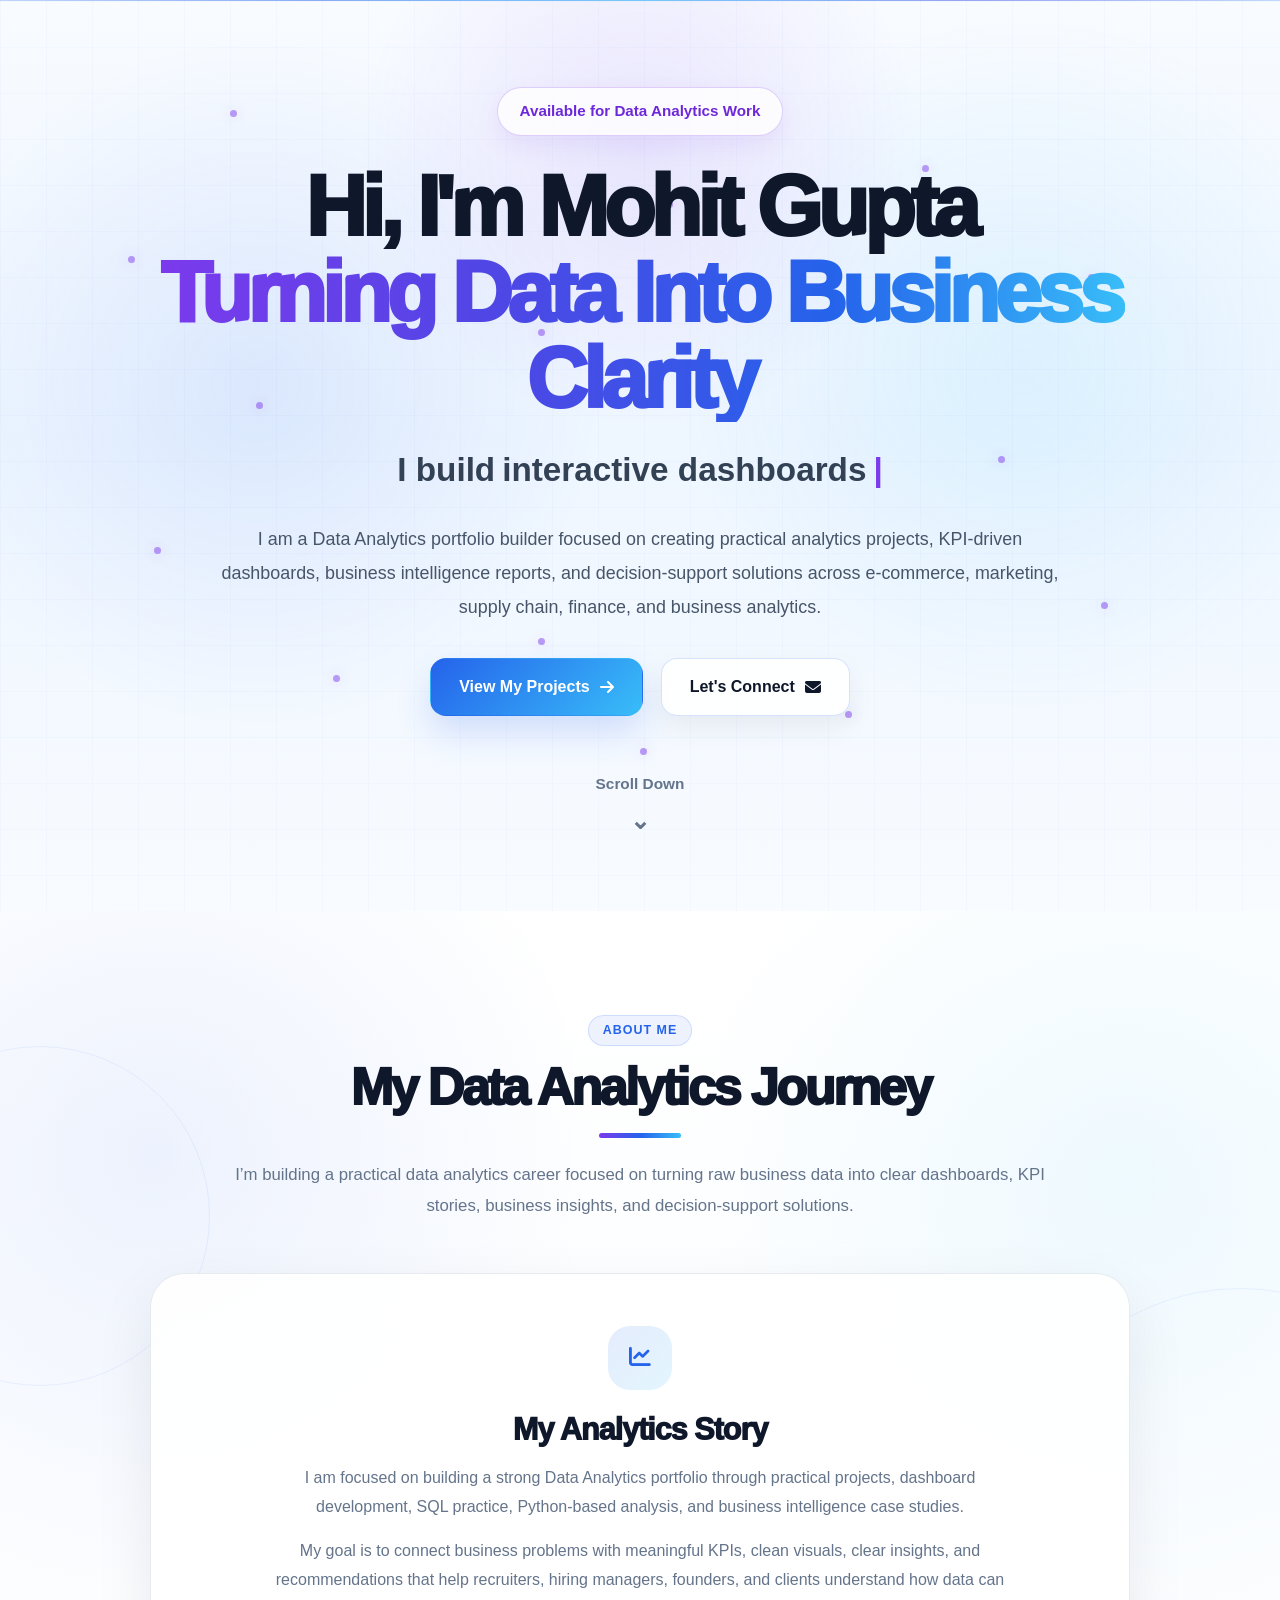
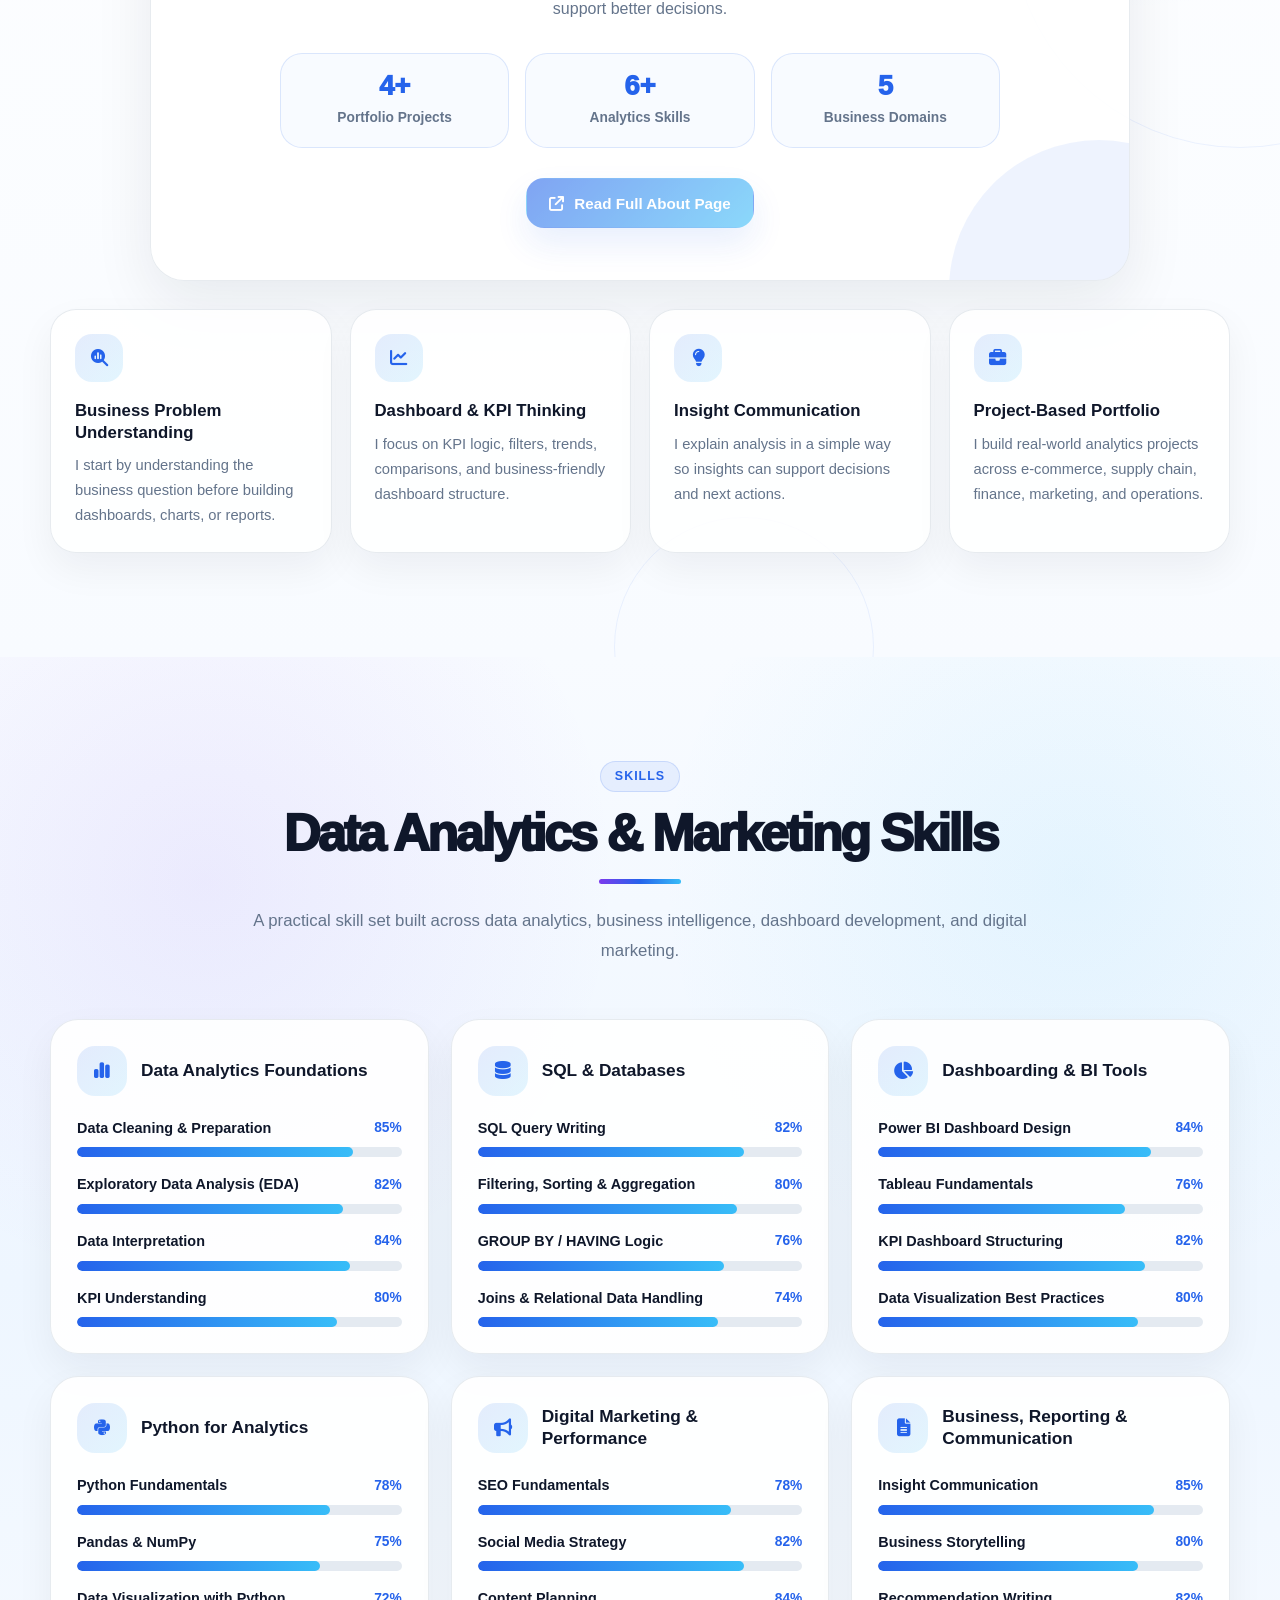
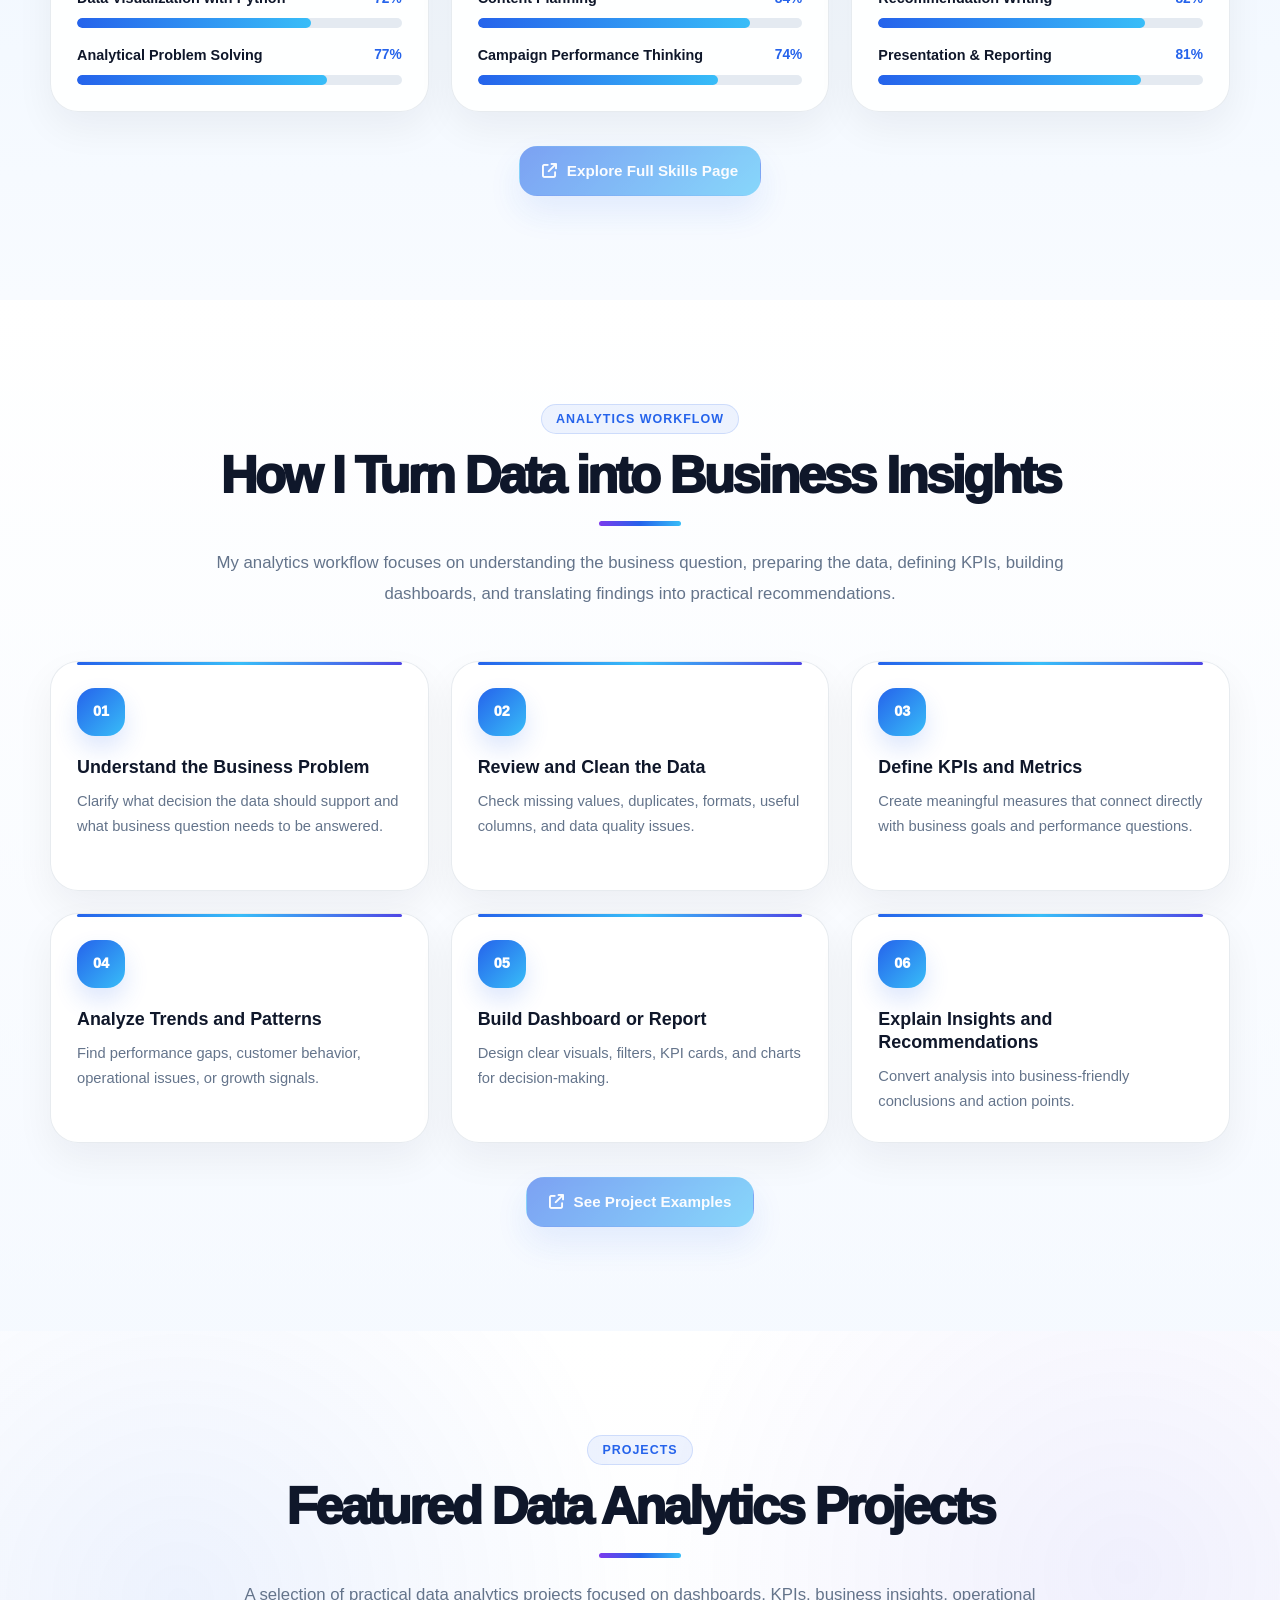
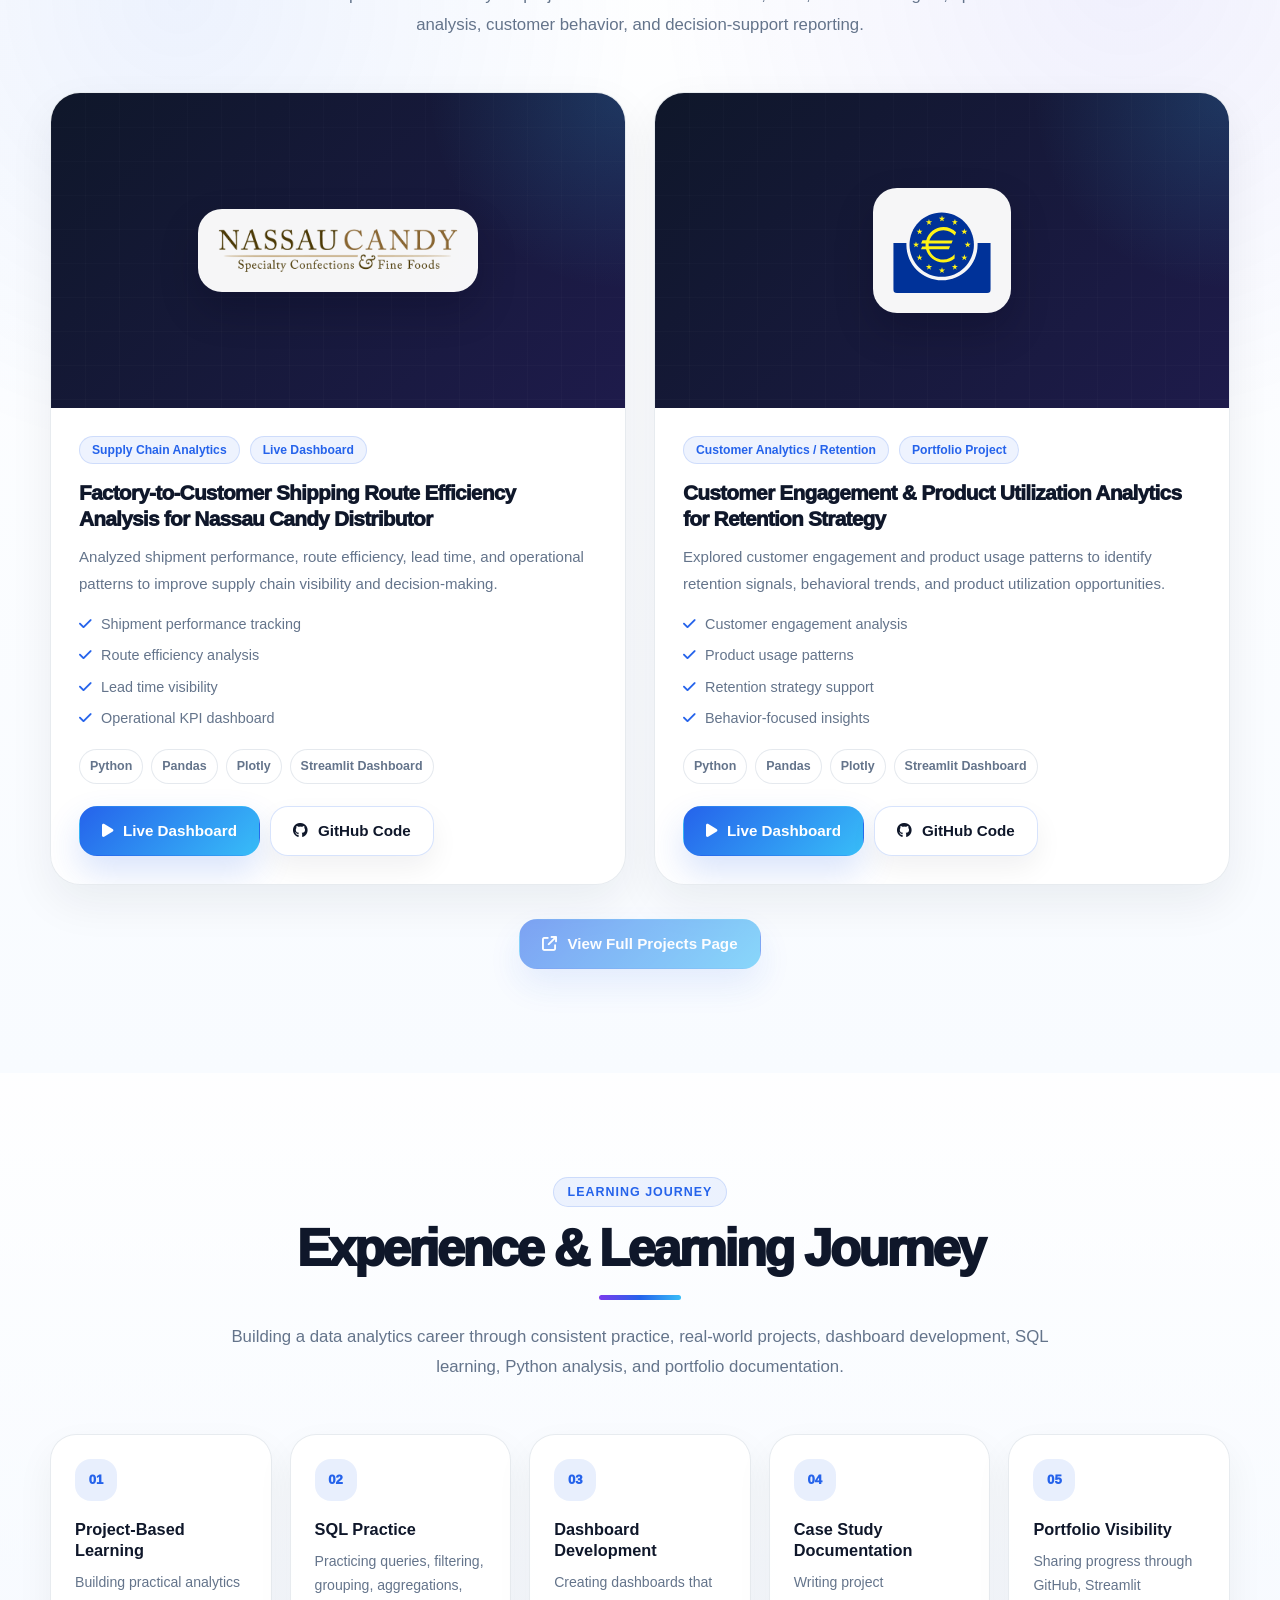
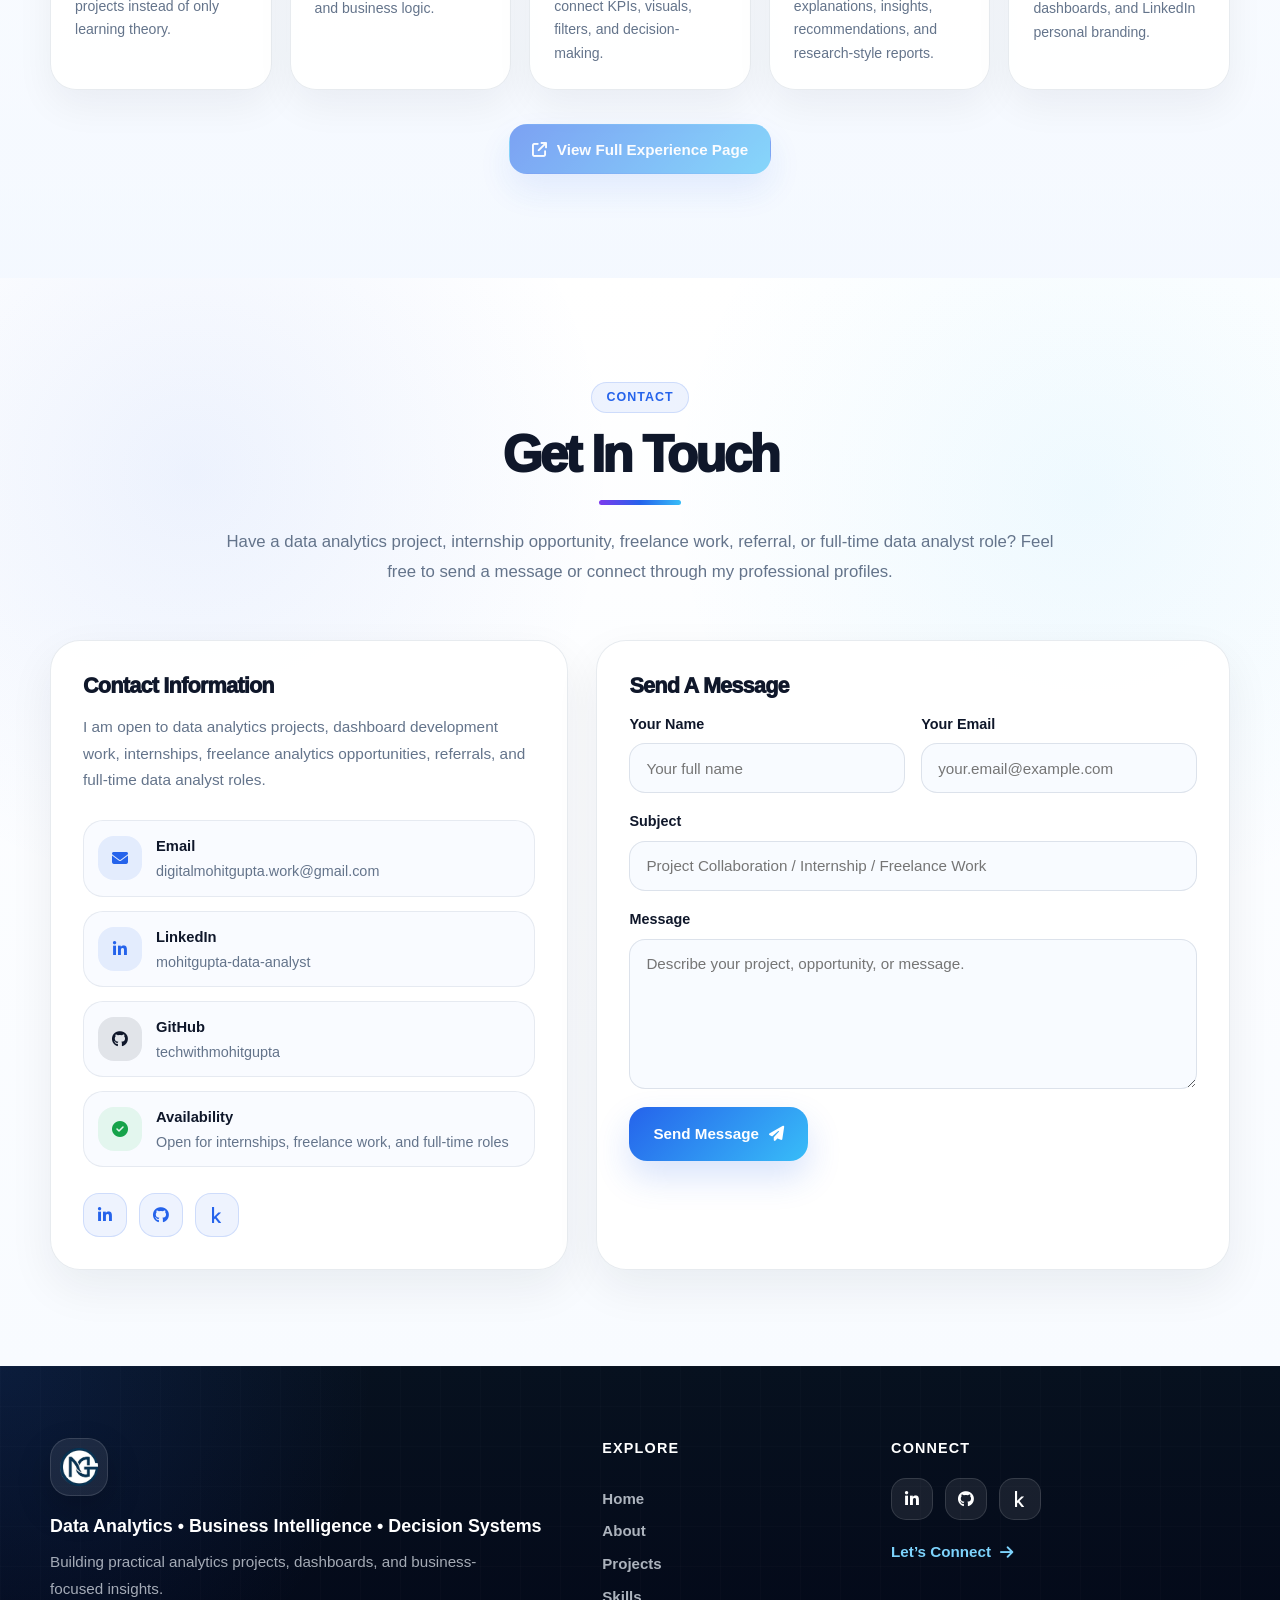
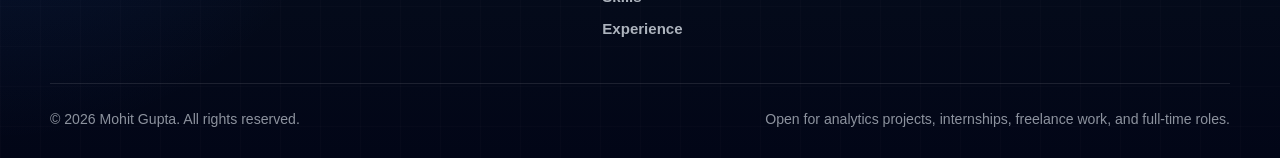
==== commit 536ed161: "Updated homepage index.html" ====
--- a/index.html
+++ b/index.html
@@ -173,11 +173,11 @@
 
                 <nav class="footer-nav" aria-label="Footer Navigation">
                     <h4>Explore</h4>
-                    <a href="/">Home</a>
-                    <a href="/about/">About</a>
-                    <a href="/projects/">Projects</a>
-                    <a href="/skills/">Skills</a>
-                    <a href="/experience/">Experience</a>
+                    <a href="">Home</a>
+                    <a href="">About</a>
+                    <a href="">Projects</a>
+                    <a href="">Skills</a>
+                    <a href="">Experience</a>
                 </nav>
 
                 <div class="footer-connect">
@@ -212,7 +212,7 @@
                         </a>
                     </div>
 
-                    <a href="/contact/" class="footer-cta-link">
+                    <a href="" class="footer-cta-link">
                         Let’s Connect <i class="fa-solid fa-arrow-right" aria-hidden="true"></i>
                     </a>
                 </div>
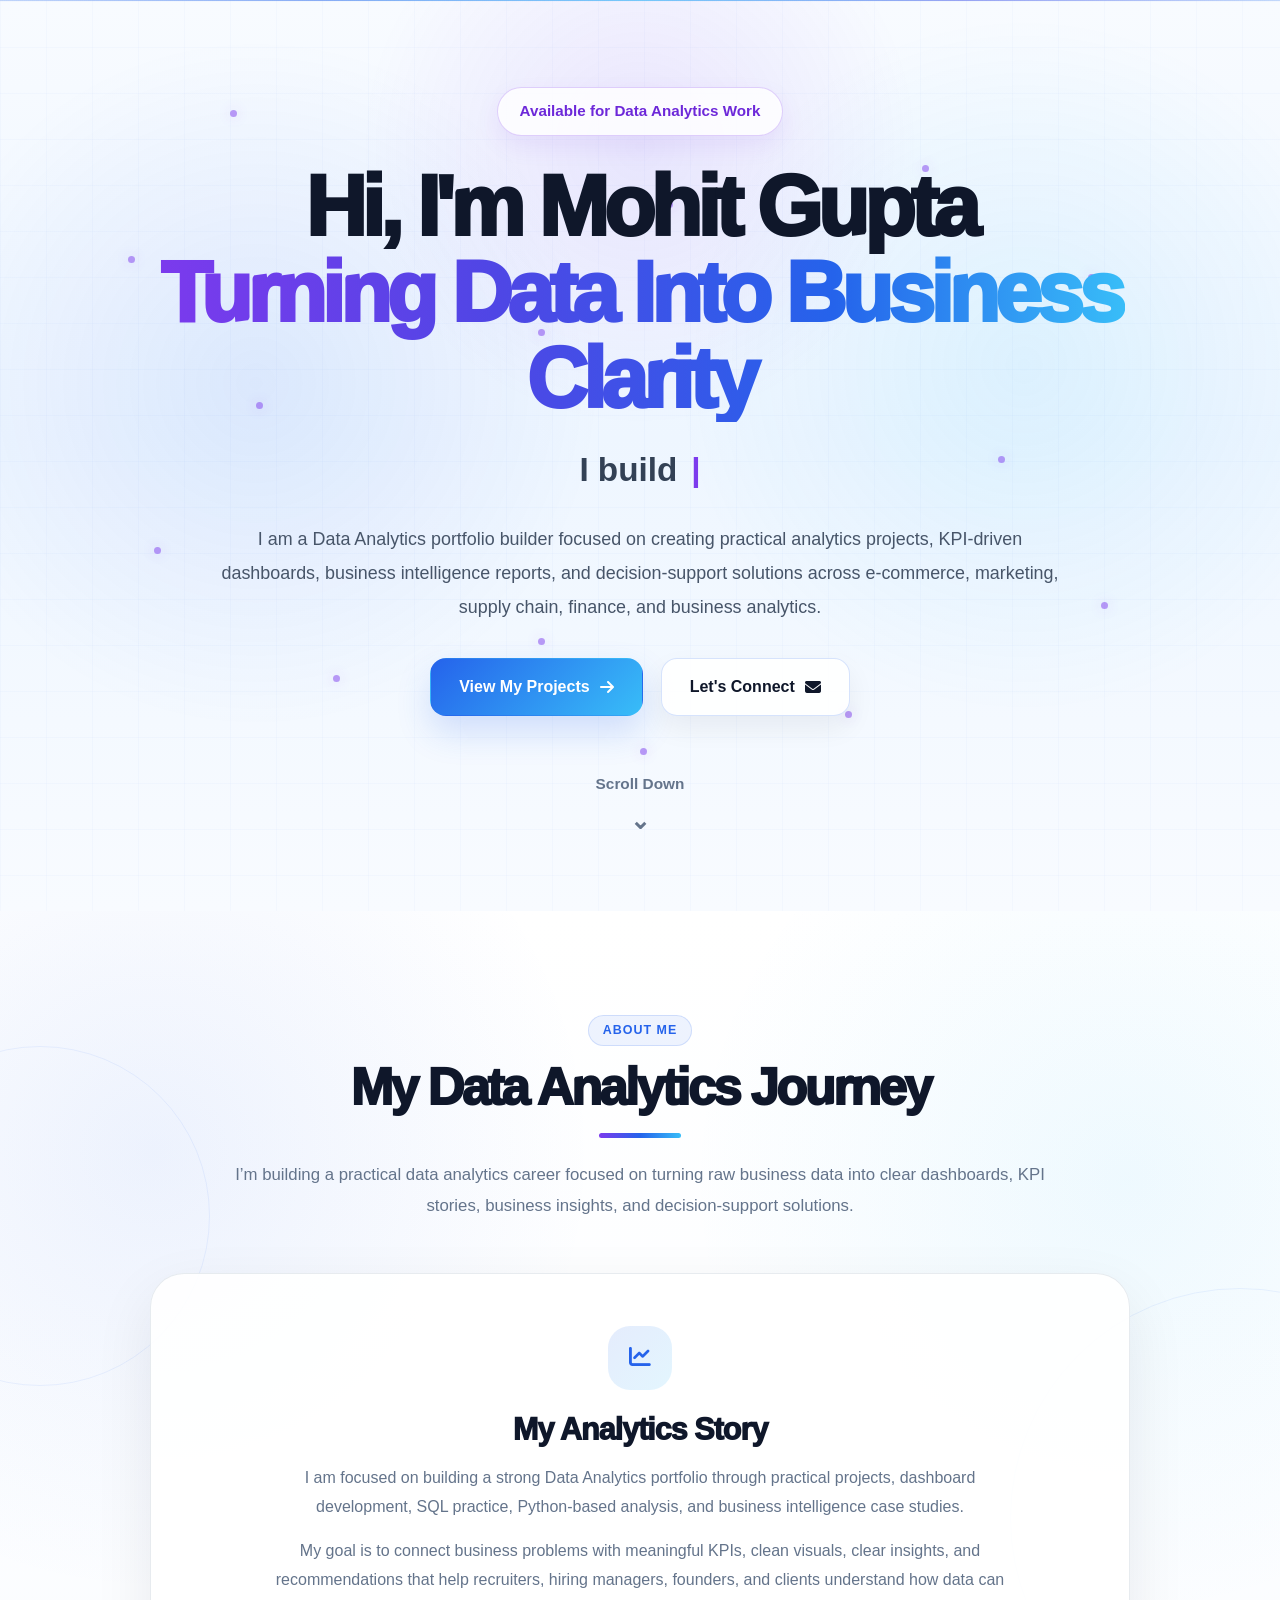
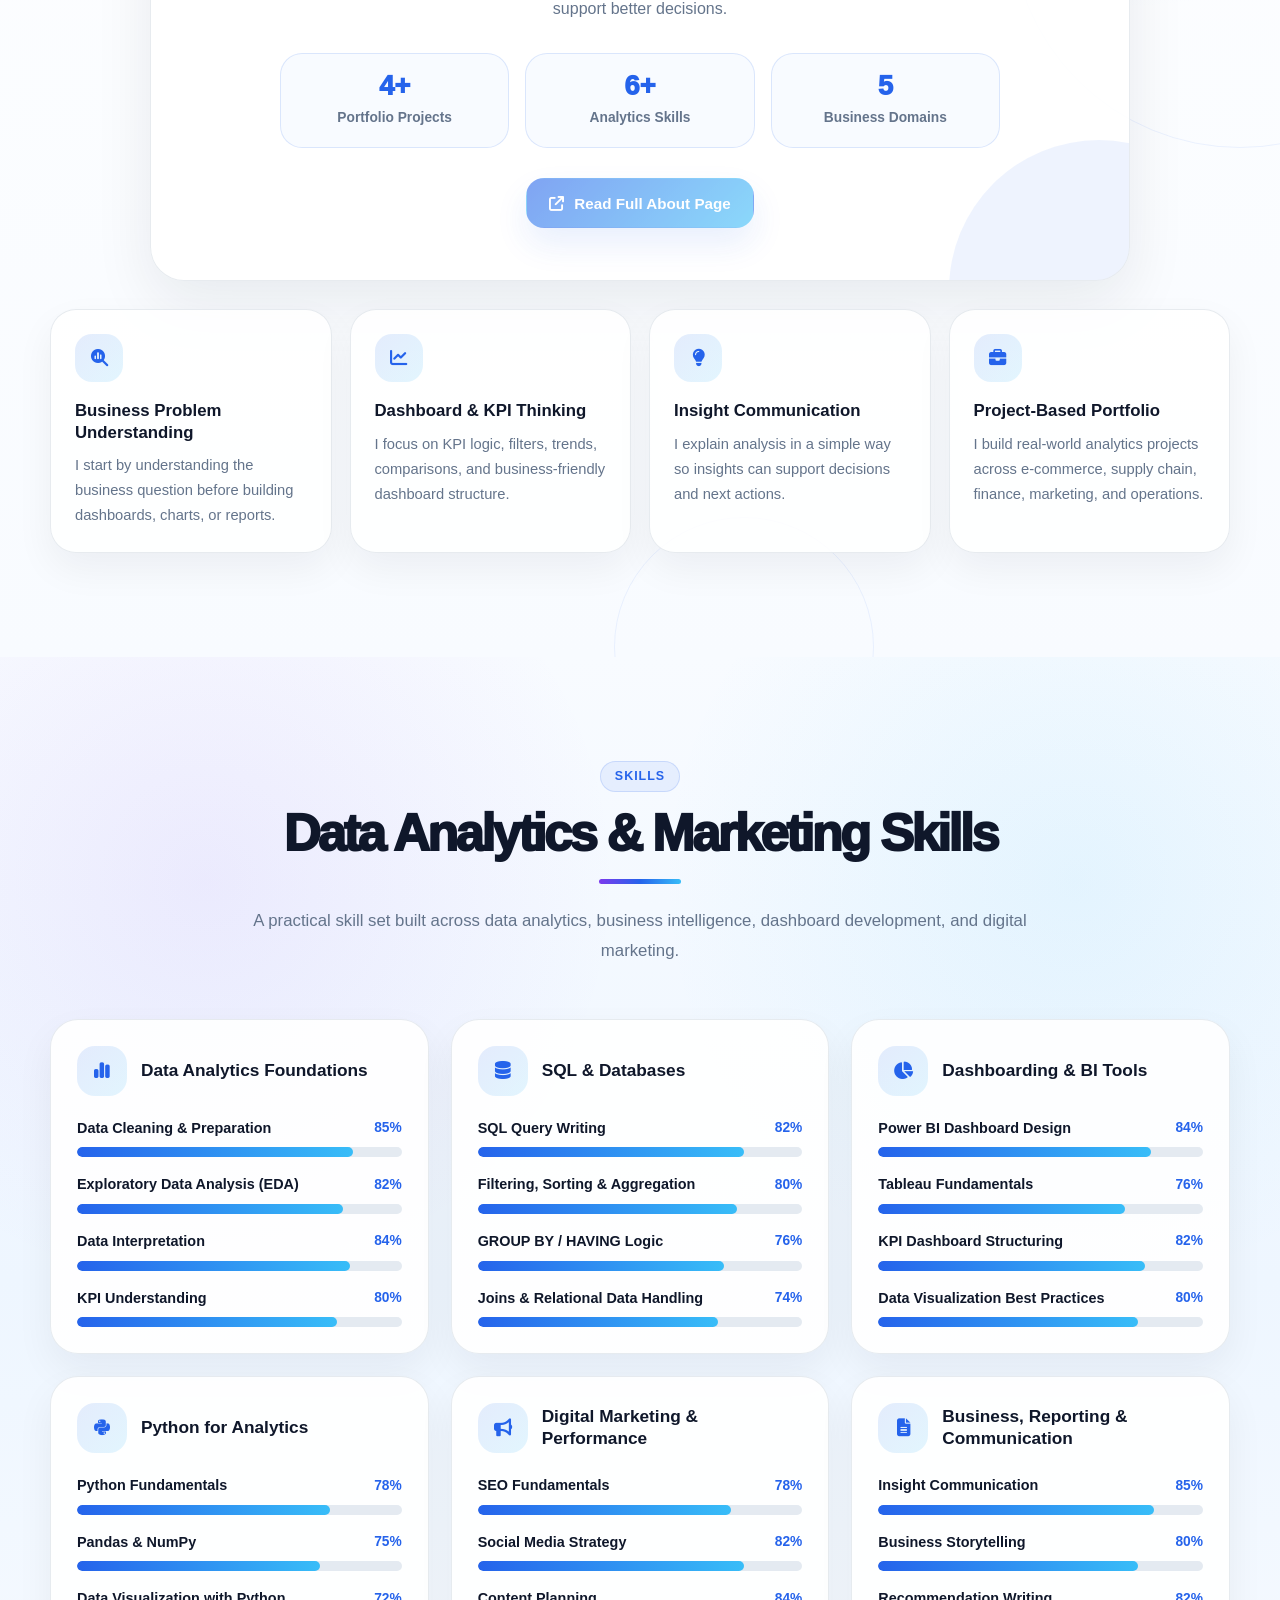
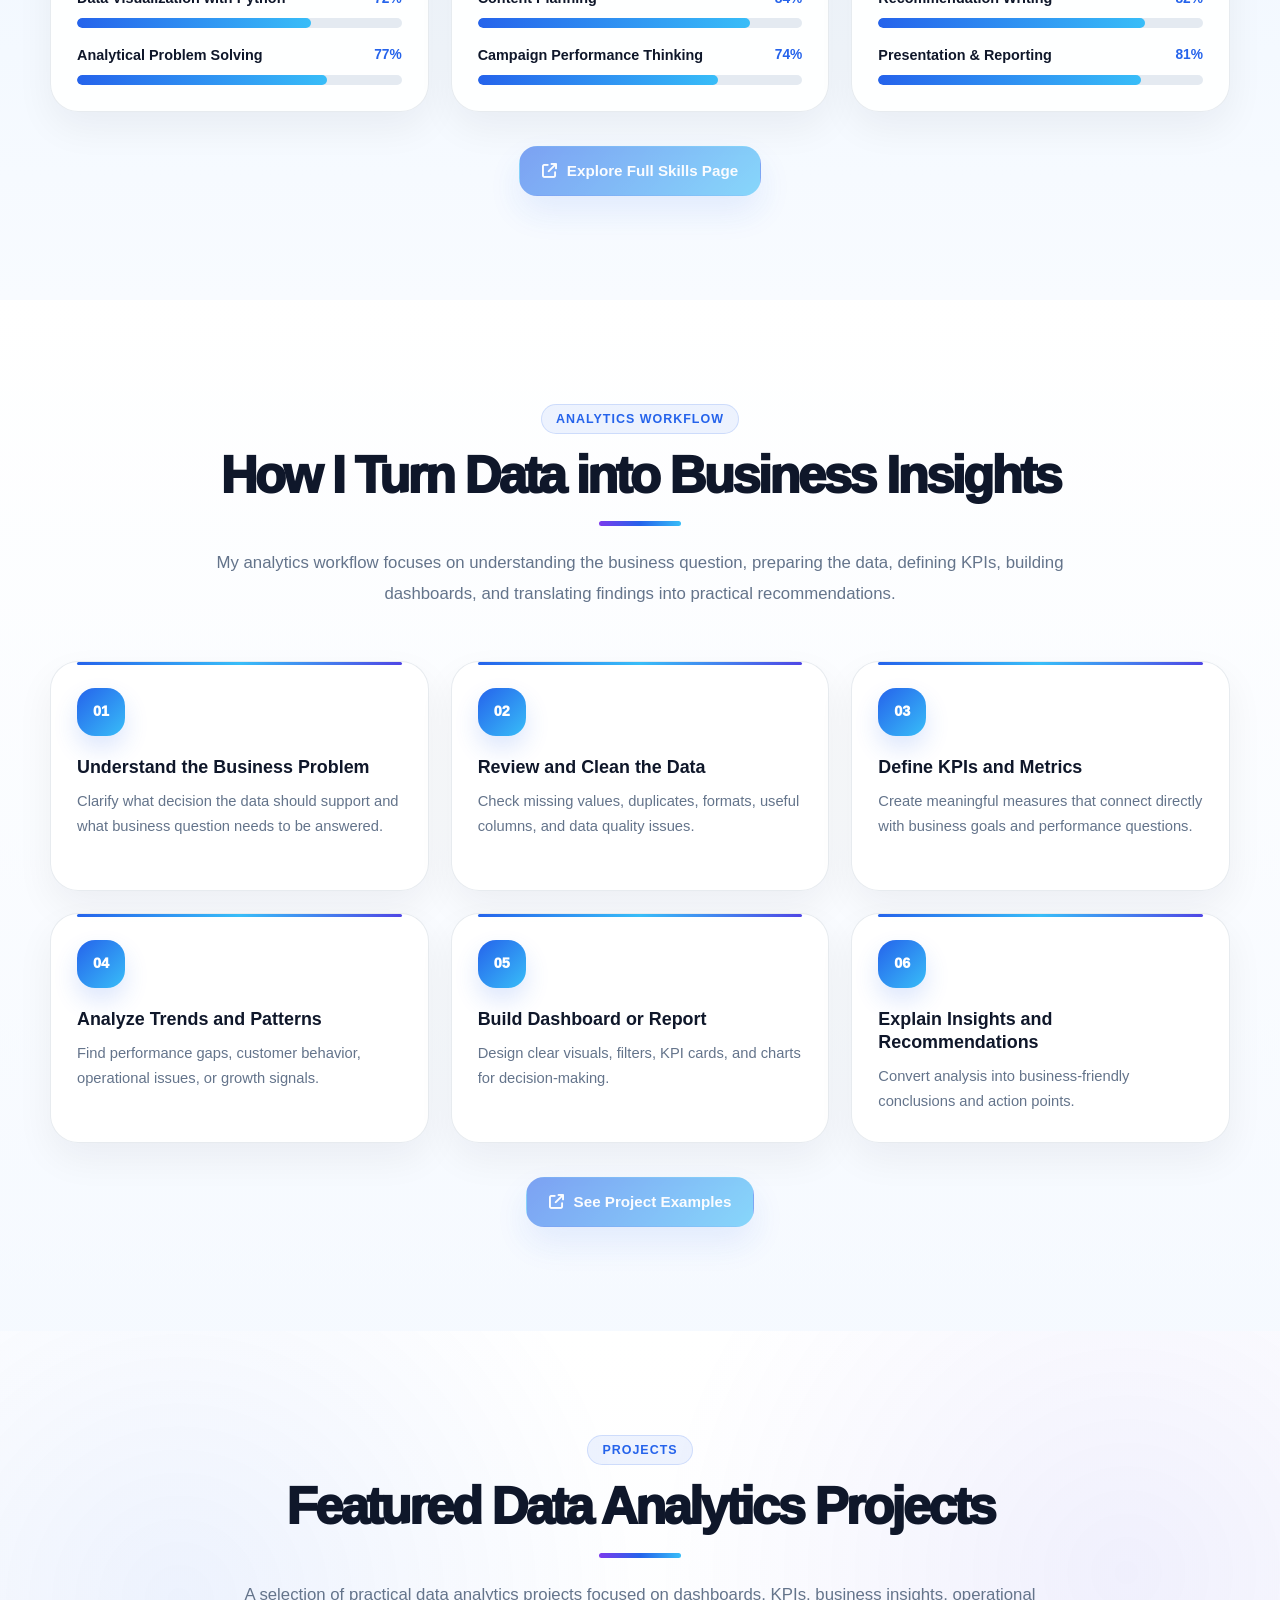
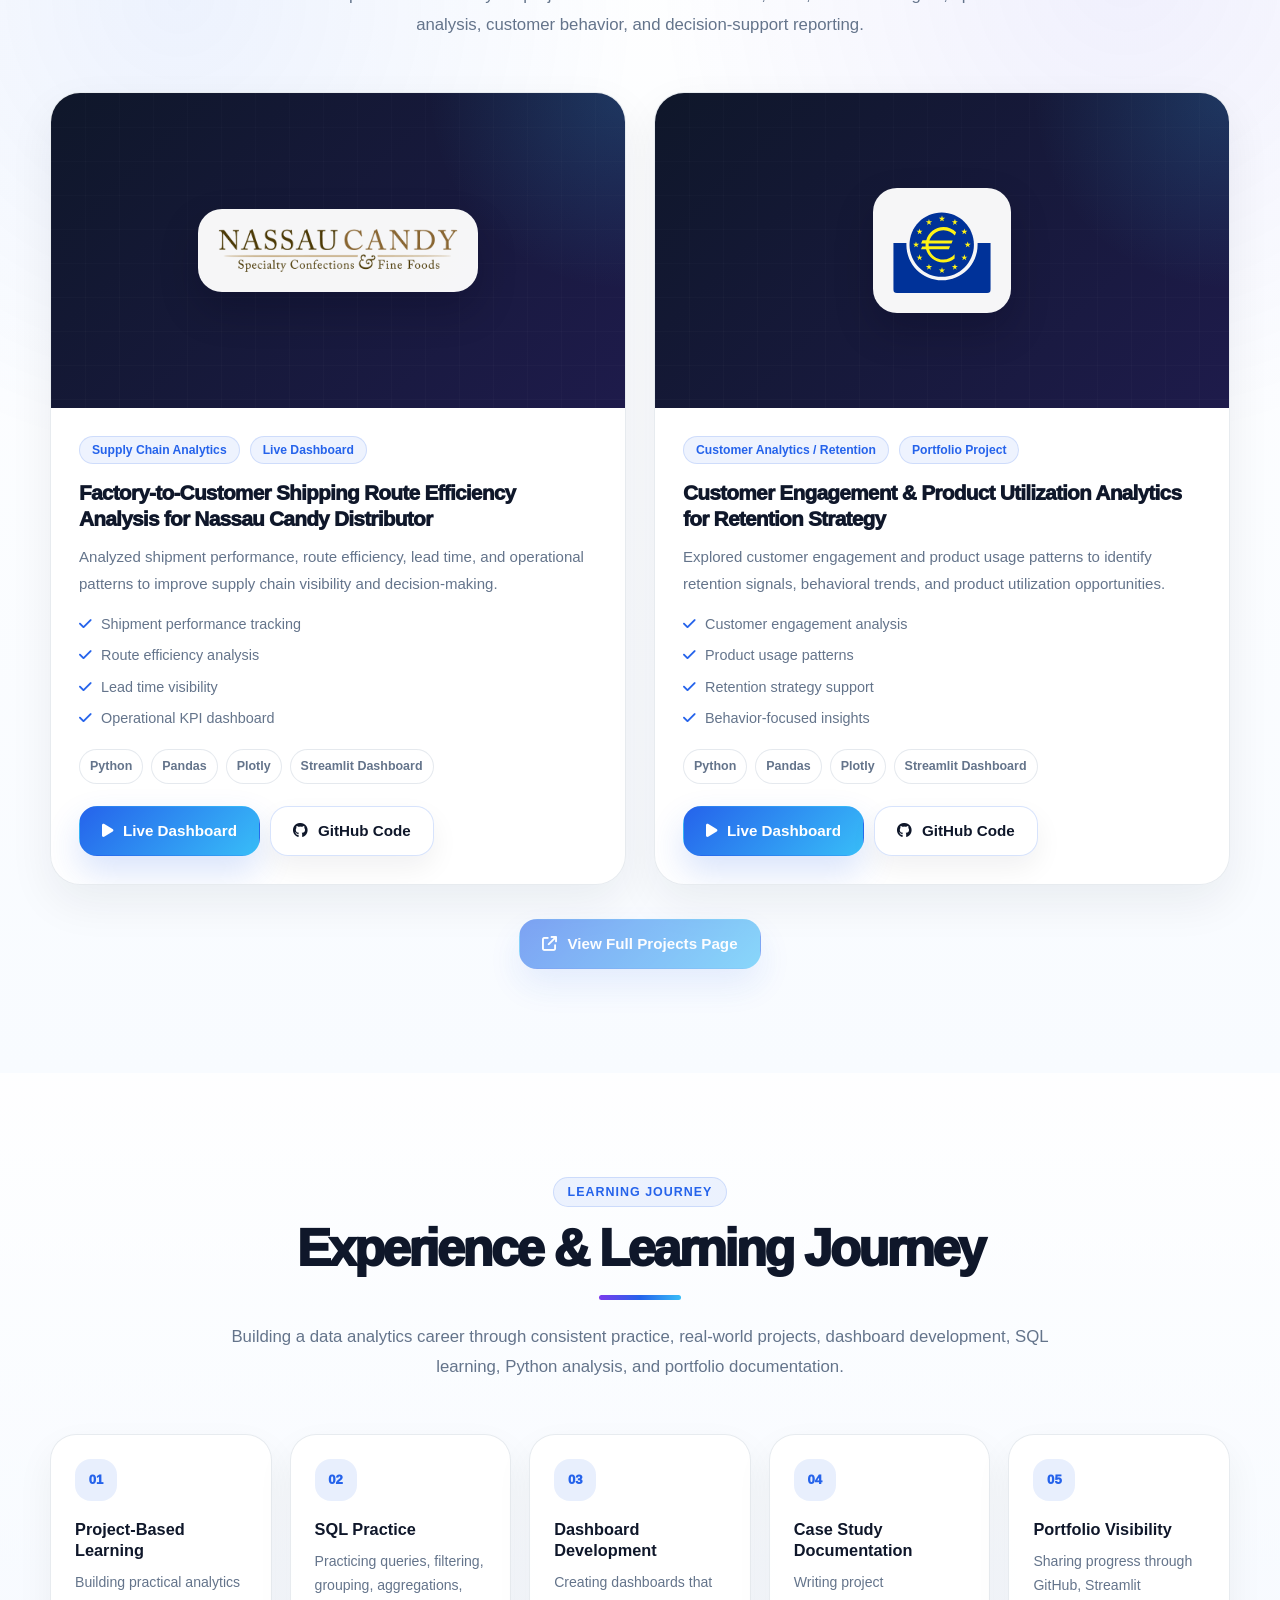
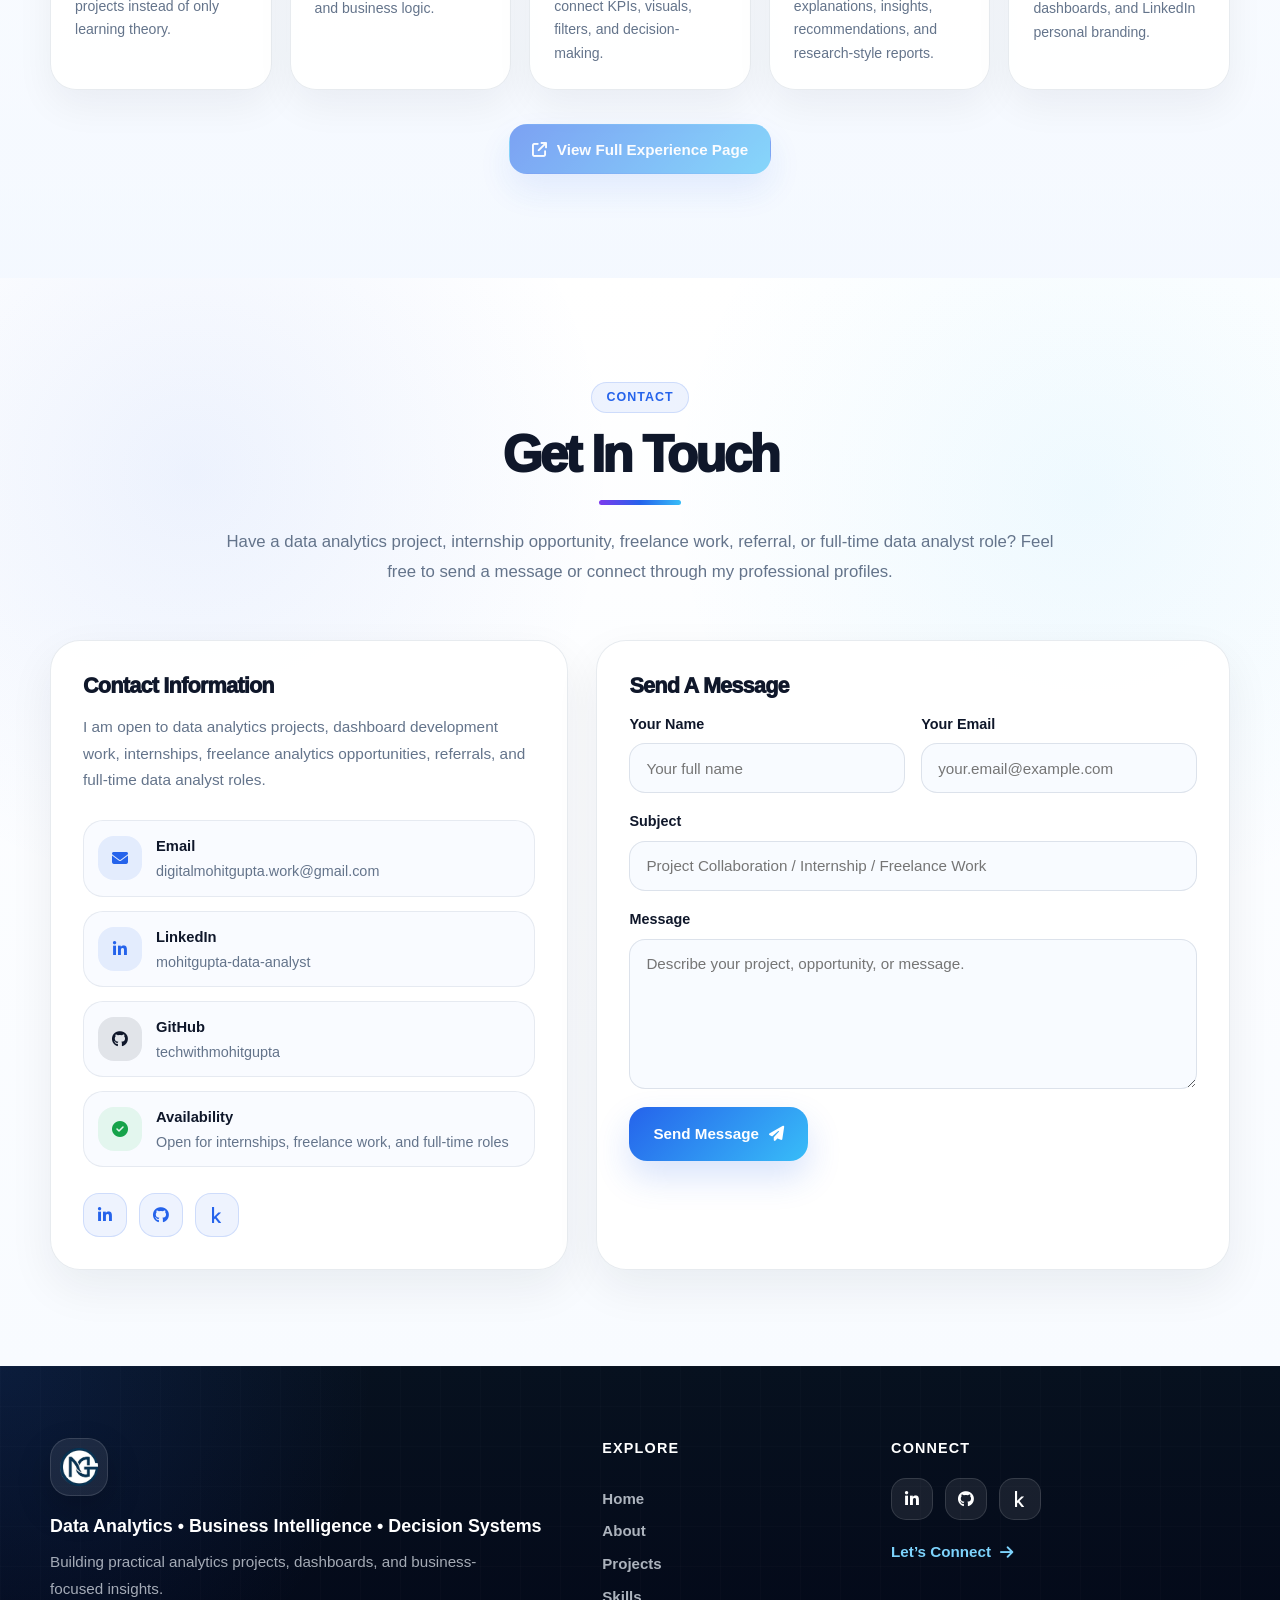
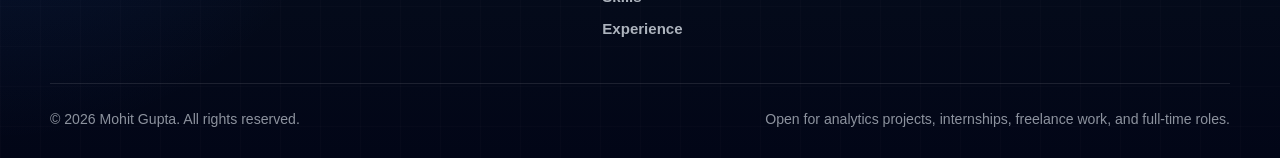
==== commit 687046c8: "Updated website" ====
--- a/index.html
+++ b/index.html
@@ -2,6 +2,8 @@
 <html lang="en-IN">
 <head>
     <meta charset="UTF-8">
+
+    <script src="/assets/js/maintenance-guard.js"></script>
 
     <!-- Responsive viewport -->
     <meta name="viewport" content="width=device-width, initial-scale=1.0">
